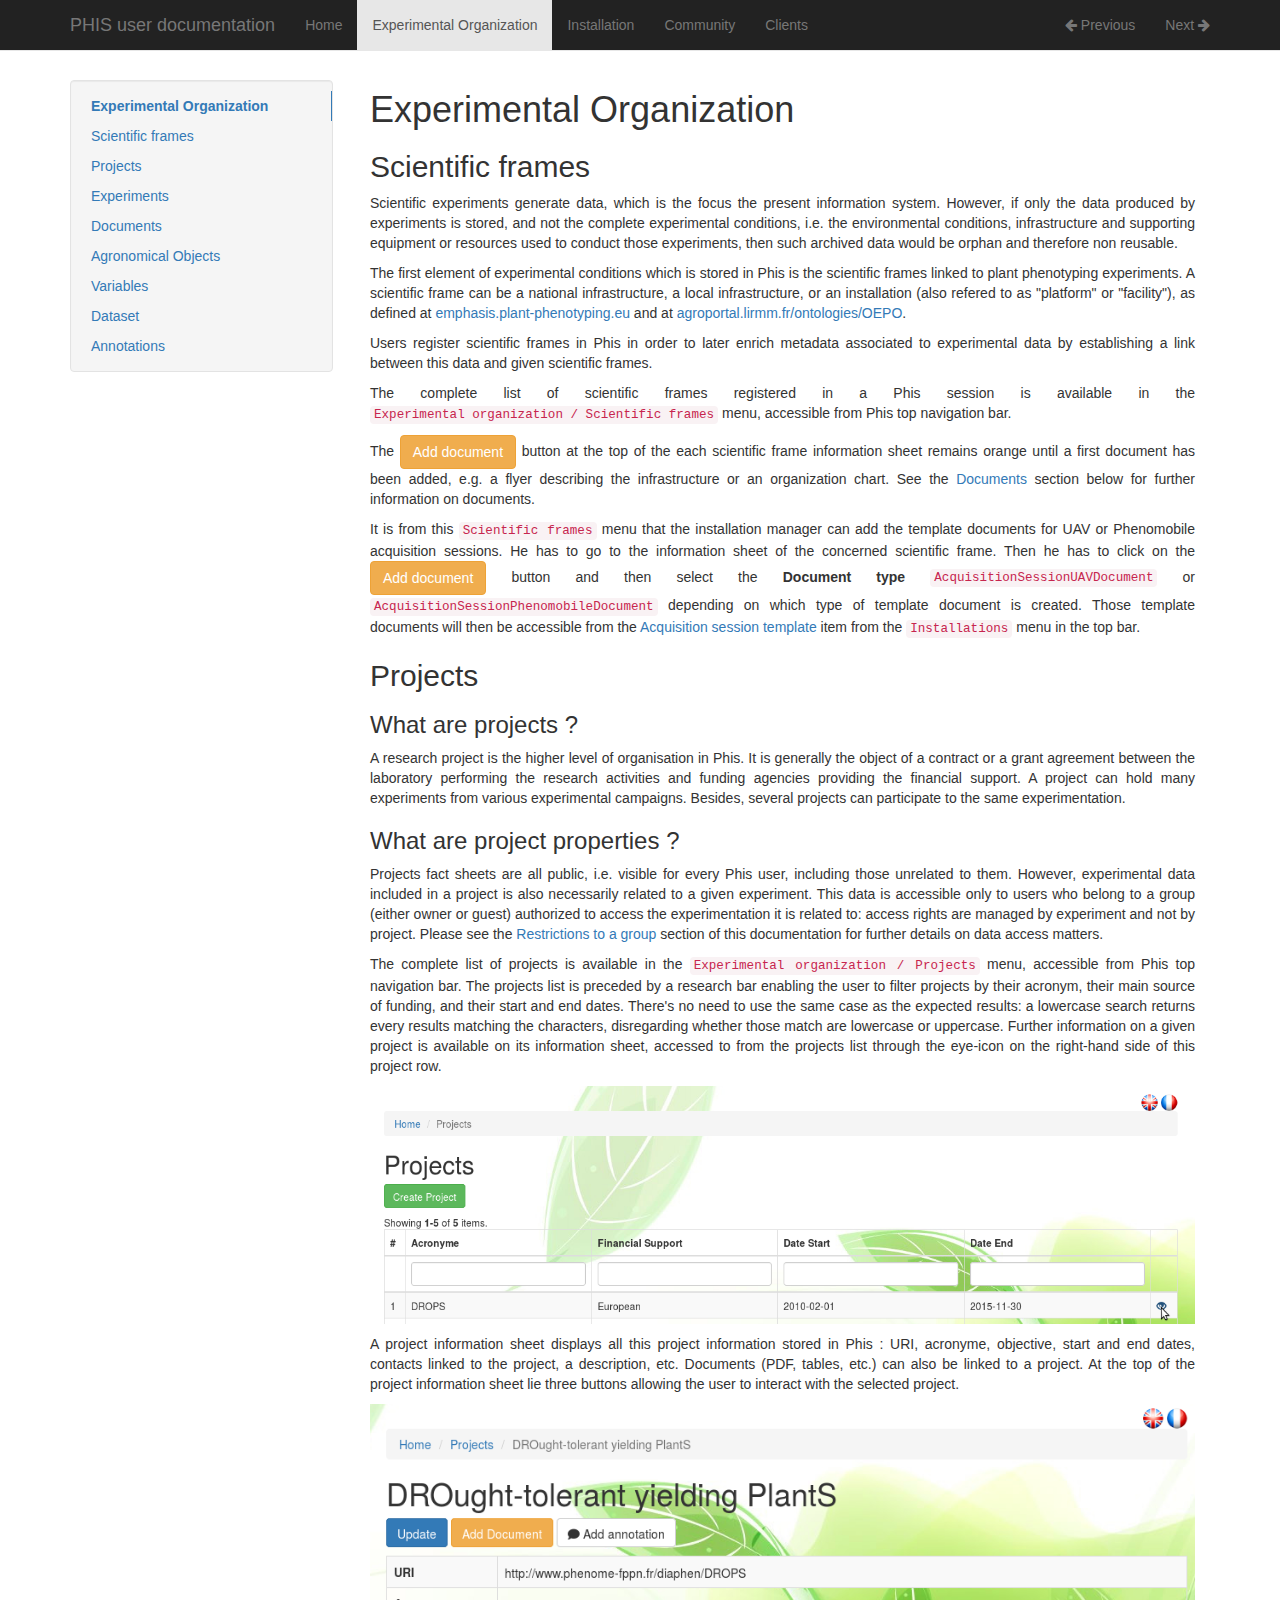
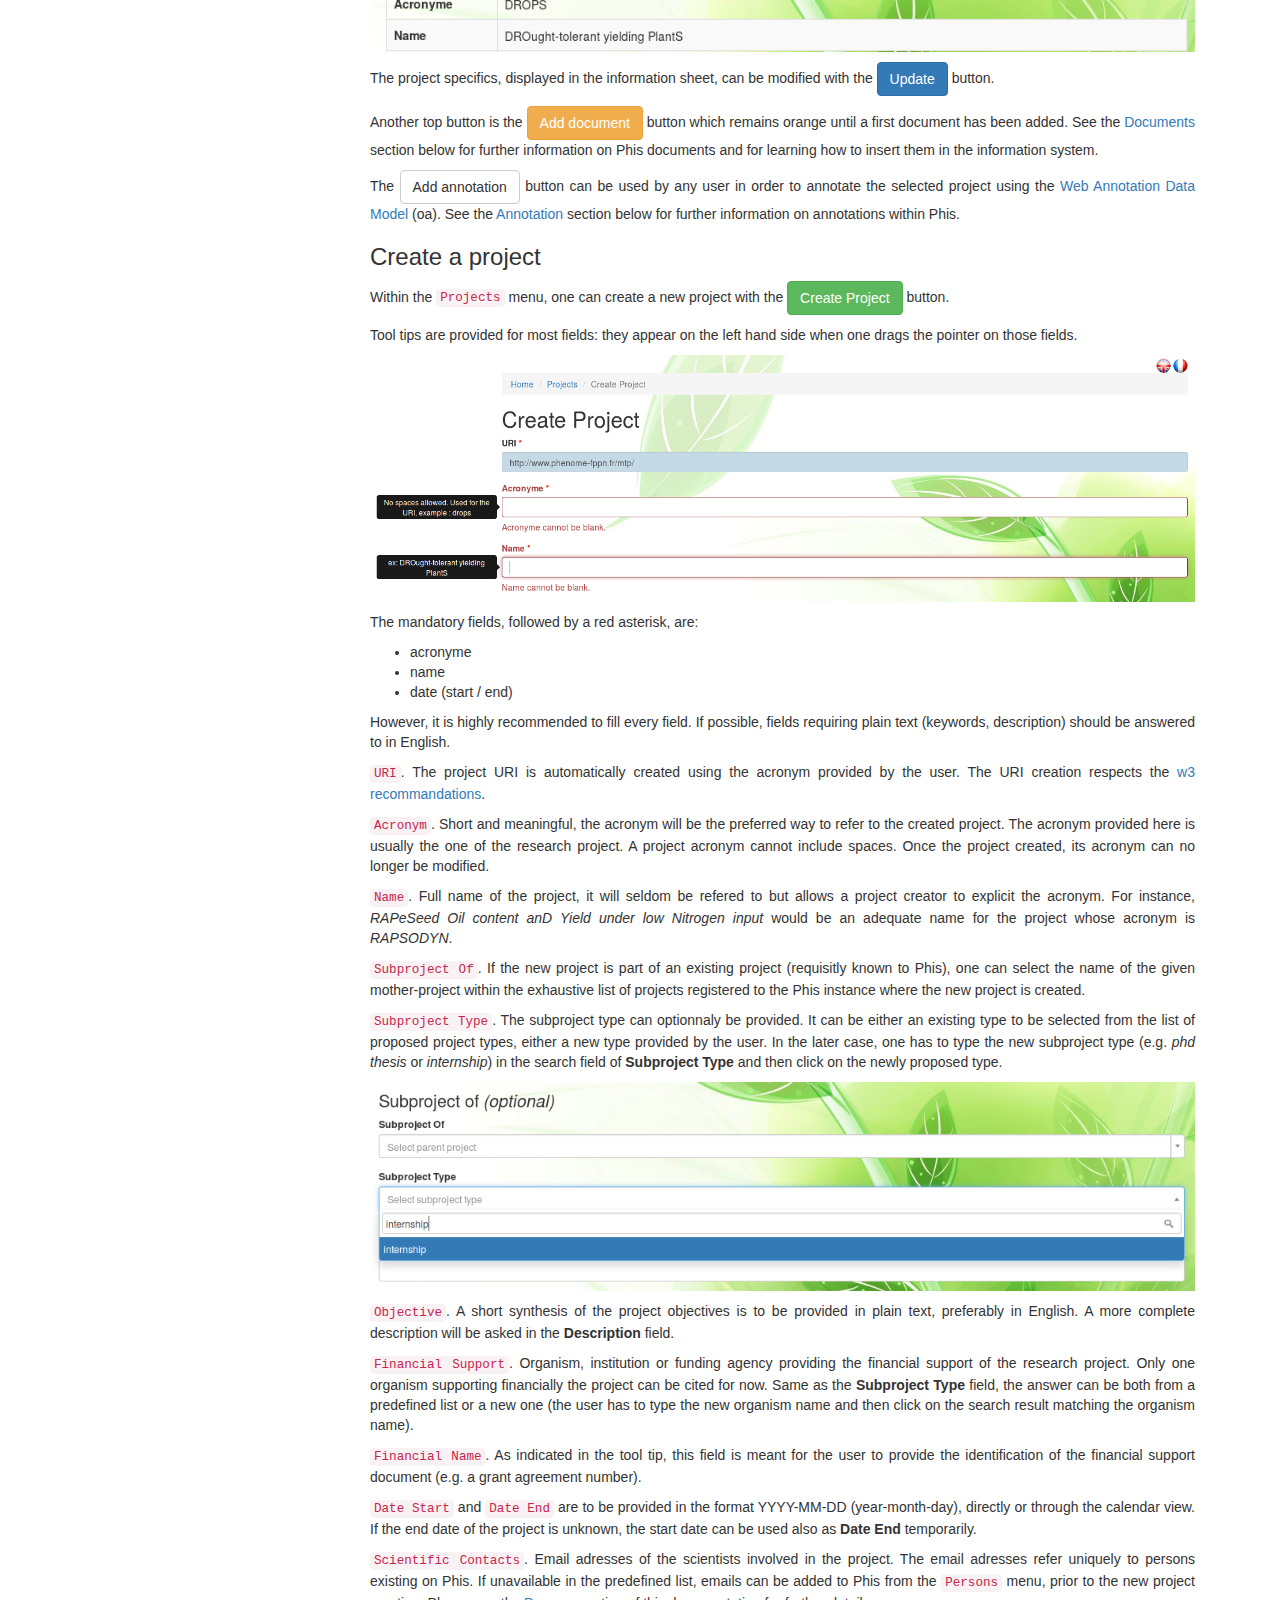
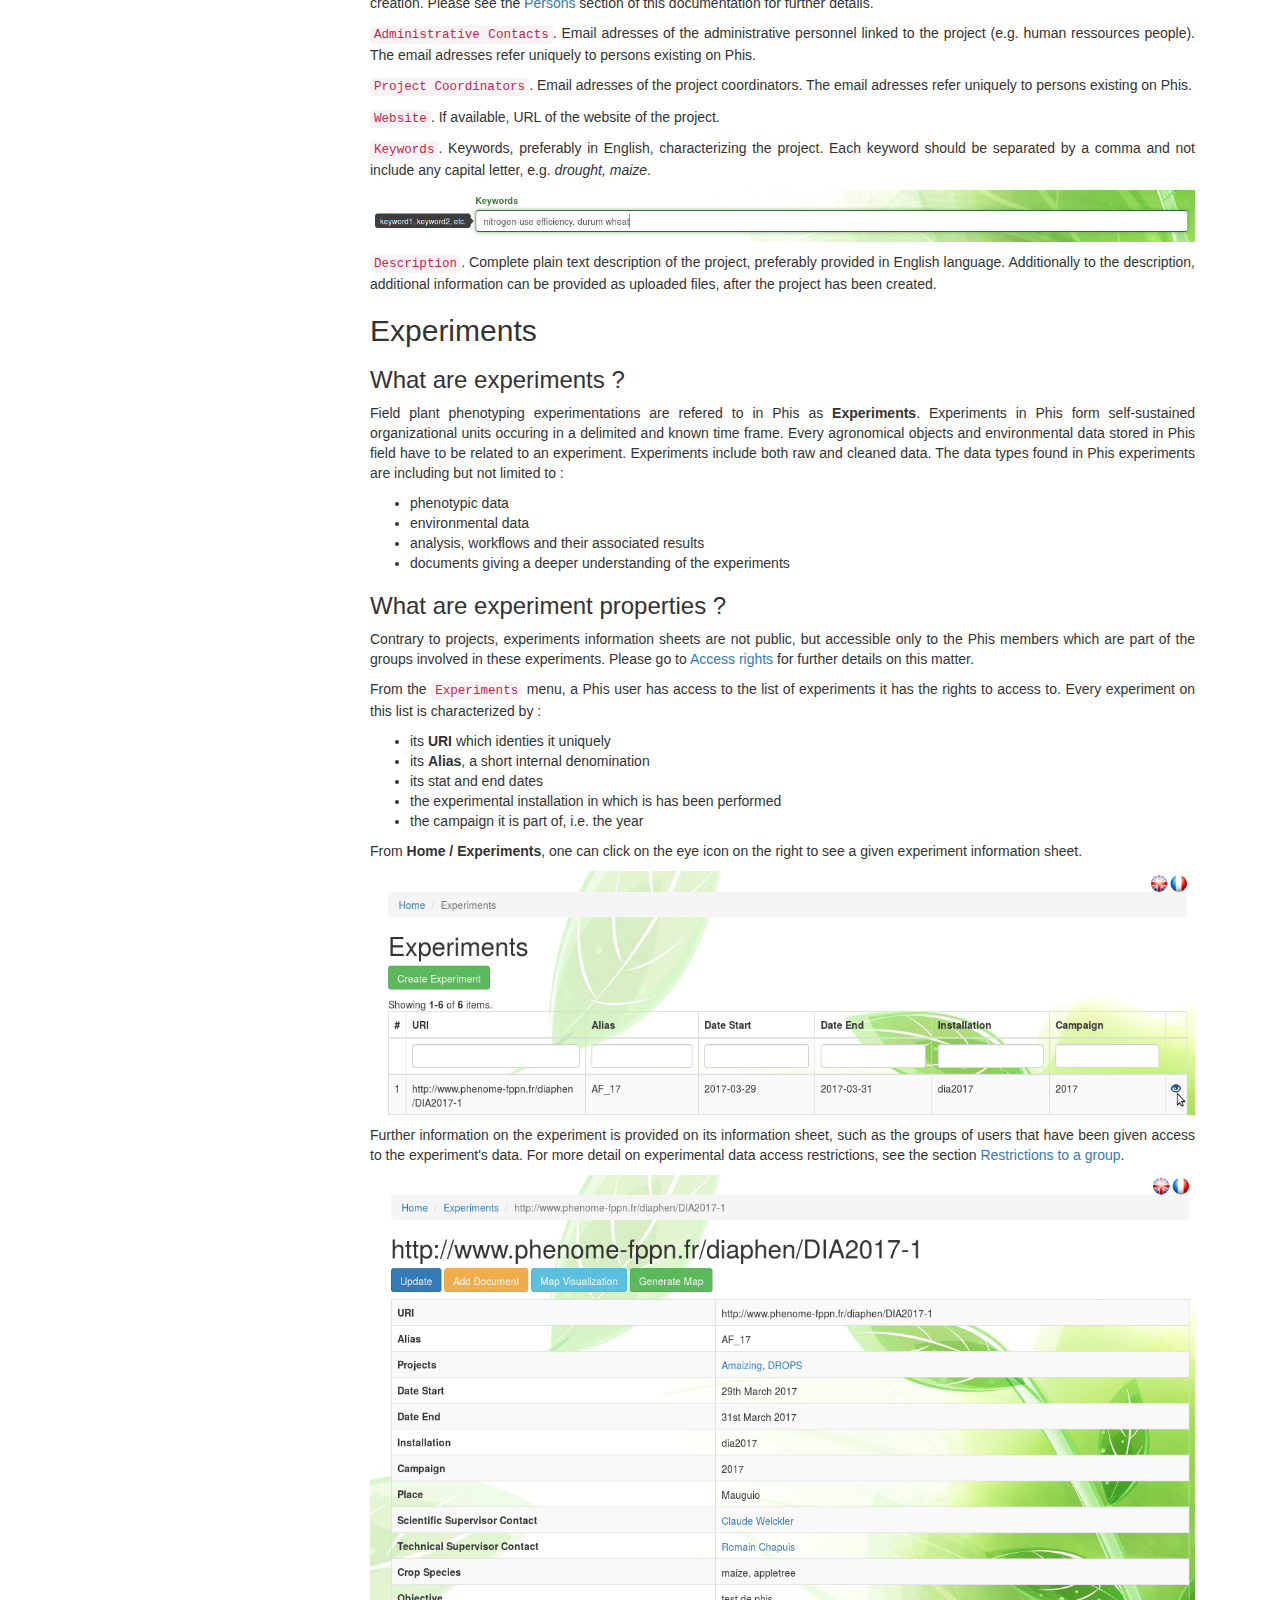
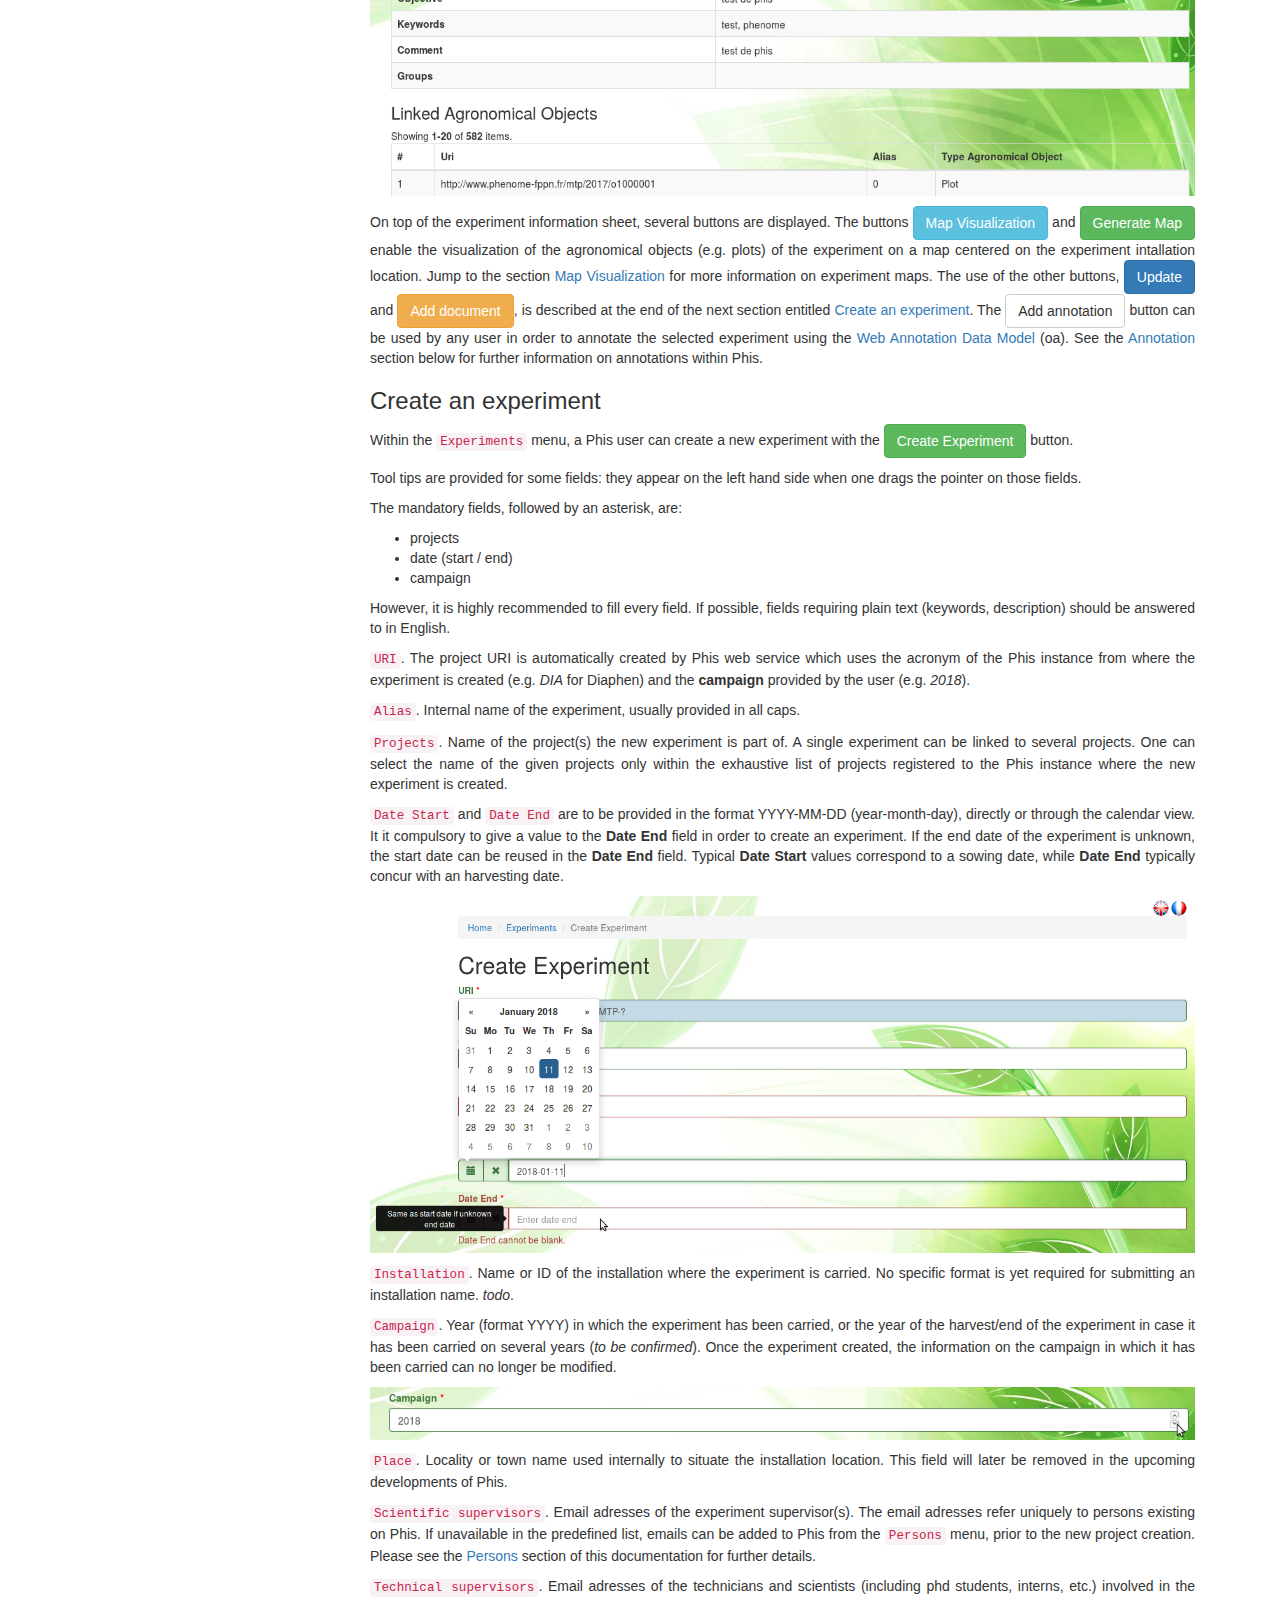
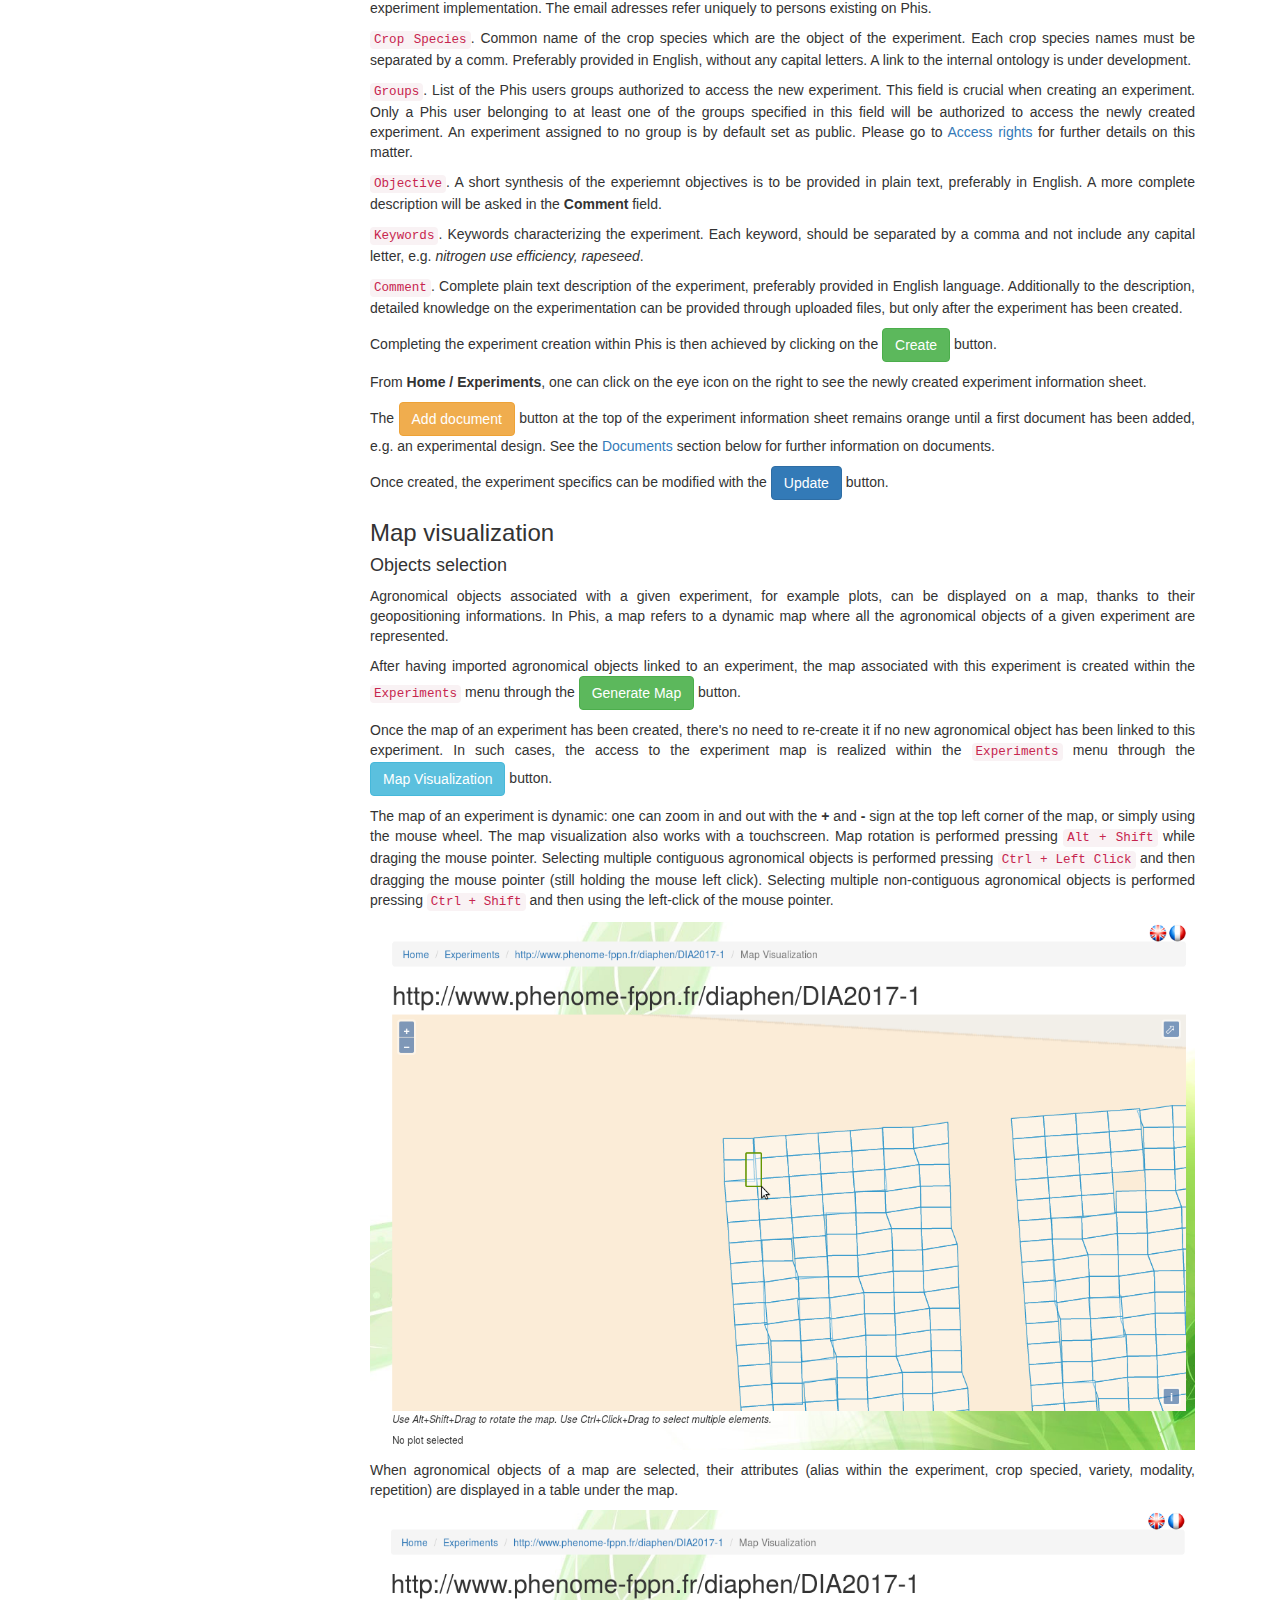
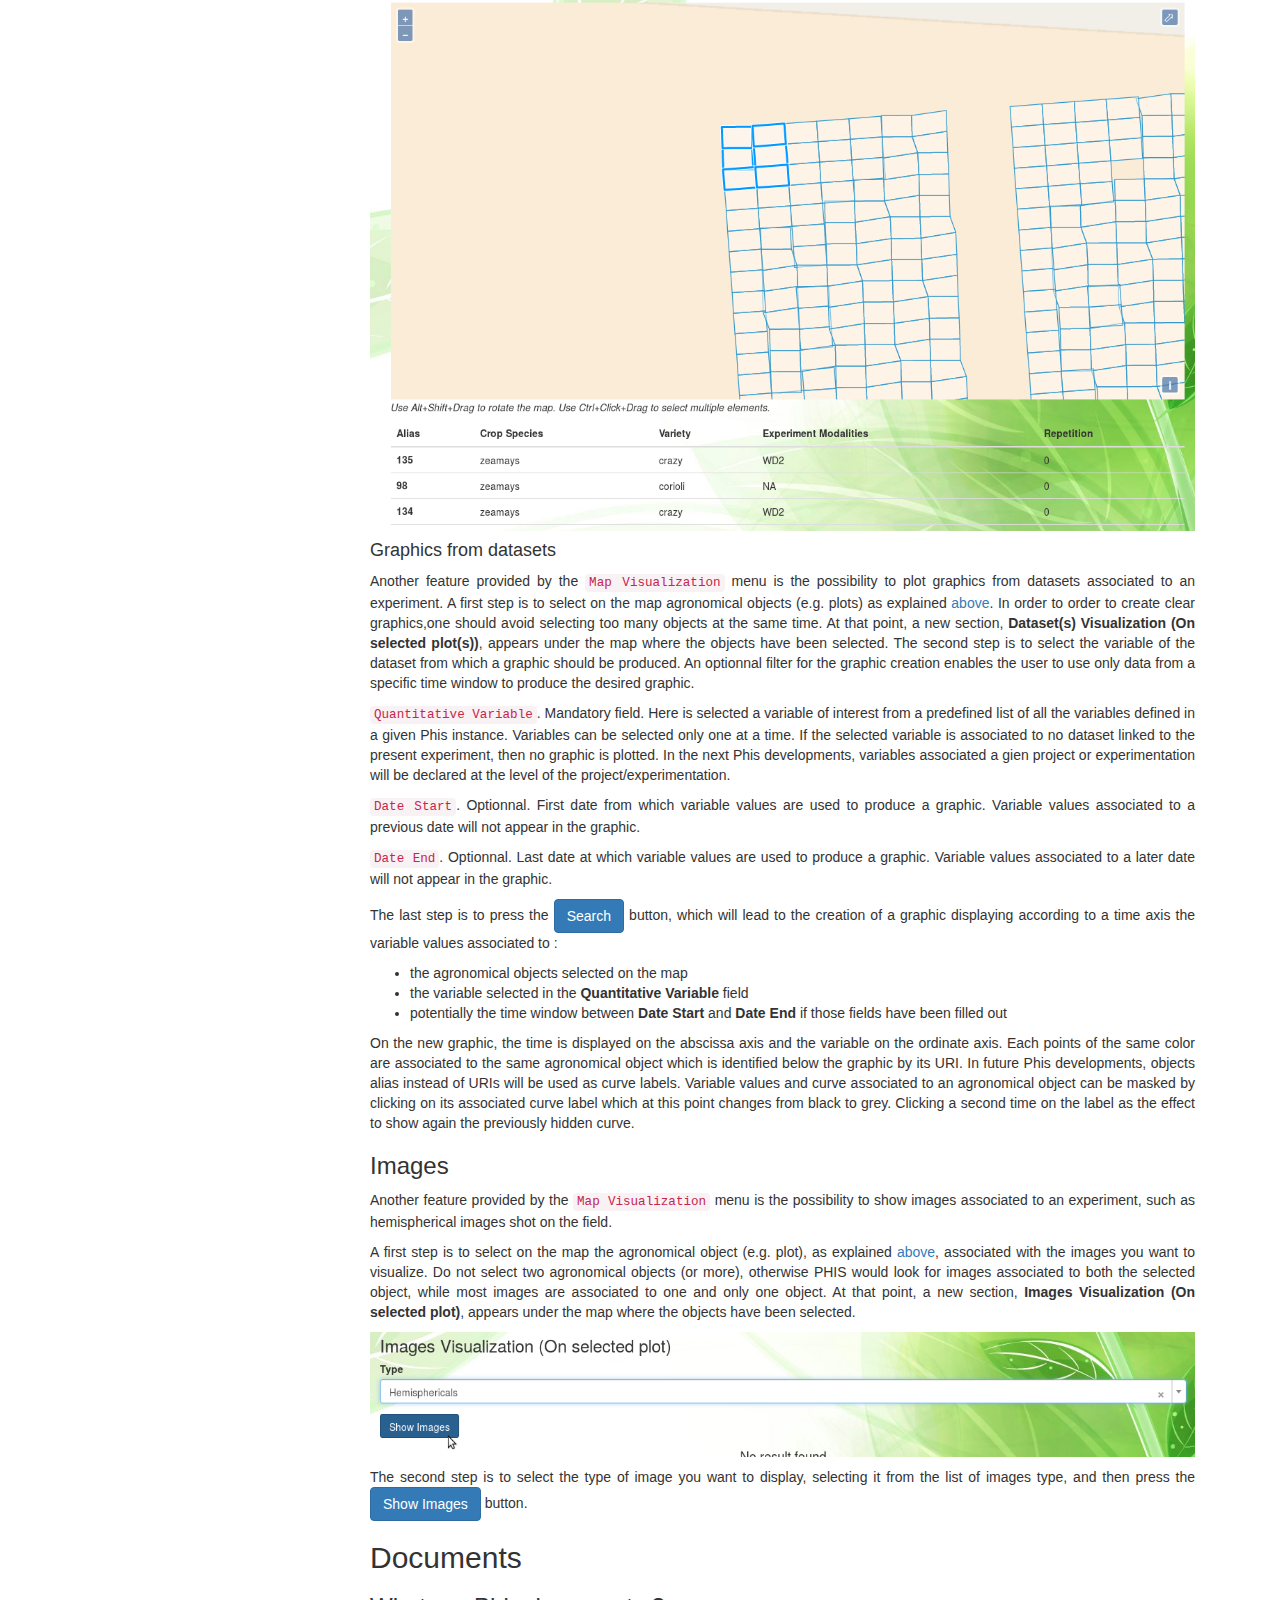
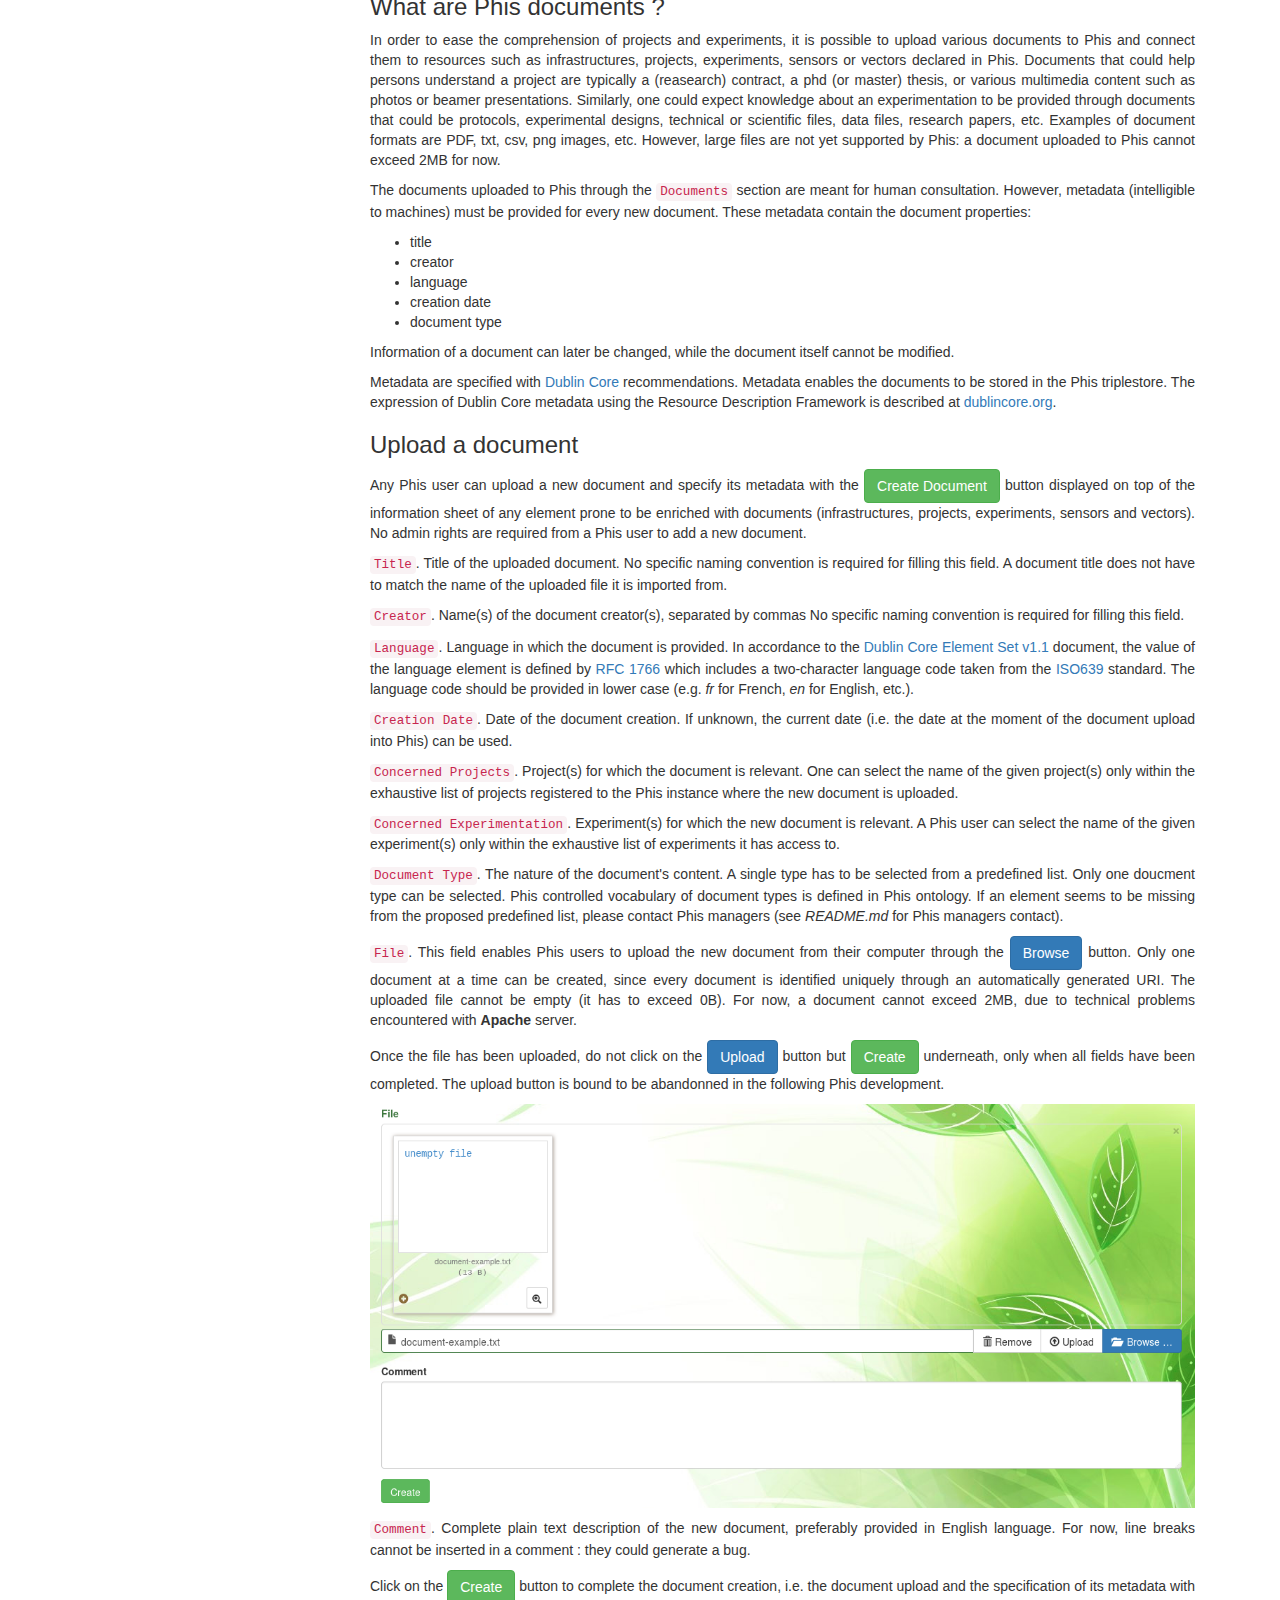
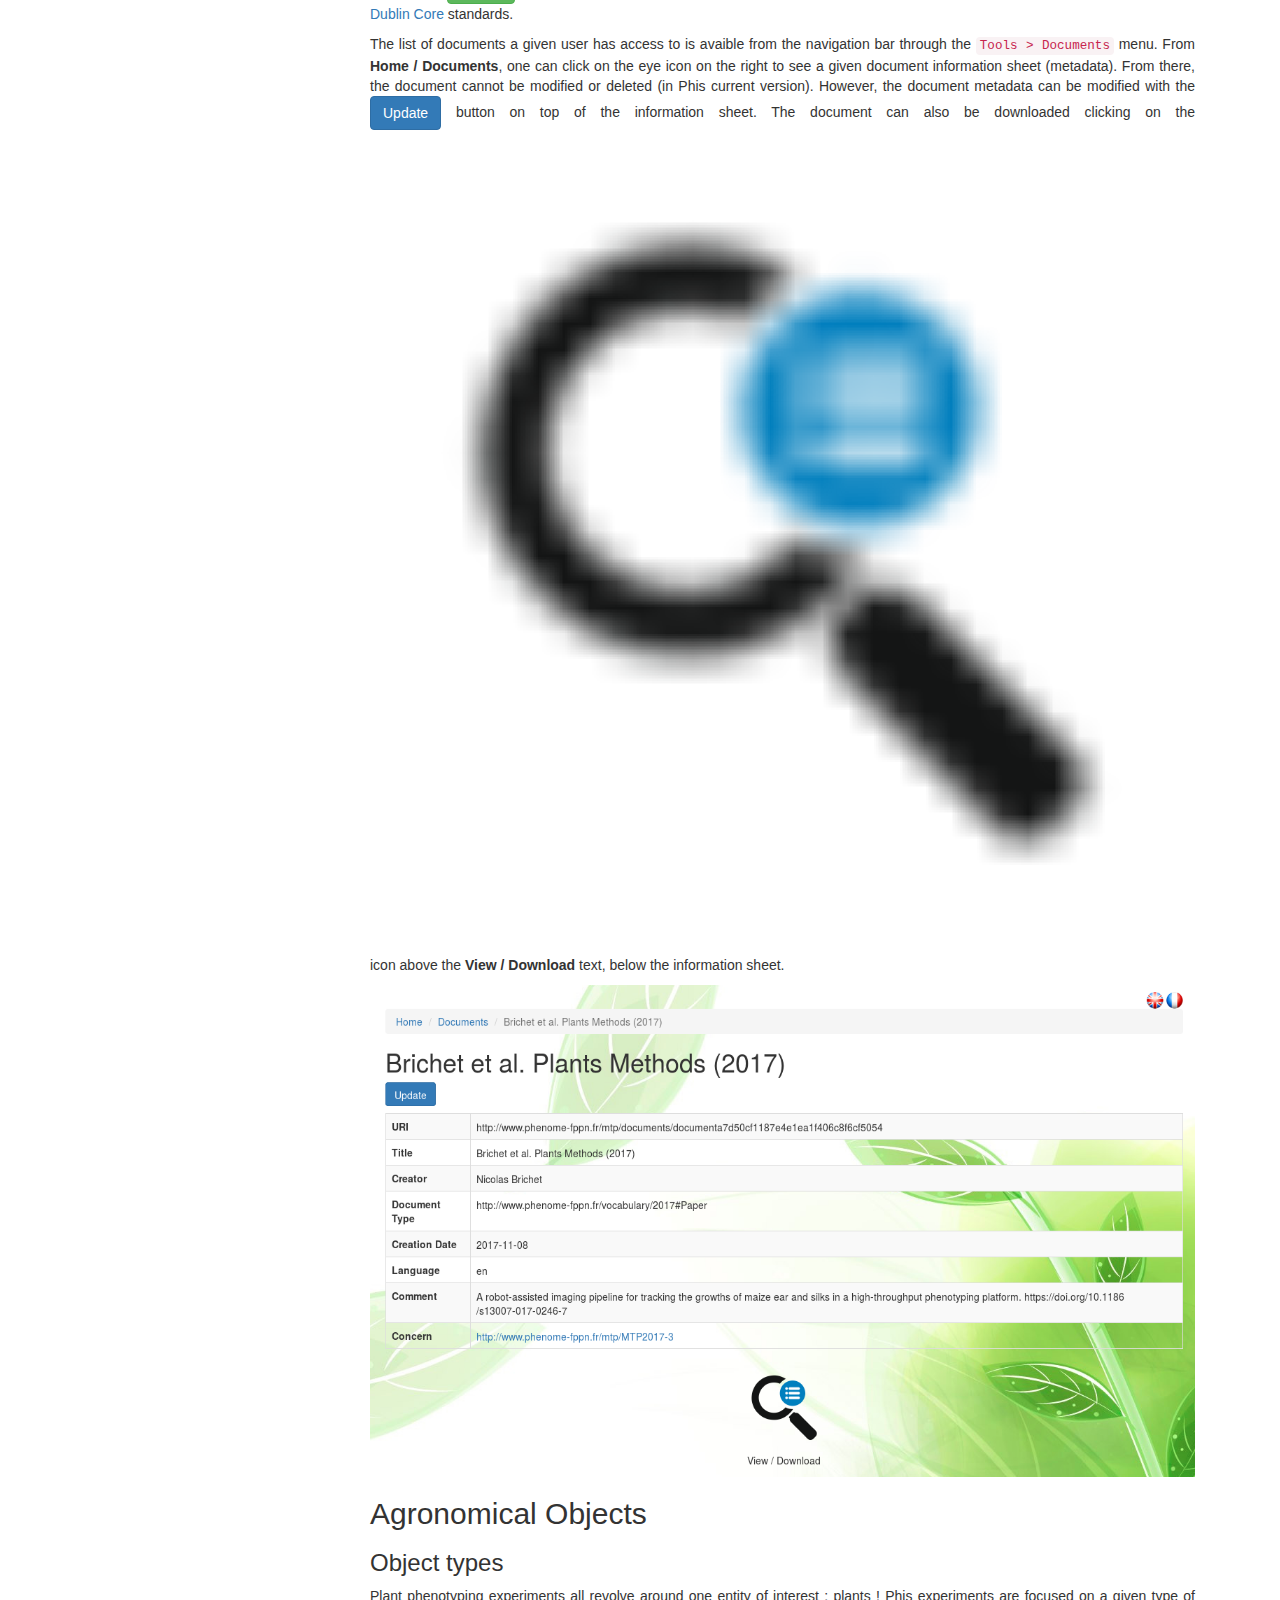
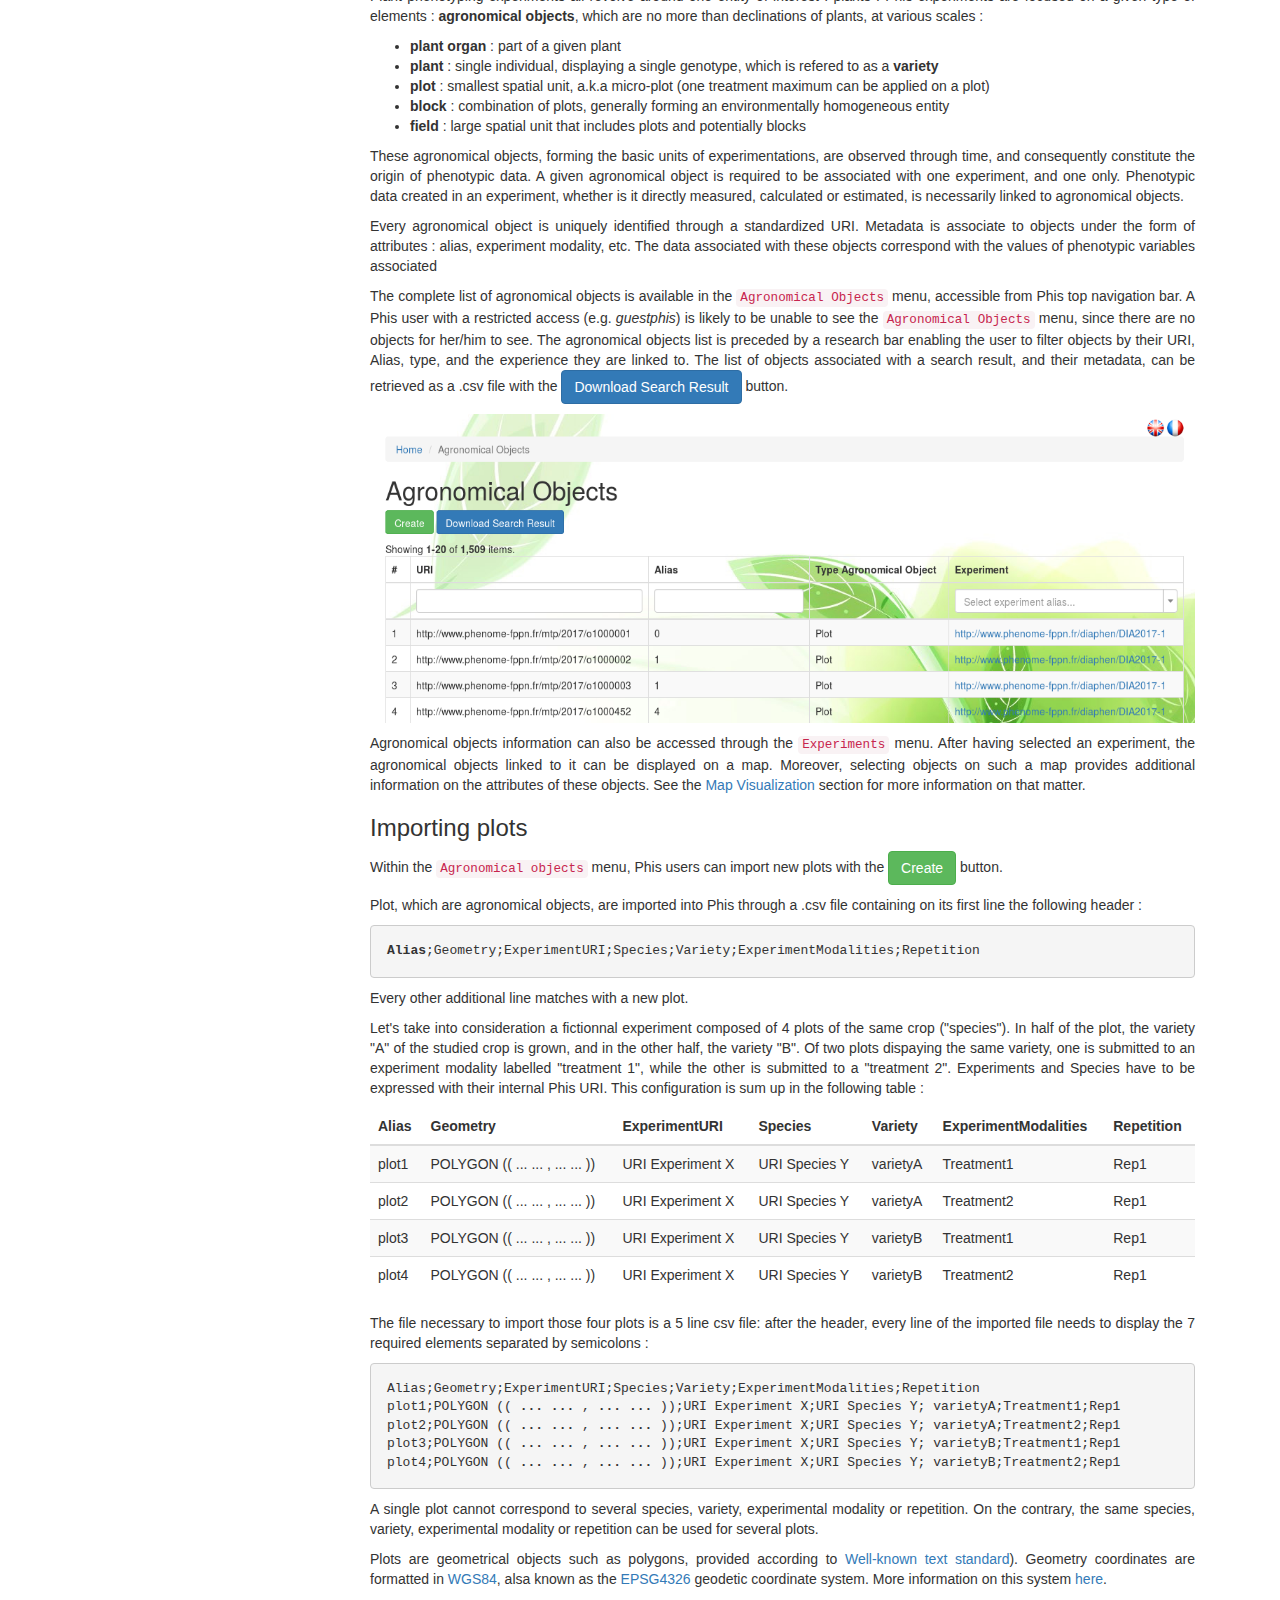
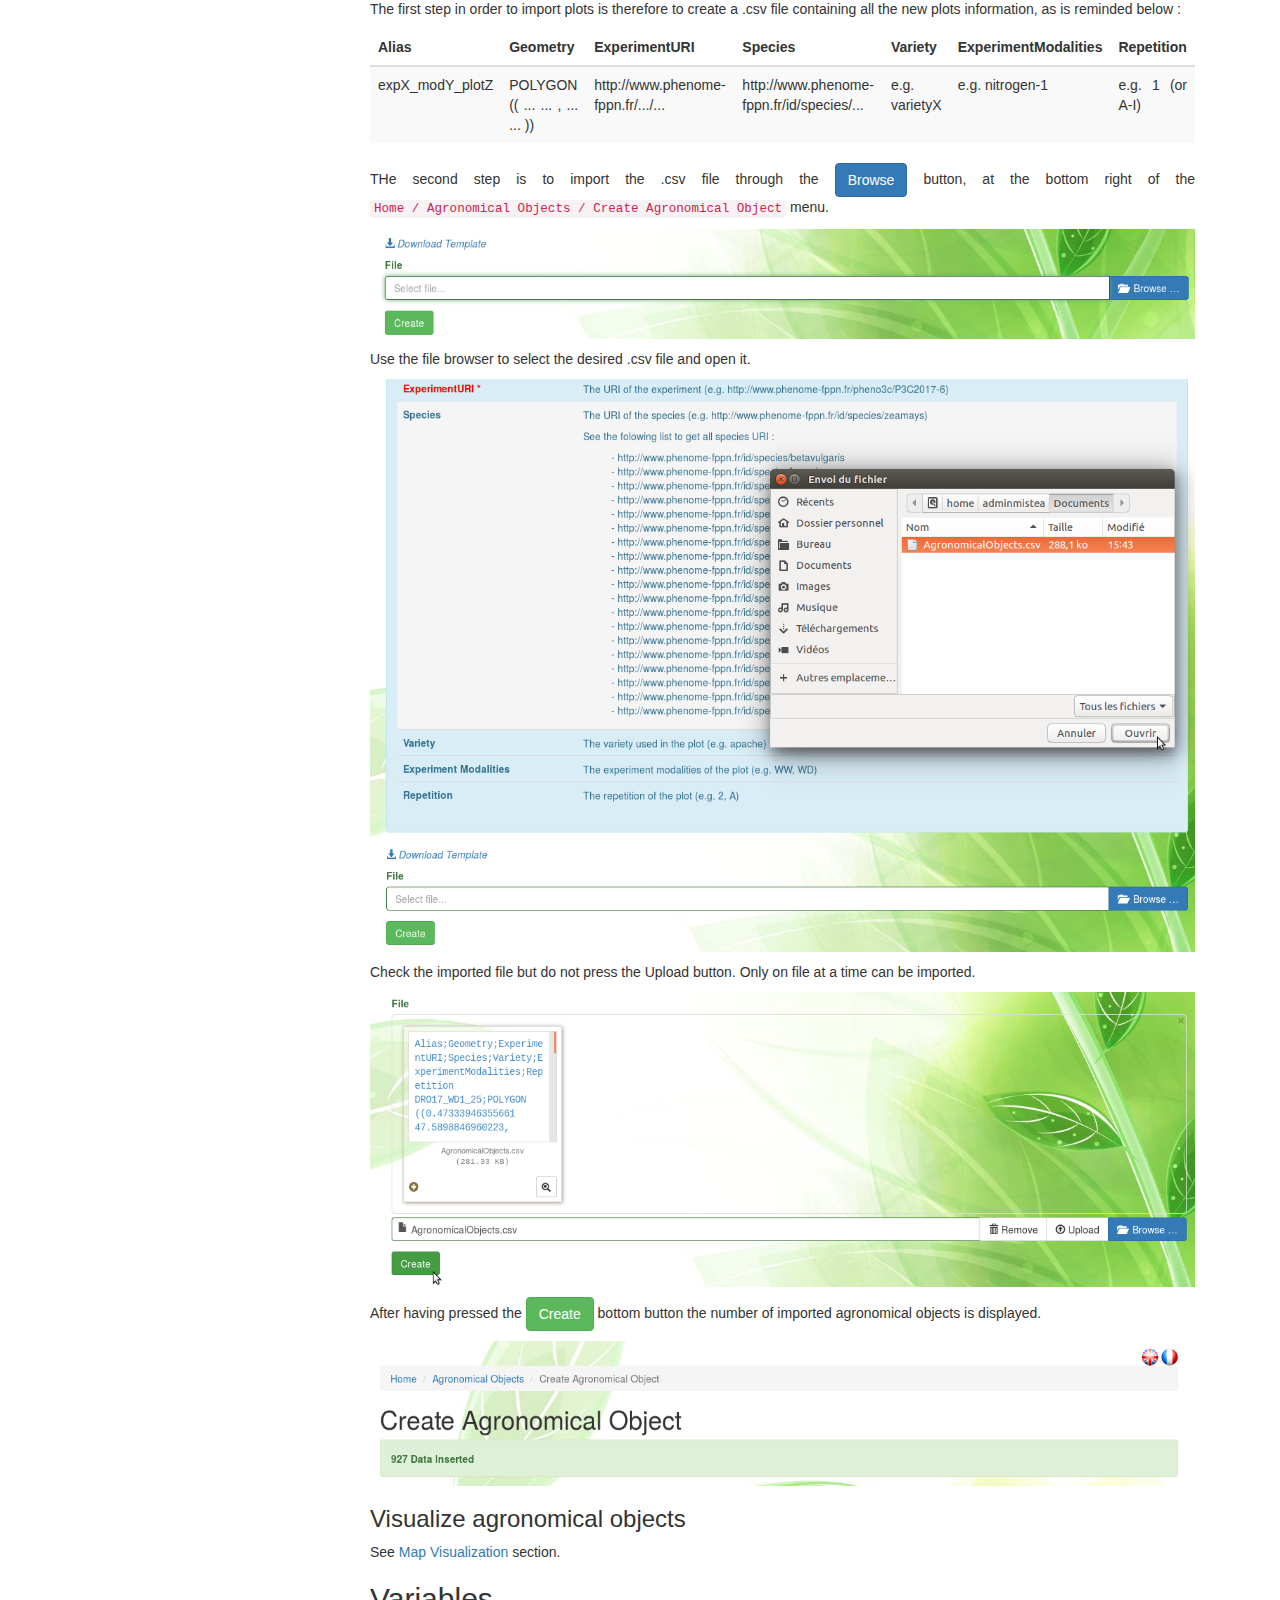
==== experimental-organization/index.html @ 8261faa3 "Deployed 9125ca8 with MkDocs version: 0.14.0" ====
<!DOCTYPE html>
<html lang="en">
    <head>
        <meta charset="utf-8">
        <meta http-equiv="X-UA-Compatible" content="IE=edge">
        <meta name="viewport" content="width=device-width, initial-scale=1.0">
        
        
        
        <link rel="shortcut icon" href="../img/favicon.ico">

	<title>Experimental Organization - PHIS user documentation</title>

        <link href="../css/bootstrap-3.0.3.min.css" rel="stylesheet">
        <link href="../css/font-awesome-4.0.3.css" rel="stylesheet">
        <link rel="stylesheet" href="../css/highlight.css">
        <link href="../css/base.css" rel="stylesheet">
        <link href="../css/bootstrap.css" rel="stylesheet">
        <link href="../css/site.css" rel="stylesheet">
        <link href="../css/navbar.less" rel="stylesheet">

        <!-- HTML5 shim and Respond.js IE8 support of HTML5 elements and media queries -->
        <!--[if lt IE 9]>
            <script src="https://oss.maxcdn.com/libs/html5shiv/3.7.0/html5shiv.js"></script>
            <script src="https://oss.maxcdn.com/libs/respond.js/1.3.0/respond.min.js"></script>
        <![endif]-->

        
    </head>

    <body>

        <div class="navbar navbar-default navbar-fixed-top" role="navigation">
    <div class="container">

        <!-- Collapsed navigation -->
        <div class="navbar-header">
            <!-- Expander button -->
            <button type="button" class="navbar-toggle" data-toggle="collapse" data-target=".navbar-collapse">
                <span class="sr-only">Toggle navigation</span>
                <span class="icon-bar"></span>
                <span class="icon-bar"></span>
                <span class="icon-bar"></span>
            </button>

            <!-- Main title -->
            <a class="navbar-brand" href="..">PHIS user documentation</a>
        </div>

        <!-- Expanded navigation -->
        <div class="navbar-collapse collapse">
            <!-- Main navigation -->
            <ul class="nav navbar-nav">
            
            
                <li >
                    <a href="..">Home</a>
                </li>
            
            
            
                <li class="active">
                    <a href="./">Experimental Organization</a>
                </li>
            
            
            
                <li >
                    <a href="../installation/">Installation</a>
                </li>
            
            
            
                <li >
                    <a href="../community/">Community</a>
                </li>
            
            
            
                <li >
                    <a href="../ws-clients/">Clients</a>
                </li>
            
            
            </ul>

            <!-- Search, Navigation and Repo links -->
            <ul class="nav navbar-nav navbar-right">
                <li >
                    <a rel="next" href="..">
                        <i class="fa fa-arrow-left"></i> Previous
                    </a>
                </li>
                <li >
                    <a rel="prev" href="../installation/">
                        Next <i class="fa fa-arrow-right"></i>
                    </a>
                </li>
                
            </ul>
        </div>
    </div>
</div>

        <div class="container">
            <div class="col-md-3"><div class="bs-sidebar hidden-print affix well" role="complementary">
    <ul class="nav bs-sidenav">
    
        <li class="main active"><a href="#experimental-organization">Experimental Organization</a></li>
        
            <li><a href="#scientific-frames">Scientific frames</a></li>
        
            <li><a href="#projects">Projects</a></li>
        
            <li><a href="#experiments">Experiments</a></li>
        
            <li><a href="#documents">Documents</a></li>
        
            <li><a href="#agronomical-objects">Agronomical Objects</a></li>
        
            <li><a href="#variables">Variables</a></li>
        
            <li><a href="#dataset">Dataset</a></li>
        
            <li><a href="#annotations">Annotations</a></li>
        
    
    </ul>
</div></div>
            <div class="col-md-9" role="main">

<h1 id="experimental-organization">Experimental Organization</h1>
<h2 id="scientific-frames">Scientific frames</h2>
<p>Scientific experiments generate data, which is the focus the present information system.
However, if only the data produced by experiments is stored, and not the complete experimental conditions, i.e. the environmental conditions, infrastructure and supporting equipment or resources used to conduct those experiments, then such archived data would be orphan and therefore non reusable.</p>
<p>The first element of experimental conditions which is stored in Phis is the scientific frames linked to plant phenotyping experiments.
A scientific frame can be a national infrastructure, a local infrastructure, or an installation (also refered to as "platform" or "facility"), as defined at <a href="https://emphasis.plant-phenotyping.eu/Infrastructure_ontology">emphasis.plant-phenotyping.eu</a> and at <a href="http://agroportal.lirmm.fr/ontologies/OEPO/?p=classes&amp;conceptid=http%3A%2F%2Fwww.phenome-fppn.fr%2Fvocabulary%2F2018%2Foepo%23Infrastructure">agroportal.lirmm.fr/ontologies/OEPO</a>.</p>
<p>Users register scientific frames in Phis in order to later enrich metadata associated to experimental data by establishing a link between this data and given scientific frames.</p>
<p>The complete list of scientific frames registered in a Phis session is available in the <code>Experimental organization / Scientific frames</code> menu, accessible from Phis top navigation bar.</p>
<p>The <span class="btn btn-warning">Add document</span> button at the top of the each scientific frame information sheet remains orange until a first document has been added, e.g. a flyer describing the infrastructure or an organization chart.
See the <a href="../../phis-docs-community/experimental-organization/#documents">Documents</a> section below for further information on documents.</p>
<p>It is from this <code>Scientific frames</code> menu that the installation manager can add the template documents for UAV or Phenomobile acquisition sessions.
He has to go to the information sheet of the concerned scientific frame. Then he has to click on the <span class="btn btn-warning">Add document</span> button and then select the <strong>Document type</strong> <code>AcquisitionSessionUAVDocument</code> or <code>AcquisitionSessionPhenomobileDocument</code> depending on which type of template document is created.
Those template documents will then be accessible from the <a href="../../phis-docs-community/installation/#acquisition-session-template">Acquisition session template</a> item from the <code>Installations</code> menu in the top bar.</p>
<h2 id="projects">Projects</h2>
<h3 id="what-are-projects">What are projects ?</h3>
<p>A research project is the higher level of organisation in Phis.
It is generally the object of a contract or a grant agreement between the laboratory performing the research activities and funding agencies providing the financial support.
A project can hold many experiments from various experimental campaigns.
Besides, several projects can participate to the same experimentation.</p>
<h3 id="what-are-project-properties">What are project properties ?</h3>
<p>Projects fact sheets are all public, i.e. visible for every Phis user, including those unrelated to them.
However, experimental data included in a project is also necessarily related to a given experiment.
This data is accessible only to users who belong to a group (either owner or guest) authorized to access the experimentation it is related to: access rights are managed by experiment and not by project.
Please see the <a href="../../phis-docs-community/community/#restrictions-to-a-group">Restrictions to a group</a> section of this documentation for further details on data access matters.</p>
<p>The complete list of projects is available in the <code>Experimental organization / Projects</code> menu, accessible from Phis top navigation bar.
The projects list is preceded by a research bar enabling the user to filter projects by their acronym, their main source of funding, and their start and end dates.
There's no need to use the same case as the expected results: a lowercase search returns every results matching the characters, disregarding whether those match are lowercase or uppercase.
Further information on a given project is available on its information sheet, accessed to from the projects list through the eye-icon on the right-hand side of this project row.</p>
<p><img alt="project-menu" src="../img/projects-list_eye-icon.png" /></p>
<p>A project information sheet displays all this project information stored in Phis : URI, acronyme, objective, start and end dates, contacts linked to the project, a description, etc.
Documents (PDF, tables, etc.) can also be linked to a project.
At the top of the project information sheet lie three buttons allowing the user to interact with the selected project.</p>
<p><img alt="project-information-sheet" src="../img/project-information.png" /></p>
<p>The project specifics, displayed in the information sheet, can be modified with the <span class="btn btn-primary">Update</span> button.</p>
<p>Another top button is the <span class="btn btn-warning">Add document</span> button which remains orange until a first document has been added.
See the <a href="../../phis-docs-community/experimental-organization/#documents">Documents</a> section below for further information on Phis documents and for learning how to insert them in the information system.</p>
<p>The <span class="btn btn-default">Add annotation</span> button can be used by any user in order to annotate the selected project using the <a href="https://www.w3.org/TR/annotation-model/">Web Annotation Data Model</a> (oa).
See the <a href="../../phis-docs-community/experimental-organization/#annotation">Annotation</a> section below for further information on annotations within Phis.</p>
<h3 id="create-a-project">Create a project</h3>
<p>Within the <code>Projects</code> menu, one can create a new project with the
<span class="btn btn-success">Create Project</span> button.</p>
<p>Tool tips are provided for most fields: they appear on the left hand side when one drags the pointer on those fields.</p>
<p><img alt="tooltips" src="../img/create-project_tooltips.png" /></p>
<p>The mandatory fields, followed by a red asterisk, are:</p>
<ul>
<li>acronyme</li>
<li>name</li>
<li>date (start / end)</li>
</ul>
<p>However, it is highly recommended to fill every field. If possible, fields requiring plain text (keywords, description) should be answered to in English.</p>
<p><code>URI</code>. The project URI is automatically created using the acronym provided by the user.
The URI creation respects the <a href="https://www.w3.org/TR/cooluris/">w3 recommandations</a>.</p>
<p><code>Acronym</code>. Short and meaningful, the acronym will be the preferred way to refer to the created project.
The acronym provided here is usually the one of the research project.
A project acronym cannot include spaces.
Once the project created, its acronym can no longer be modified.</p>
<p><code>Name</code>. Full name of the project, it will seldom be refered to but allows a project creator to explicit the acronym. For instance, <em>RAPeSeed Oil content anD Yield under low Nitrogen input</em> would be an adequate name for the project whose acronym is <em>RAPSODYN</em>.</p>
<p><code>Subproject Of</code>. If the new project is part of an existing project (requisitly known to Phis), one can select the name of the given mother-project within the exhaustive list of projects registered to the Phis instance where the new project is created.</p>
<p><code>Subproject Type</code>. The subproject type can optionnaly be provided. It can be either an existing type to be selected from the list of proposed project types, either a new type provided by the user. In the later case, one has to type the new subproject type (e.g. <em>phd thesis</em> or <em>internship</em>) in the search field of <strong>Subproject Type</strong> and then click on the newly proposed type.</p>
<p><img alt="subproject-type" src="../img/create-project_subproject-type.png" /></p>
<p><code>Objective</code>. A short synthesis of the project objectives is to be provided in plain text, preferably in English. A more complete description will be asked in the <strong>Description</strong> field.</p>
<p><code>Financial Support</code>. Organism, institution or funding agency providing the financial support of the research project. Only one organism supporting financially the project can be cited for now. Same as the <strong>Subproject Type</strong> field, the answer can be both from a predefined list or a new one (the user has to type the new organism name and then click on the search result matching the organism name).</p>
<p><code>Financial Name</code>. As indicated in the tool tip, this field is meant for the user to provide the identification of the financial support document (e.g. a grant agreement number).</p>
<p><code>Date Start</code> and <code>Date End</code> are to be provided in the format YYYY-MM-DD (year-month-day), directly or through the calendar view.
If the end date of the project is unknown, the start date can be used also as <strong>Date End</strong> temporarily.</p>
<p><code>Scientific Contacts</code>. Email adresses of the scientists involved in the project.
The email adresses refer uniquely to persons existing on Phis.
If unavailable in the predefined list, emails can be added to Phis from the <code>Persons</code> menu, prior to the new project creation. Please see the <a href="../../community/#persons">Persons</a> section of this documentation for further details.</p>
<p><code>Administrative Contacts</code>. Email adresses of the administrative personnel linked to the project (e.g. human ressources people).
The email adresses refer uniquely to persons existing on Phis.</p>
<p><code>Project Coordinators</code>. Email adresses of the project coordinators.
The email adresses refer uniquely to persons existing on Phis.</p>
<p><code>Website</code>. If available, URL of the website of the project.</p>
<p><code>Keywords</code>. Keywords, preferably in English, characterizing the project. Each keyword should be separated by a comma and not include any capital letter, e.g. <em>drought, maize</em>.</p>
<p><img alt="keywords" src="../img/create-project_keywords.png" /></p>
<p><code>Description</code>. Complete plain text description of the project, preferably provided in English language. Additionally to the description, additional information can be provided as uploaded files, after the project has been created.</p>
<h2 id="experiments">Experiments</h2>
<h3 id="what-are-experiments">What are experiments ?</h3>
<p>Field plant phenotyping experimentations are refered to in Phis as <strong>Experiments</strong>.
Experiments in Phis form self-sustained organizational units occuring in a delimited and known time frame.
Every agronomical objects and environmental data stored in Phis field have to be related to an experiment.
Experiments include both raw and cleaned data.
The data types found in Phis experiments are including but not limited to :</p>
<ul>
<li>phenotypic data</li>
<li>environmental data</li>
<li>analysis, workflows and their associated results</li>
<li>documents giving a deeper understanding of the experiments</li>
</ul>
<h3 id="what-are-experiment-properties">What are experiment properties ?</h3>
<p>Contrary to projects, experiments information sheets are not public, but accessible only to the Phis members which are part of the groups involved in these experiments.
Please go to <a href="../../community/#access-rights">Access rights</a> for further details on this matter.</p>
<p>From the <code>Experiments</code> menu, a Phis user has access to the list of experiments it has the rights to access to.
Every experiment on this list is characterized by :</p>
<ul>
<li>its <strong>URI</strong> which identies it uniquely</li>
<li>its <strong>Alias</strong>, a short internal denomination</li>
<li>its stat and end dates</li>
<li>the experimental installation in which is has been performed</li>
<li>the campaign it is part of, i.e. the year</li>
</ul>
<p>From <strong>Home / Experiments</strong>, one can click on the eye icon on the right to see a given experiment information sheet.</p>
<p><img alt="experiment-list" src="../img/experiments_list.png" /></p>
<p>Further information on the experiment is provided on its information sheet, such as the groups of users that have been given access to the experiment's data.
For more detail on experimental data access restrictions, see the section <a href="../../community/#restrictions-to-a-group">Restrictions to a group</a>.</p>
<p><img alt="experiment-view" src="../img/experiments_view.png" /></p>
<p>On top of the experiment information sheet, several buttons are displayed.
The buttons <span class="btn btn-info">Map Visualization</span> and <span class="btn btn-success">Generate Map</span> enable the visualization of the agronomical objects (e.g. plots) of the experiment on a map centered on the experiment intallation location.
Jump to the section <a href="../../phis-docs-community/experimental-organization/#map-visualization">Map Visualization</a> for more information on experiment maps.
The use of the other buttons, <span class="btn btn-primary">Update</span> and <span class="btn btn-warning">Add document</span>, is described at the end of the next section entitled <a href="../../phis-docs-community/experimental-organization/#create-an-experiment">Create an experiment</a>.
The <span class="btn btn-default">Add annotation</span> button can be used by any user in order to annotate the selected experiment using the <a href="https://www.w3.org/TR/annotation-model/">Web Annotation Data Model</a> (oa).
See the <a href="../../phis-docs-community/experimental-organization/#annotation">Annotation</a> section below for further information on annotations within Phis.</p>
<h3 id="create-an-experiment">Create an experiment</h3>
<p>Within the <code>Experiments</code> menu, a Phis user can create a new experiment with the
<span class="btn btn-success">Create Experiment</span> button.</p>
<p>Tool tips are provided for some fields: they appear on the left hand side when one drags the pointer on those fields.</p>
<p>The mandatory fields, followed by an asterisk, are:</p>
<ul>
<li>projects</li>
<li>date (start / end)</li>
<li>campaign</li>
</ul>
<p>However, it is highly recommended to fill every field. If possible, fields requiring plain text (keywords, description) should be answered to in English.</p>
<p><code>URI</code>. The project URI is automatically created by Phis web service which uses the acronym of the Phis instance from where the experiment is created (e.g. <em>DIA</em> for Diaphen) and the <strong>campaign</strong> provided by the user (e.g. <em>2018</em>).</p>
<p><code>Alias</code>. Internal name of the experiment, usually provided in all caps.</p>
<p><code>Projects</code>. Name of the project(s) the new experiment is part of.
A single experiment can be linked to several projects.
One can select the name of the given projects only within the exhaustive list of projects registered to the Phis instance where the new experiment is created.</p>
<p><code>Date Start</code> and <code>Date End</code> are to be provided in the format YYYY-MM-DD (year-month-day), directly or through the calendar view.
It it compulsory to give a value to the <strong>Date End</strong> field in order to create an experiment.
If the end date of the experiment is unknown, the start date can be reused in the <strong>Date End</strong> field.
Typical <strong>Date Start</strong> values correspond to a sowing date, while <strong>Date End</strong> typically concur with an harvesting date.</p>
<p><img alt="create-experiment-date" src="../img/create-experiments_date.png" /></p>
<p><code>Installation</code>. Name or ID of the installation where the experiment is carried.
No specific format is yet required for submitting an installation name. <em>todo</em>.</p>
<p><code>Campaign</code>. Year (format YYYY) in which the experiment has been carried, or the year of the harvest/end of the experiment in case it has been carried on several years (<em>to be confirmed</em>).
Once the experiment created, the information on the campaign in which it has been carried can no longer be modified.</p>
<p><img alt="create-experiment-campaign" src="../img/create-experiments_campaign.png" /></p>
<p><code>Place</code>. Locality or town name used internally to situate the installation location.
This field will later be removed in the upcoming developments of Phis.</p>
<p><code>Scientific supervisors</code>. Email adresses of the experiment supervisor(s).
The email adresses refer uniquely to persons existing on Phis.
If unavailable in the predefined list, emails can be added to Phis from the <code>Persons</code> menu, prior to the new project creation. Please see the <a href="../../phis-docs-community/community/#persons">Persons</a> section of this documentation for further details.</p>
<p><code>Technical supervisors</code>. Email adresses of the technicians and scientists (including phd students, interns, etc.) involved in the experiment implementation.
The email adresses refer uniquely to persons existing on Phis.</p>
<p><code>Crop Species</code>. Common name of the crop species which are the object of the experiment.
Each crop species names must be separated by a comm.
Preferably provided in English, without any capital letters.
A link to the internal ontology is under development.</p>
<p><code>Groups</code>. List of the Phis users groups authorized to access the new experiment.
This field is crucial when creating an experiment.
Only a Phis user belonging to at least one of the groups specified in this field will be authorized to access the newly created experiment.
An experiment assigned to no group is by default set as public.
Please go to <a href="../../phis-docs-community/community/#access-rights">Access rights</a> for further details on this matter.</p>
<p><code>Objective</code>. A short synthesis of the experiemnt objectives is to be provided in plain text, preferably in English. A more complete description will be asked in the <strong>Comment</strong> field.</p>
<p><code>Keywords</code>. Keywords characterizing the experiment. Each keyword, should be separated by a comma and not include any capital letter, e.g. <em>nitrogen use efficiency, rapeseed</em>.</p>
<p><code>Comment</code>. Complete plain text description of the experiment, preferably provided in English language. Additionally to the description, detailed knowledge on the experimentation can be provided through uploaded files, but only after the experiment has been created.</p>
<p>Completing the experiment creation within Phis is then achieved by clicking on the <span class="btn btn-success">Create</span> button.</p>
<p>From <strong>Home / Experiments</strong>, one can click on the eye icon on the right to see the newly created experiment information sheet.</p>
<p>The <span class="btn btn-warning">Add document</span> button at the top of the experiment information sheet remains orange until a first document has been added, e.g. an experimental design.
See the <a href="../../phis-docs-community/experimental-organization/#documents">Documents</a> section below for further information on documents.</p>
<p>Once created, the experiment specifics can be modified with the <span class="btn btn-primary">Update</span> button.</p>
<h3 id="map-visualization">Map visualization</h3>
<h4 id="objects-selection">Objects selection</h4>
<p>Agronomical objects associated with a given experiment, for example plots, can be displayed on a map, thanks to their geopositioning informations.
In Phis, a map refers to a dynamic map where all the agronomical objects of a given experiment are represented.</p>
<p>After having imported agronomical objects linked to an experiment, the map associated with this experiment is created within the <code>Experiments</code> menu through the <span class="btn btn-success">Generate Map</span> button.</p>
<p>Once the map of an experiment has been created, there's no need to re-create it if no new agronomical object has been linked to this experiment.
In such cases, the access to the experiment map is realized within the <code>Experiments</code> menu through the <span class="btn btn-info">Map Visualization</span> button.</p>
<p>The map of an experiment is dynamic: one can zoom in and out with the <strong>+</strong> and <strong>-</strong> sign at the top left corner of the map, or simply using the mouse wheel.
The map visualization also works with a touchscreen.
Map rotation is performed pressing <code>Alt + Shift</code> while draging the mouse pointer.
Selecting multiple contiguous agronomical objects is performed pressing <code>Ctrl + Left Click</code> and then dragging the mouse pointer (still holding the mouse left click).
Selecting multiple non-contiguous agronomical objects is performed pressing <code>Ctrl + Shift</code> and then using the left-click of the mouse pointer.</p>
<p><img alt="map-visualization-ctrl" src="../img/map-visualization_ctrl.png" /></p>
<p>When agronomical objects of a map are selected, their attributes (alias within the experiment, crop specied, variety, modality, repetition) are displayed in a table under the map.</p>
<p><img alt="map-visualization-selected" src="../img/map-visualization_selected.png" /></p>
<h4 id="graphics-from-datasets">Graphics from datasets</h4>
<p>Another feature provided by the <code>Map Visualization</code> menu is the possibility to plot graphics from datasets associated to an experiment.
A first step is to select on the map agronomical objects (e.g. plots) as explained <a href="../../phis-docs-community/experimental-organization/#objects-selection">above</a>.
In order to order to create clear graphics,one should avoid selecting too many objects at the same time.
At that point, a new section, <strong>Dataset(s) Visualization (On selected plot(s))</strong>, appears under the map where the objects have been selected.
The second step is to select the variable of the dataset from which a graphic should be produced.
An optionnal filter for the graphic creation enables the user to use only data from a specific time window to produce the desired graphic.</p>
<p><code>Quantitative Variable</code>. Mandatory field. Here is selected a variable of interest from a predefined list of all the variables defined in a given Phis instance.
Variables can be selected only one at a time.
If the selected variable is associated to no dataset linked to the present experiment, then no graphic is plotted.
In the next Phis developments, variables associated a gien project or experimentation will be declared at the level of the project/experimentation.</p>
<p><code>Date Start</code>. Optionnal. First date from which variable values are used to produce a graphic.
Variable values associated to a previous date will not appear in the graphic.</p>
<p><code>Date End</code>. Optionnal. Last date at which variable values are used to produce a graphic.
Variable values associated to a later date will not appear in the graphic.</p>
<p>The last step is to press the <span class="btn btn-primary">Search</span> button, which will lead to the creation of a graphic displaying according to a time axis the variable values associated to :</p>
<ul>
<li>the agronomical objects selected on the map</li>
<li>the variable selected in the <strong>Quantitative Variable</strong> field</li>
<li>potentially the time window between <strong>Date Start</strong> and <strong>Date End</strong> if those fields have been filled out</li>
</ul>
<p>On the new graphic, the time is displayed on the abscissa axis and the variable on the ordinate axis.
Each points of the same color are associated to the same agronomical object which is identified below the graphic by its URI.
In future Phis developments, objects alias instead of URIs will be used as curve labels.
Variable values and curve associated to an agronomical object can be masked by clicking on its associated curve label which at this point changes from black to grey.
Clicking a second time on the label as the effect to show again the previously hidden curve.</p>
<h3 id="images">Images</h3>
<p>Another feature provided by the <code>Map Visualization</code> menu is the possibility to show images associated to an experiment, such as hemispherical images shot on the field.</p>
<p>A first step is to select on the map the agronomical object (e.g. plot), as explained <a href="../../phis-docs-community/experimental-organization/#objects-selection">above</a>, associated with the images you want to visualize.
Do not select two agronomical objects (or more), otherwise PHIS would look for images associated to both the selected object, while most images are associated to one and only one object.
At that point, a new section, <strong>Images Visualization (On selected plot)</strong>, appears under the map where the objects have been selected.</p>
<p><img alt="images-visualization" src="../img/images-visualization.png" /></p>
<p>The second step is to select the type of image you want to display, selecting it from the list of images type, and then press the <span class="btn btn-primary btn-file">Show Images</span> button.</p>
<h2 id="documents">Documents</h2>
<h3 id="what-are-phis-documents">What are Phis documents ?</h3>
<p>In order to ease the comprehension of projects and experiments, it is possible to upload various documents to Phis and connect them to resources such as infrastructures, projects, experiments, sensors or vectors declared in Phis.
<!---
The same document can be linked to several projects and experiments.
A document can be related to no project nor experiment, but this is not recommanded.
--->
Documents that could help persons understand a project are typically a (reasearch) contract, a phd (or master) thesis, or various multimedia content such as photos or beamer presentations.
Similarly, one could expect knowledge about an experimentation to be provided through documents that could be protocols, experimental designs, technical or scientific files, data files, research papers, etc.
Examples of document formats are PDF, txt, csv, png images, etc.
However, large files are not yet supported by Phis: a document uploaded to Phis cannot exceed 2MB for now.</p>
<p>The documents uploaded to Phis through the <code>Documents</code> section are meant for human consultation.
However, metadata (intelligible to machines) must be provided for every new document.
These metadata contain the document properties:</p>
<ul>
<li>title</li>
<li>creator</li>
<li>language</li>
<li>creation date</li>
<li>document type</li>
</ul>
<p>Information of a document can later be changed, while the document itself cannot be modified.</p>
<p>Metadata are specified with <a href="http://dublincore.org/documents/dces/">Dublin Core</a> recommendations.
Metadata enables the documents to be stored in the Phis triplestore.
The expression of Dublin Core metadata using the Resource Description Framework is described at <a href="http://dublincore.org/documents/dc-rdf/">dublincore.org</a>.</p>
<h3 id="upload-a-document">Upload a document</h3>
<p>Any Phis user can upload a new document and specify its metadata with the <span class="btn btn-success">Create Document</span> button displayed on top of the information sheet of any element prone to be enriched with documents (infrastructures, projects, experiments, sensors and vectors).
<!---
Within the <code>Documents</code> menu, as well as from a project or experimentation information sheet, any Phis user can upload a new document and specify its metadata with the <span class="btn btn-success">Create Document</span> button.
--->
No admin rights are required from a Phis user to add a new document.</p>
<p><code>Title</code>. Title of the uploaded document.
No specific naming convention is required for filling this field.
A document title does not have to match the name of the uploaded file it is imported from.</p>
<p><code>Creator</code>. Name(s) of the document creator(s), separated by commas
No specific naming convention is required for filling this field.</p>
<p><code>Language</code>. Language in which the document is provided.
In accordance to the <a href="http://dublincore.org/documents/1999/07/02/dces">Dublin Core Element Set v1.1</a> document, the value of the language element is defined by <a href="http://www.ietf.org/rfc/rfc1766.txt">RFC 1766</a> which includes a two-character language code taken from the <a href="http://xml.coverpages.org/iso639a.html">ISO639</a> standard.
The language code should be provided in lower case (e.g. <em>fr</em> for French, <em>en</em> for English, etc.).</p>
<p><code>Creation Date</code>. Date of the document creation.
If unknown, the current date (i.e. the date at the moment of the document upload into Phis) can be used.</p>
<p><code>Concerned Projects</code>. Project(s) for which the document is relevant.
One can select the name of the given project(s) only within the exhaustive list of projects registered to the Phis instance where the new document is uploaded.</p>
<p><code>Concerned Experimentation</code>. Experiment(s) for which the new document is relevant.
A Phis user can select the name of the given experiment(s) only within the exhaustive list of experiments it has access to.</p>
<p><code>Document Type</code>. The nature of the document's content.
A single type has to be selected from a predefined list.
Only one doucment type can be selected.
Phis controlled vocabulary of document types is defined in Phis ontology.
If an element seems to be missing from the proposed predefined list, please contact Phis managers (see <em>README.md</em> for Phis managers contact).</p>
<p><code>File</code>.
This field enables Phis users to upload the new document from their computer through the <span class="btn btn-primary">Browse</span> button.
Only one document at a time can be created, since every document is identified uniquely through an automatically generated URI.
The uploaded file cannot be empty (it has to exceed 0B).
For now, a document cannot exceed 2MB, due to technical problems encountered with <strong>Apache</strong> server.</p>
<p>Once the file has been uploaded, do not click on the <span class="btn btn-primary btn-file">Upload</span> button but <span class="btn btn-success">Create</span> underneath, only when all fields have been completed.
The upload button is bound to be abandonned in the following Phis development.</p>
<p><img alt="upload-file" src="../img/create-document_file.png" /></p>
<p><code>Comment</code>. Complete plain text description of the new document, preferably provided in English language.
For now, line breaks cannot be inserted in a comment : they could generate a bug.</p>
<p>Click on the <span class="btn btn-success">Create</span> button to complete the document creation, i.e. the document upload and the specification of its metadata with <a href="http://dublincore.org/documents/dces/">Dublin Core</a> standards.</p>
<p>The list of documents a given user has access to is avaible from the navigation bar through the <code>Tools &gt; Documents</code> menu.
From <strong>Home / Documents</strong>, one can click on the eye icon on the right to see a given document information sheet (metadata).
From there, the document cannot be modified or deleted (in Phis current version).
However, the document metadata can be modified with the <span class="btn btn-primary">Update</span> button on top of the information sheet.
The document can also be downloaded clicking on the <img alt="view" src="../img/view_64_32.png" /> icon above the <strong>View / Download</strong> text, below the information sheet.</p>
<p><img alt="update-document" src="../img/document-update.png" /></p>
<h2 id="agronomical-objects">Agronomical Objects</h2>
<h3 id="object-types">Object types</h3>
<p>Plant phenotyping experiments all revolve around one entity of interest : plants !
Phis experiments are focused on a given type of elements : <strong>agronomical objects</strong>, which are no more than declinations of plants, at various scales :</p>
<ul>
<li><strong>plant organ</strong> : part of a given plant</li>
<li><strong>plant</strong> : single individual, displaying a single genotype, which is refered to as a <strong>variety</strong></li>
<li><strong>plot</strong> : smallest spatial unit, a.k.a micro-plot (one treatment maximum can be applied on a plot)</li>
<li><strong>block</strong> : combination of plots, generally forming an environmentally homogeneous entity</li>
<li><strong>field</strong> : large spatial unit that includes plots and potentially blocks</li>
</ul>
<p>These agronomical objects, forming the basic units of experimentations, are observed through time, and consequently constitute the origin of phenotypic data.
A given agronomical object is required to be associated with one experiment, and one only.
Phenotypic data created in an experiment, whether is it directly measured, calculated or estimated, is necessarily linked to agronomical objects.</p>
<p>Every agronomical object is uniquely identified through a standardized URI.
Metadata is associate to objects under the form of attributes : alias, experiment modality, etc.
The data associated with these objects correspond with the values of phenotypic variables associated</p>
<p>The complete list of agronomical objects is available in the <code>Agronomical Objects</code> menu, accessible from Phis top navigation bar.
A Phis user with a restricted access (e.g. <em>guestphis</em>) is likely to be unable to see the <code>Agronomical Objects</code> menu, since there are no objects for her/him to see.
The agronomical objects list is preceded by a research bar enabling the user to filter objects by their URI, Alias, type, and the experience they are linked to.
The list of objects associated with a search result, and their metadata, can be retrieved as a .csv file with the <span class="btn btn-primary">Download Search Result</span> button.</p>
<p><img alt="objects-list" src="../img/agronomical-objects_list.png" /></p>
<p>Agronomical objects information can also be accessed through the <code>Experiments</code> menu.
After having selected an experiment, the agronomical objects linked to it can be displayed on a map.
Moreover, selecting objects on such a map provides additional information on the attributes of these objects.
See the <a href="../../phis-docs-community/experimental-organization/#map-visualization">Map Visualization</a> section for more information on that matter.</p>
<h3 id="importing-plots">Importing plots</h3>
<p>Within the <code>Agronomical objects</code> menu, Phis users can import new plots with the
<span class="btn btn-success">Create</span> button.</p>
<p>Plot, which are agronomical objects, are imported into Phis through a .csv file containing on its first line the following header :</p>
<pre><code>Alias;Geometry;ExperimentURI;Species;Variety;ExperimentModalities;Repetition
</code></pre>

<p>Every other additional line matches with a new plot.</p>
<p>Let's take into consideration a fictionnal experiment composed of 4 plots of the same crop ("species").
In half of the plot, the variety "A" of the studied crop is grown, and in the other half, the variety "B".
Of two plots dispaying the same variety, one is submitted to an experiment modality labelled "treatment 1", while the other is submitted to a "treatment 2".
Experiments and Species have to be expressed with their internal Phis URI.
This configuration is sum up in the following table :</p>
<table>
<thead>
<tr>
<th>Alias</th>
<th>Geometry</th>
<th>ExperimentURI</th>
<th>Species</th>
<th align="left">Variety</th>
<th>ExperimentModalities</th>
<th>Repetition</th>
</tr>
</thead>
<tbody>
<tr>
<td>plot1</td>
<td>POLYGON (( ... ... , ... ... ))</td>
<td>URI Experiment X</td>
<td>URI Species Y</td>
<td align="left">varietyA</td>
<td>Treatment1</td>
<td>Rep1</td>
</tr>
<tr>
<td>plot2</td>
<td>POLYGON (( ... ... , ... ... ))</td>
<td>URI Experiment X</td>
<td>URI Species Y</td>
<td align="left">varietyA</td>
<td>Treatment2</td>
<td>Rep1</td>
</tr>
<tr>
<td>plot3</td>
<td>POLYGON (( ... ... , ... ... ))</td>
<td>URI Experiment X</td>
<td>URI Species Y</td>
<td align="left">varietyB</td>
<td>Treatment1</td>
<td>Rep1</td>
</tr>
<tr>
<td>plot4</td>
<td>POLYGON (( ... ... , ... ... ))</td>
<td>URI Experiment X</td>
<td>URI Species Y</td>
<td align="left">varietyB</td>
<td>Treatment2</td>
<td>Rep1</td>
</tr>
</tbody>
</table>
<p>The file necessary to import those four plots is a 5 line csv file: after the header, every line of the imported file needs to display the 7 required elements separated by semicolons :</p>
<pre><code>Alias;Geometry;ExperimentURI;Species;Variety;ExperimentModalities;Repetition
plot1;POLYGON (( ... ... , ... ... ));URI Experiment X;URI Species Y; varietyA;Treatment1;Rep1
plot2;POLYGON (( ... ... , ... ... ));URI Experiment X;URI Species Y; varietyA;Treatment2;Rep1
plot3;POLYGON (( ... ... , ... ... ));URI Experiment X;URI Species Y; varietyB;Treatment1;Rep1
plot4;POLYGON (( ... ... , ... ... ));URI Experiment X;URI Species Y; varietyB;Treatment2;Rep1
</code></pre>

<p>A single plot cannot correspond to several species, variety, experimental modality or repetition.
On the contrary, the same species, variety, experimental modality or repetition can be used for several plots.</p>
<p>Plots are geometrical objects such as polygons, provided according to <a href="https://en.wikipedia.org/wiki/Well-known_text">Well-known text standard</a>).
Geometry coordinates are formatted in <a href="http://spatialreference.org/ref/epsg/wgs-84/">WGS84</a>, alsa known as the <a href="http://epsg.io/4326">EPSG4326</a> geodetic coordinate system.
More information on this system <a href="https://confluence.qps.nl/qinsy/en/world-geodetic-system-1984-wgs84-29855173.html">here</a>.</p>
<p>The first step in order to import plots is therefore to create a .csv file containing all the new plots information, as is reminded below :</p>
<table>
<thead>
<tr>
<th>Alias</th>
<th>Geometry</th>
<th>ExperimentURI</th>
<th>Species</th>
<th align="left">Variety</th>
<th>ExperimentModalities</th>
<th>Repetition</th>
</tr>
</thead>
<tbody>
<tr>
<td>expX_modY_plotZ</td>
<td>POLYGON (( ... ... , ... ... ))</td>
<td>http&#58;//www.phenome-fppn.fr/.../...</td>
<td>http&#58;//www.phenome-fppn.fr/id/species/...</td>
<td align="left">e.g. varietyX</td>
<td>e.g. nitrogen-1</td>
<td>e.g. 1 (or A-I)</td>
</tr>
</tbody>
</table>
<p>THe second step is to import the .csv file through the <span class="btn btn-primary">Browse</span> button, at the bottom right of the <code>Home / Agronomical Objects / Create Agronomical Object</code> menu.</p>
<p><img alt="new-objects-browse" src="../img/create-object_browse.png" /></p>
<p>Use the file browser to select the desired .csv file and open it.</p>
<p><img alt="new-objects-find-file" src="../img/create-object_find-file.png" /></p>
<p>Check the imported file but do not press the Upload button.
Only on file at a time can be imported.</p>
<p><img alt="new-objects-create" src="../img/create-object_click-create.png" /></p>
<p>After having pressed the <span class="btn btn-success">Create</span> bottom button the number of imported agronomical objects is displayed.</p>
<p><img alt="new-objects-success" src="../img/create-object_result.png" /></p>
<h3 id="visualize-agronomical-objects">Visualize agronomical objects</h3>
<p>See <a href="../../phis-docs-community/experimental-organization/#map-visualization">Map Visualization</a> section.</p>
<h2 id="variables">Variables</h2>
<h3 id="variables-properties">Variables properties</h3>
<p>Phis variables characterize Phis <strong>agronomical objects</strong> or their <strong>environment</strong>.
Variables characterizing agronomical objects are <strong>phenotypic variables</strong>, while variables characterizing the environment in which those agronomical objects are studied are refered to as <strong>environmental variables</strong>.
Phis variables can be either directly mesured by a sensor, either computed from one or several variables.</p>
<p>Every variable produced by an experiment must have been previously created in Phis, and every variable created in Phis has to be defined unambuigusously.
Consequently, when a user refers to a variable in an experiment, there is no ambiguity about the concept he is refering to.
Moreover, the usage of unequivocal variables in experiments is a necessary step towards a more intelligible, reliable and reproducible Science.</p>
<p>Phis variables are listed in the <code>Variables</code> menu.
A Phis user with a restricted access (e.g. <em>guestphis</em>) is likely to be unable to see the <code>Variables</code> menu, since there is no variable for her/him to see.</p>
<p>Variable definition is based on the <a href="http://www.cropontology.org/CropOntology_Curation_Guidelines_20160510.pdf">Crop Ontology guidelines</a>.
Therefore, Phis variables are all unequivocally characterized by the following triplet:</p>
<ul>
<li>a single <strong>trait</strong>, either a phenotypic trait or an environmental feature, which is the subject of the new variable</li>
<li>a single <strong>method</strong> of measurement or computation of the trait</li>
<li>a single <strong>unit</strong> in which is expressed the value of the trait</li>
</ul>
<p>Further information on a given variable is available on its information sheet, accessed to from the variables list through the eye-icon on the right-hand side of this project row.</p>
<p><img alt="variables-list" src="../img/variables_list.png" /></p>
<p>A variable information sheet provides knowledge on this variable, but also on the three elements that define it, namely the <strong>trait</strong>, <strong>method</strong> and <strong>unit</strong> related to this variable.
The variable and those three defining features all display a <strong>label</strong>, that should be meaningful and unique, but does not have to be so, an <strong>URI</strong> which is however unique, a <strong>Definition</strong> (or <strong>Comment</strong>) meant for human comprehension, and <strong>related references</strong> meant for Semantic Web applications.
Reference to external ontologies is achieved through <a href="https://www.w3.org/2004/02/skos/intro">SKOS</a> standards</p>
<p><em>NB: for now, only phenotypic variables are present</em></p>
<h3 id="create-variables-traits-methods-and-units">Create variables, traits, methods and units</h3>
<p>Every variable found on Phis has been previously created by a Phis user.
Within the <code>Variables</code> menu, one can create a new project with the
<span class="btn btn-success">Create Variable</span> button.</p>
<p><code>Variable label</code>. This field is automatically produced with the concatenation of the trait, method and unit labels, separated by underscores.
The resulting variable label is not necessarily unique, but it would be better if it was.
On the contrary, the automatically generated URI (not shown in the <code>Create Variable</code> menu) is unique.</p>
<p><code>Trait</code>. If the trait associated to the new variable has already been created in Phis, one can select it through the predefined list of the <strong>Trait label</strong> field.
Otherwise, it has to be created, which can be achieved by clicking on the <span class="btn btn-success"><strong>+</strong></span> green icon on the right-hand side of the <strong>Trait label</strong> field.</p>
<p><img alt="new-trait" src="../img/create-variable_new-trait.png" /></p>
<p>In the case of a new trait, do not fill the <code>Trait label</code> field but the <code>Internal label</code> one, below the <span class="btn btn-danger"><strong>-</strong></span> red icon that replaced the <span class="btn btn-success"><strong>+</strong></span> green icon.
This new trait label should be if possible meaningful, distinct from other trait labels, and underscores "_" should be avoided since trait, method and unit labels are concatenated to generate the new variable name with the format <em>Trait_Method_Unit</em>.</p>
<p>A <code>Comment</code> should be added, preferably in English, in order to explicit the trait specifics as clearly as possible.</p>
<p><img alt="new-trait-label" src="../img/create-variable_new-trait-label.png" /></p>
<p><code>Method</code>. If the method associated to the new variable has already been created in Phis, one can select it through the predefined list of the <strong>Method label</strong> field.
Otherwise, it has to be created, which can be achieved by clicking on the <span class="btn btn-success"><strong>+</strong></span> green icon on the right-hand side of the <strong>Method label</strong> field.</p>
<p><img alt="new-method" src="../img/create-variable_new-method.png" /></p>
<p>In the case of a new method, do not fill the <code>Method label</code> field but the <code>Internal label</code> one, below the <span class="btn btn-danger"><strong>-</strong></span> red icon that replaced the <span class="btn btn-success"><strong>+</strong></span> green icon.
This new method label should be if possible meaningful, distinct from other method labels, and underscores "_" should be avoided.</p>
<p>A <code>Comment</code> should be added, preferably in English, in order to explicit the method specifics as clearly as possible.</p>
<p><code>Unit</code>. If the unit associated to the new variable cannot be found on the <code>Unit label</code> predefined list, a new unit has to be created.
This can be achieved by clicking on the <span class="btn btn-success"><strong>+</strong></span> green icon on the right-hand side of the <strong>Unit label</strong> field.
In the case of a new unit, do not fill the <code>Unit label</code> field but the <code>Internal label</code> one, below the <span class="btn btn-danger"><strong>-</strong></span> red icon that replaced the <span class="btn btn-success"><strong>+</strong></span> green icon.
This new unit label should be if possible meaningful, distinct from other unit labels, and underscores "_" should be avoided.</p>
<p>Otherwise, if the appropriate unit is already register in Phis, then one only has to select it from the <code>Unit label</code> field, without clicking on the <span class="btn btn-success"><strong>+</strong></span> green icon (or clicking on the <span class="btn btn-danger"><strong>-</strong></span> red icon if the <span class="btn btn-success"><strong>+</strong></span> green icon had previously been clicked on).</p>
<p>In the tricky case of a variable presenting no unit (e.g. pH), it is advised to crete a new unit whose label would be : dimensionless_unit_<em>variable-name</em> (e.g. dimensionless_unit_pH).
It matters in order not to use the same "unit" for every variable displaying a dimensionless unit.
More on this topic on the <a href="http://www.ontobee.org/ontology/UO?iri=http://purl.obolibrary.org/obo/UO_0000196">ontobee.org</a> website.</p>
<p><img alt="existing-trait" src="../img/create-variable_existing-unit.png" /></p>
<p><code>Related References</code>.
In order to unambiguously define the new variable, semantic relations are established by the user between the new variable and concepts already defined in reliable ontologies existing on the world wide web.
These relations to external ontologies are established using <strong>SKOS</strong> (Simple Knowledge Organization System).</p>
<p><code>Entity</code> refers to the Phis entity that will be associated to a concept found in an ontology.
This <strong>Entity</strong> be either the new variable, trait, method or unit.
It is not required to specify related concepts for traits, methods and units, however it is recommanded.</p>
<p><code>Relation</code> refers to the nature of the relation between the entity and the concept defined in an ontology.
This semantic relation is provided using SKOS.
The entity can either be, compared to an ontology concept, an <strong>exact match</strong>, a <strong>close match</strong>, <strong>narrower</strong> or <strong>broader</strong>.</p>
<p>SKOS mapping properties, <code>skos:closeMatch</code> and <code>skos:exactMatch</code>, are used to state alignement links between SKOS concepts, as indicated in the <a href="https://www.w3.org/TR/skos-reference/#mapping">w3 SKOS Mapping properties web page</a> :</p>
<ul>
<li><strong><a href="https://www.w3.org/TR/skos-reference/#exactMatch">exactMatch</a></strong> : used to link two concepts, indicating a high degree of confidence that the concepts can be used interchangeably across a wide range of information retrieval applications. <code>skos:exactMatch</code> is a transitive property, and is a sub-property of <code>skos:closeMatch</code>. <em>Example: <code>&lt;MyNewNDVIVariable&gt; skos:exactMatch &lt;CO_322:0000880&gt;</code> asserts that the variable 'MyNewNDVIVariable' created in Phis refers to the exact same concept as does the variable 'NDVI_M_idx' already defined in the Crop Ontology and uniquely identified as 'CO_322:0000880'</em></li>
<li><strong><a href="https://www.w3.org/TR/skos-reference/#closeMatch">closeMatch</a></strong> : used to link two concepts that are sufficiently similar that they can be used interchangeably in some information retrieval applications. In order to avoid the possibility of "compound errors" when combining mappings across more than two concept schemes, <code>skos:closeMatch</code> is not declared to be a transitive property. <em>Example: <code>&lt;MyNewLAIVariable&gt; skos:closeMatch &lt;http://www.cropontology.org/rdf/CO_321:0001254&gt;</code> asserts that the variable 'MyNewLAIVariable' created in Phis is very similar to the variable 'LAI_Calc_Idx' already defined in the Crop Ontology and uniquely identified as 'CO_321:0001254'</em></li>
</ul>
<p>SKOS hierarchical properties <code>skos:broader</code> and <code>skos:narrower</code> are used to assert a direct hierarchical link between two SKOS concepts, as indicated in the <a href="https://www.w3.org/TR/skos-reference/#semantic-relations">w3 Semantic Relations web page</a> :</p>
<ul>
<li><strong><a href="https://www.w3.org/TR/skos-reference/#broader">broader</a></strong> (label=<em>has broader</em>) : a triple <code>&lt;A&gt; skos:broader &lt;B&gt;</code> asserts that <code>&lt;B&gt;</code>, the object of the triple, is a broader concept than <code>&lt;A&gt;</code>, the subject of the triple. <em>Example: <code>&lt;MyNewPlantHeightTrait&gt; skos:broader &lt;CO_322:0000994&gt;</code> asserts that the trait 'MyNewPlantHeightTrait' created in Phis refers to a concept that has a broader one: which is the concept refered to by the trait 'Plant height' already defined in the Crop Ontology and uniquely identified as 'CO_322:0000994'</em></li>
<li><strong><a href="https://www.w3.org/TR/skos-reference/#narrower">narrower</a></strong> (label=<em>has narrower</em>)  :  a triple <code>&lt;C&gt; skos:narrower &lt;D&gt;</code> asserts that <code>&lt;D&gt;</code>, the object of the triple, is a narrower concept than <code>&lt;C&gt;</code>, the subject of the triple. <code>skos:broader</code> is <code>owl:inverseOf</code> the property <code>skos:narrower</code>.  <em>Example: <code>&lt;MyNewStageEstimationMethod&gt; skos:narrower &lt;http://www.cropontology.org/terms/CO_322:0000905/&gt;</code> asserts that the method 'MyNewStageEstimationMethod' created in Phis refers to a concept that has a narrower one, which is the concept refered to by the method 'Silking date - Estimation' already defined in the Crop Ontology and uniquely identified as 'http://www.cropontology.org/terms/CO_322:0000905/'</em></li>
</ul>
<p>By convention, <code>skos:broader</code> and <code>skos:narrower</code> are only used to assert a direct (i.e., immediate) hierarchical link between two SKOS concepts. This provides applications with a convenient and reliable way to access the direct broader and narrower links for any given concept. Note that, to support this usage convention, the properties <code>skos:broader</code> and <code>skos:narrower</code> are not declared as transitive properties.</p>
<p><code>Reference URI</code> refers to the URI of the concept found on ontologies such as the ones suggested in the short list above the <strong>Related References</strong> field.
The URI provided here is not necessarily the URL of the web page of the ontology on which the targeted concept is defined.
Indeed, the URI of a given concept does not necessarily match with the URL of the web page where this concept has been found.
<em>Example : http://www.cropontology.org/rdf/CO_322:0000907 is the URI of the concept "Silk_Date_ymd" of the Crop Ontology.
WARNING : using the identifier (e.g. CO_322:0000907) is not sufficient.</em></p>
<p><code>Hyperlink</code> (optionnal) refers to the URL where are located the related concept whose URI has been provided in the previous field.
<em>Example : http://www.cropontology.org/rdf/CO_322:0000907 is the hyperlink (URL) associated to the URI of the concept "Silk_Date_ymd" of the Crop Ontology.
In this example, the URI of the concept is also an URL (a hyperlink), but it is not the case for every ontology.</em></p>
<p>When a variable is created, multiple references using SKOS can be stated, using the <span class="btn btn-default"><strong>+</strong></span> white icon.</p>
<p><img alt="add-relation-to-a-reference" src="../img/create-variable_add-relation.png" /></p>
<p>Which portals provide a link towards various ontologies ?</p>
<p>The <strong><a href="http://agroportal.lirmm.fr/">AgroPortal</a></strong> project aims to offer a reference ontology repository for agronomy, reusing the NCBO BioPortal technology, as stated on the <a href="http://aims.fao.org/agroportal">FAO website</a>.
The scientific outcomes and the experience of the biomdical domain are thus exploited and transposed into the agronomy domain, including plants, food, environment and possibly animal sciences.</p>
<p>The <strong><a href="https://urgi.versailles.inra.fr/ephesis/ephesis/ontologyportal.do">Ephesis Ontotology Portal</a></strong>  is a JavaScript widget displaying all the observation variables of a Breeding API endpoint.
It lists ontologies available with the BreedingAPI/CropOntology JSON format.</p>
<p>Here are some examples of ontologies :</p>
<p>The <strong><a href="http://www.cropontology.org/">Crop Ontology (CO)</a></strong> current objective is to compile validated concepts along with their inter-relationships on anatomy, structure and phenotype of crops, on trait mesurement and methods, as well as on germplasm with the multi-crop passport terms.</p>
<p>The <strong><a href="http://www.ontobee.org/ontology/po">Plant Ontology (PO)</a></strong> is a structured vocabulary and database resource that links plant anatomy, morphology, growth and development to plant genomics data.
The URL provided <a href="http://browser.planteome.org/amigo">here</a> redirects visitors to the Planteome website since PO is developed by the Planteome Project, alongside with other reference ontologies listed in the <a href="http://planteome.org/node/1">Planteome Ontologies webpage</a>.
The <strong><a href="http://planteome.org/">Planteome</a></strong> project is a centralized platform where reference ontologies for plants will be used to access plant genomics data.</p>
<p>The <strong><a href="http://www.ontobee.org/ontology/UO">Unit Ontology</a></strong> gathers metrical units for use in conjunction with <strong><a href="http://obofoundry.org/ontology/pato.html">PATO</a></strong> (Phenotype And Trait Ontology), which is a phenotypic quality ontology.</p>
<p>Which other ressources, besides ontologies, can I link my variables to ?</p>
<p><strong><a href="http://artemide.art.uniroma2.it:8081/agrovoc/agrovoc/en/">AGROVOC</a></strong> is a controlled vocabulary covering all areas of interest of the United Nations Food and Agriculture Organization (FAO), including food, nutrition, agriculture, fisheries, forestry, environment, etc.
It is published by the FAO and edited by a community of experts.
More information is provided on the <a href="http://aims.fao.org/standards/agrovoc/concept-scheme">FAO website</a>.</p>
<p><code>Variable Definition</code>. Text defining clearly the concept underlying the new variable.
This definition should ideally be provided in English.</p>
<h3 id="modifiy-existing-variables">Modifiy existing variables</h3>
<p>So far, it is not possible to modify or delete an existing variable, other than by asking a Phis developper.</p>
<h2 id="dataset">Dataset</h2>
<h3 id="dataset-properties">Dataset properties</h3>
<p>The heart of experiments is to produce datasets associated with the agronomical variables it studies.
In Phis, each dataset is associated to an experiment.
High-throughput plant phenotyping platforms commonly set up experiments in which plant growth is monitored.
Plant growth dynamcis are analyzed through the evolution of various variable (e.g. LAI, NDVI, etc.) through time.</p>
<p>At this stage of development, all dataset variables are quantitative.
No qualitative variables are saved in the datasets : a variable from a dataset can only assume numerical values and no character string is allowed.</p>
<p>A dataset typically displays information on many agronomical objects.
These objects can be described by several variables.
Each one of these variables can assume diverse values at different dates.
In order to avoid confusion, each element of a dataset should then be understood as a triplet object-time-variable.
Thus, each element of a dataset is associated uniquely with :</p>
<ul>
<li>a single agronomical object (e.g. a plot)</li>
<li>a single date (the day of the data acquisition)</li>
<li>a single variable (a quantitative variable used to monitor the measured or calculated trait)</li>
<li>a single variable numerical value (the value of the variable cited above)</li>
</ul>
<p>Datasets are available indirectly through the <code>Experiments</code> menu, selecting an experiment and then accessing to its map through the <span class="btn btn-info">Map Visualization</span> button.</p>
<p>Graphics can be extracted from the experiment datasets in the <strong>Dataset(s) Visualization (On selected plot(s))</strong> section, which appears under the map of the experiment when agronomical objects are selected.
How to create such graphics is explained in the <a href="../../phis-docs-community/experimental-organization/#map-visualization">Map Visualization</a> section of this documentation.</p>
<h3 id="import-dataset">Import Dataset</h3>
<p>Datasets can be added to Phis through the <code>Dataset</code> menu in the top navigation bar.
A Phis user with a restricted access (e.g. <em>guestphis</em>) is likely to be unable to see the <code>Dataset</code> menu.
Indeed, only users that are part of an owner group are authorized to add datasets to the experiments associated to this group.
Go to the <a href="../../phis-docs-community/community/#groups-level-of-access">Groups level of access</a> section for further information on this issue.</p>
<p>When adding a dataset to Phis, three types of elements can be created :</p>
<ul>
<li>the dataset itself, as a .csv file</li>
<li>the metadata associated to this dataset (e.g. variables in the dataset, creation date, etc.)</li>
<li>optionnal documents associated to the dataset</li>
</ul>
<p><code>Quantitative Variable</code>. Mandatory field. Variable or list of the variables found in the added dataset.
The variable(s) must have previously been defined in Phis (see <a href="../../phis-docs-community/experimental-organization/#variables">Variables</a>).</p>
<p><code>Dataset Creation Date</code>. Mandatory field. Date in the YYYY-MM-DD (year-month-day) format matching to the day in which the imported data has been generated.
Let's take the example of a drone flight performed two weeks before the data import, followed by the production of clean data from the flight images one week before the import.
The imported data is the clean data created one week before the data import.
Therefore, the date to provide in <strong>Dataset Creation Date</strong> is the one corresponding to one week before the data import.
This field is necessary for provenance purposes.</p>
<p><code>Was generated By</code>.
Optionnal document giving indications on how the data has been created.
If a single script (e.g. in R or python language) has been used to create the imported data, it should be uploaded here.
If the data creation process has been more complex, a document (e.g. PDF or text) could be provided to describe it.
The document import is performed via the <span class="btn btn-primary btn-file">Add Document Script</span> button.
The metadata to provide is the same as in any Phis document, see the <a href="../../phis-docs-community/experimental-organization/#upload-a-document">Upload a document</a> section.
Only one document can be added to this field.
More documents can be imported together with the dataset through the <strong>Linked Document(s)</strong> field.</p>
<p><img alt="add-script-generating-dataset" src="../img/add-dataset_add-script.png" /></p>
<p><code>Description</code>.  Informative plain text description of how the imported data has been generated, preferably provided in English language.
For instance, if the data has been generated with Phenoscript v1.2, one can mention it here, especially if the concerned script cannot be imported.</p>
<p><code>Linked Document(s)</code>.
Additionnal documents associated with the dataset and imported to Phis.
Click on the <span class="btn btn-primary btn-file">Add Document</span> button and then fill out the usual document creation form as described in the <a href="../../phis-docs-community/experimental-organization/#upload-a-document">Upload a document</a> section.
Multiple documents can be uploaded and associated to the imported dataset.
Click several times on <span class="btn btn-primary btn-file">Add Document</span> in order to add several documents.</p>
<p><img alt="add-document-linked-to-dataset" src="../img/add-dataset_linked-document.png" /></p>
<p><code>Data File</code>. This mandatory field is used by users to upload the dataset from their computer through the <span class="btn btn-primary">Browse</span> button.</p>
<p><img alt="add-dataset-browse-file" src="../img/add-dataset_browse-file.png" /></p>
<p>The dataset added to Phis must respect some file rules :</p>
<ul>
<li>the file must be a .csv file</li>
<li>the first line of the file is a header, every other additional row matches with a new element characterized by a single agronomical object, a single date and as many variable values as there are variables</li>
<li>in a given row, each items are separated by a single semicolon <code>;</code></li>
<li>the header contains the fields <strong>AgronomicalObjectURI</strong> and <strong>Date</strong>, and as many variable alias as there are added variables (see the .csv template that can be downloaded above the <strong>Data File</strong> field)</li>
<li>the agronomical objects are refered to by their respective URI</li>
<li>the date is refered to in the YYYY-MM-DD (year-month-date) format</li>
<li>variable values are provided as real number, since Phis then stores numbers as <a href="https://en.wikipedia.org/wiki/Double-precision_floating-point_format">double-precision floating-point value</a></li>
<li>numerical values decimal separators should be dots <code>.</code> but commas <code>,</code> are tolerated</li>
<li>no character strings, "NA" included, are tolerated as variable values : if a variable value is unknown, do not write anything (see example below)</li>
<li>no quotes for URIs, dates or variable values</li>
</ul>
<p>In the following example, the added dataset exhibits information on two objects, one of them (URI1) displaying values for one variable at three different dates, and the other one (URI2) displaying values for two variables at the same dates :</p>
<pre><code>AgronomicalObjectURI;Date;VariableAlias1;VariableAlias2
URI1;2017-04-01;;5
URI1;2017-04-15;;10.0
URI1;2017-04-31;;12.00
URI2;2017-04-01;3.22;6
URI2;2017-04-15;4.12;9
URI2;2017-04-31;5.347687869;10
</code></pre>

<p>The URI of the agronomical objects of a given experimentation can be found on the <code>Agronomical Objects</code> menu, using search filters, and then downloaded with the <span class="btn btn-primary">Download Search Result</span> button (see the <a href="../../phis-docs-community/experimental-organization/#object-types">Object types</a> of this documentation).
All variables values of the imported dataset are associated with agronomical objects that must have been previously declared in Phis (see <a href="../../phis-docs-community/experimental-organization/#importing-plots">Importing plots</a>).</p>
<p>The data file imported in Phis can displays many fields (i.e. number of items in the header), but only the column matching with the expected fields will be kept.
The expected fields and their name are provided in the .csv template provide by the <em>Download Template</em> link above the <strong>Data File</strong> field.
Hence, users can copy and paste their data in the template file (keeping the header unchanged), or import directly their datasheet as a .csv, after having renamed correctly the fields as described in the template.</p>
<p><img alt="add-dataset-open-datafile" src="../img/add-dataset_open-datafile.png" /></p>
<p>In order to finalize the addition of the dataset, click on the bottom <span class="btn btn-success">Create</span> button.</p>
<p><img alt="add-dataset-create" src="../img/add-dataset_create.png" /></p>
<p>The waiting time following the use of the <span class="btn btn-success">Create</span> button can relatively long, depending on the quantity of variable values added.
If an error occurs, the dataset is not added to Phis and an error message is displayed.</p>
<p><img alt="add-dataset-unknown-object" src="../img/add-dataset_unknown-object.png" /></p>
<p>Else, the dataset is imported in Phis and a success message is displayed.</p>
<p><img alt="add-dataset-success" src="../img/add-dataset_data-inserted.png" /></p>
<p>At the current stage of Phis development, datasets cannot be modified nor deleted once it has been added to Phis.</p>
<h3 id="visualize-dataset">Visualize Dataset</h3>
<p>Graphics extracted from Phis datasets are available through the <code>Experiments</code> menu.
See the <a href="../../phis-docs-community/experimental-organization/#graphics-from-datasets">Map Visualization</a> section of this documentation for further information.</p>
<h2 id="annotations">Annotations</h2>
<h3 id="what-are-annotations">What are annotations ?</h3>
<p>Annotations are comments made on an element of Phis and stored as metadata linked to this element.
More broadly, <a href="https://www.w3.org/TR/annotation-model/">the W3C</a> describes annotations as "typically used to convey information about a resource or associations between resources".
An annotation can be an explanation given by the creator of a resource, an expert viewpoint or the input of other persons.
Phis projects, experiments, sensors, vectors, etc. (any element displaying an URI) can be annotated using the W3C specifications of the <a href="https://www.w3.org/TR/annotation-model/">Web Annotation Data model</a>, or <code>oa</code> (prefix of the Web Annotation Data Model, whose namespace is <a href="http://www.w3.org/ns/oa#">http://www.w3.org/ns/oa#</a>).
Any user can therefore enrich Phis elements with attached information (metadata) using semantic annotations.</p>
<h3 id="add-annotation">Add annotation</h3>
<p>Annotations can be added to Phis through the <span class="btn btn-default">Add annotation</span> button of the information sheet of any project, experiment, sensor or vector.</p>
<p><code>Creator</code>. The username of the creator of the annotation (you) is automatically recorded by Phis whenever you create an annotation.</p>
<p><code>Motivated by</code>. Following W3C recommendations on <a href="https://www.w3.org/TR/annotation-model/#motivation-and-purpose">annotation motivations</a>, when creating an annotation you need to select through the controlled vocabulary of <code>oa</code> the motivation category matching the reason why you are creating this annotation :</p>
<ul>
<li><code>assessing</code> : used when the annotation is a comment or a quality assessment</li>
<li><code>classifying</code> : used when the annotation is an attempt to classify the resource annotated</li>
<li><code>editing</code> : used when the annotation is a request to edit or delete a resource</li>
<li>etc. See <a href="https://www.w3.org/TR/annotation-model/#motivation-and-purpose">https://www.w3.org/TR/annotation-model/#motivation-and-purpose</a> for the exhaustive list of annotation motivations</li>
</ul>
<p><code>Creation Date</code>. Automatically set by Phis using the local time.</p>
<p><code>Targets</code>. Automatically set by Phis, this field records the resource (e.g. experiment) from which an annotation creation has been requested by the user (i.e. from which resource he clicked on the <span class="btn btn-default">Add annotation</span> button).</p>
<p><code>Description</code>. Content of the annotation, ideally provided in English (free text).</p></div>
        </div>

	<footer class="col-md-12">
		<hr>
		
		<center>Documentation built with <a href="http://www.mkdocs.org/">MkDocs</a>.</center>
	</footer>


        <script src="../js/jquery-1.10.2.min.js"></script>
        <script src="../js/bootstrap-3.0.3.min.js"></script>
        <script src="../js/highlight.pack.js"></script>
        <script src="../js/base.js"></script>
    </body>
</html>
---- css/highlight.css ----
/*
This is the GitHub theme for highlight.js

github.com style (c) Vasily Polovnyov <vast@whiteants.net>

*/

.hljs {
  display: block;
  overflow-x: auto;
  padding: 0.5em;
  color: #333;
  -webkit-text-size-adjust: none;
}

.hljs-comment,
.diff .hljs-header,
.hljs-javadoc {
  color: #998;
  font-style: italic;
}

.hljs-keyword,
.css .rule .hljs-keyword,
.hljs-winutils,
.nginx .hljs-title,
.hljs-subst,
.hljs-request,
.hljs-status {
  color: #333;
  font-weight: bold;
}

.hljs-number,
.hljs-hexcolor,
.ruby .hljs-constant {
  color: #008080;
}

.hljs-string,
.hljs-tag .hljs-value,
.hljs-phpdoc,
.hljs-dartdoc,
.tex .hljs-formula {
  color: #d14;
}

.hljs-title,
.hljs-id,
.scss .hljs-preprocessor {
  color: #900;
  font-weight: bold;
}

.hljs-list .hljs-keyword,
.hljs-subst {
  font-weight: normal;
}

.hljs-class .hljs-title,
.hljs-type,
.vhdl .hljs-literal,
.tex .hljs-command {
  color: #458;
  font-weight: bold;
}

.hljs-tag,
.hljs-tag .hljs-title,
.hljs-rule .hljs-property,
.django .hljs-tag .hljs-keyword {
  color: #000080;
  font-weight: normal;
}

.hljs-attribute,
.hljs-variable,
.lisp .hljs-body,
.hljs-name {
  color: #008080;
}

.hljs-regexp {
  color: #009926;
}

.hljs-symbol,
.ruby .hljs-symbol .hljs-string,
.lisp .hljs-keyword,
.clojure .hljs-keyword,
.scheme .hljs-keyword,
.tex .hljs-special,
.hljs-prompt {
  color: #990073;
}

.hljs-built_in {
  color: #0086b3;
}

.hljs-preprocessor,
.hljs-pragma,
.hljs-pi,
.hljs-doctype,
.hljs-shebang,
.hljs-cdata {
  color: #999;
  font-weight: bold;
}

.hljs-deletion {
  background: #fdd;
}

.hljs-addition {
  background: #dfd;
}

.diff .hljs-change {
  background: #0086b3;
}

.hljs-chunk {
  color: #aaa;
}
---- css/base.css ----
body {
    padding-top: 70px;
}

h1[id]:before, h2[id]:before, h3[id]:before, h4[id]:before, h5[id]:before, h6[id]:before {
    content: "";
    display: block;
    margin-top: -75px;
    height: 75px;
}

ul.nav li.main {
    font-weight: bold;
}

div.col-md-3 {
    padding-left: 0;
}

div.col-md-9 {
    padding-bottom: 100px;
}

div.source-links {
    float: right;
}

/*
 * Side navigation
 *
 * Scrollspy and affixed enhanced navigation to highlight sections and secondary
 * sections of docs content.
 */

/* By default it's not affixed in mobile views, so undo that */
.bs-sidebar.affix {
    position: static;
}

.bs-sidebar.well {
    padding: 0;
}

/* First level of nav */
.bs-sidenav {
    margin-top: 30px;
    margin-bottom: 30px;
    padding-top:    10px;
    padding-bottom: 10px;
    border-radius: 5px;
}

/* All levels of nav */
.bs-sidebar .nav > li > a {
    display: block;
    padding: 5px 20px;
    z-index: 1;
}
.bs-sidebar .nav > li > a:hover,
.bs-sidebar .nav > li > a:focus {
    text-decoration: none;
    border-right: 1px solid;
}
.bs-sidebar .nav > .active > a,
.bs-sidebar .nav > .active:hover > a,
.bs-sidebar .nav > .active:focus > a {
    font-weight: bold;
    background-color: transparent;
    border-right: 1px solid;
}

/* Nav: second level (shown on .active) */
.bs-sidebar .nav .nav {
    display: none; /* Hide by default, but at >768px, show it */
    margin-bottom: 8px;
}
.bs-sidebar .nav .nav > li > a {
    padding-top:    3px;
    padding-bottom: 3px;
    padding-left: 30px;
    font-size: 90%;
}

/* Show and affix the side nav when space allows it */
@media (min-width: 992px) {
    .bs-sidebar .nav > .active > ul {
        display: block;
    }
    /* Widen the fixed sidebar */
    .bs-sidebar.affix,
    .bs-sidebar.affix-bottom {
        width: 213px;
    }
    .bs-sidebar.affix {
        position: fixed; /* Undo the static from mobile first approach */
        top: 80px;
    }
    .bs-sidebar.affix-bottom {
        position: absolute; /* Undo the static from mobile first approach */
    }
    .bs-sidebar.affix-bottom .bs-sidenav,
    .bs-sidebar.affix .bs-sidenav {
        margin-top: 0;
        margin-bottom: 0;
    }
}
@media (min-width: 1200px) {
    /* Widen the fixed sidebar again */
    .bs-sidebar.affix-bottom,
    .bs-sidebar.affix {
        width: 263px;
    }
}
---- css/site.css ----
html,
body {
    height: 100%;
    text-align: justify;
}

.navbar-default{
    background-color: #222;
    color: #333;
}

.wrap > .container {
    padding: 70px 15px 20px;
}

.footer {
    height: 60px;
    background-color: #f5f5f5;
    border-top: 1px solid #ddd;
    padding-top: 20px;
}

.jumbotron {
    text-align: center;
    background-color: transparent;
}

.jumbotron .btn {
    font-size: 21px;
    padding: 14px 24px;
}

.not-set {
    color: #c55;
    font-style: italic;
}

/* add sorting icons to gridview sort links */
a.asc:after, a.desc:after {
    position: relative;
    top: 1px;
    display: inline-block;
    font-family: 'Glyphicons Halflings';
    font-style: normal;
    font-weight: normal;
    line-height: 1;
    padding-left: 5px;
}

a.asc:after {
    content: /*"\e113"*/ "\e151";
}

a.desc:after {
    content: /*"\e114"*/ "\e152";
}

.sort-numerical a.asc:after {
    content: "\e153";
}

.sort-numerical a.desc:after {
    content: "\e154";
}

.sort-ordinal a.asc:after {
    content: "\e155";
}

.sort-ordinal a.desc:after {
    content: "\e156";
}

.grid-view th {
    white-space: nowrap;
}

.hint-block {
    display: block;
    margin-top: 5px;
    color: #999;
}

.error-summary {
    color: #a94442;
    background: #fdf7f7;
    border-left: 3px solid #eed3d7;
    padding: 10px 20px;
    margin: 0 0 15px 0;
}


/* align the logout "link" (button in form) of the navbar */
.nav li > form > button.logout {
    padding: 15px;
    border: none;
}

@media(max-width:767px) {
    .nav li > form > button.logout {
        display:block;
        text-align: left;
        width: 100%;
        padding: 10px 15px;
    }
}

.nav > li > form > button.logout:focus,
.nav > li > form > button.logout:hover {
    text-decoration: none;
}

.nav > li > form > button.logout:focus {
    outline: none;
}

/*Pour les astérisques sur les champs obligatoires dans les formulaires*/
/*SILEX:required*/
form div.required label.control-label:after {
  content:" * ";
  color:red;
}
/*\SILEX:required*/

.ul_tiret {
   list-style-type: none;
}
.li_tiret:before {
   content: '- ';
}

p > img {
	width : 100%
	}
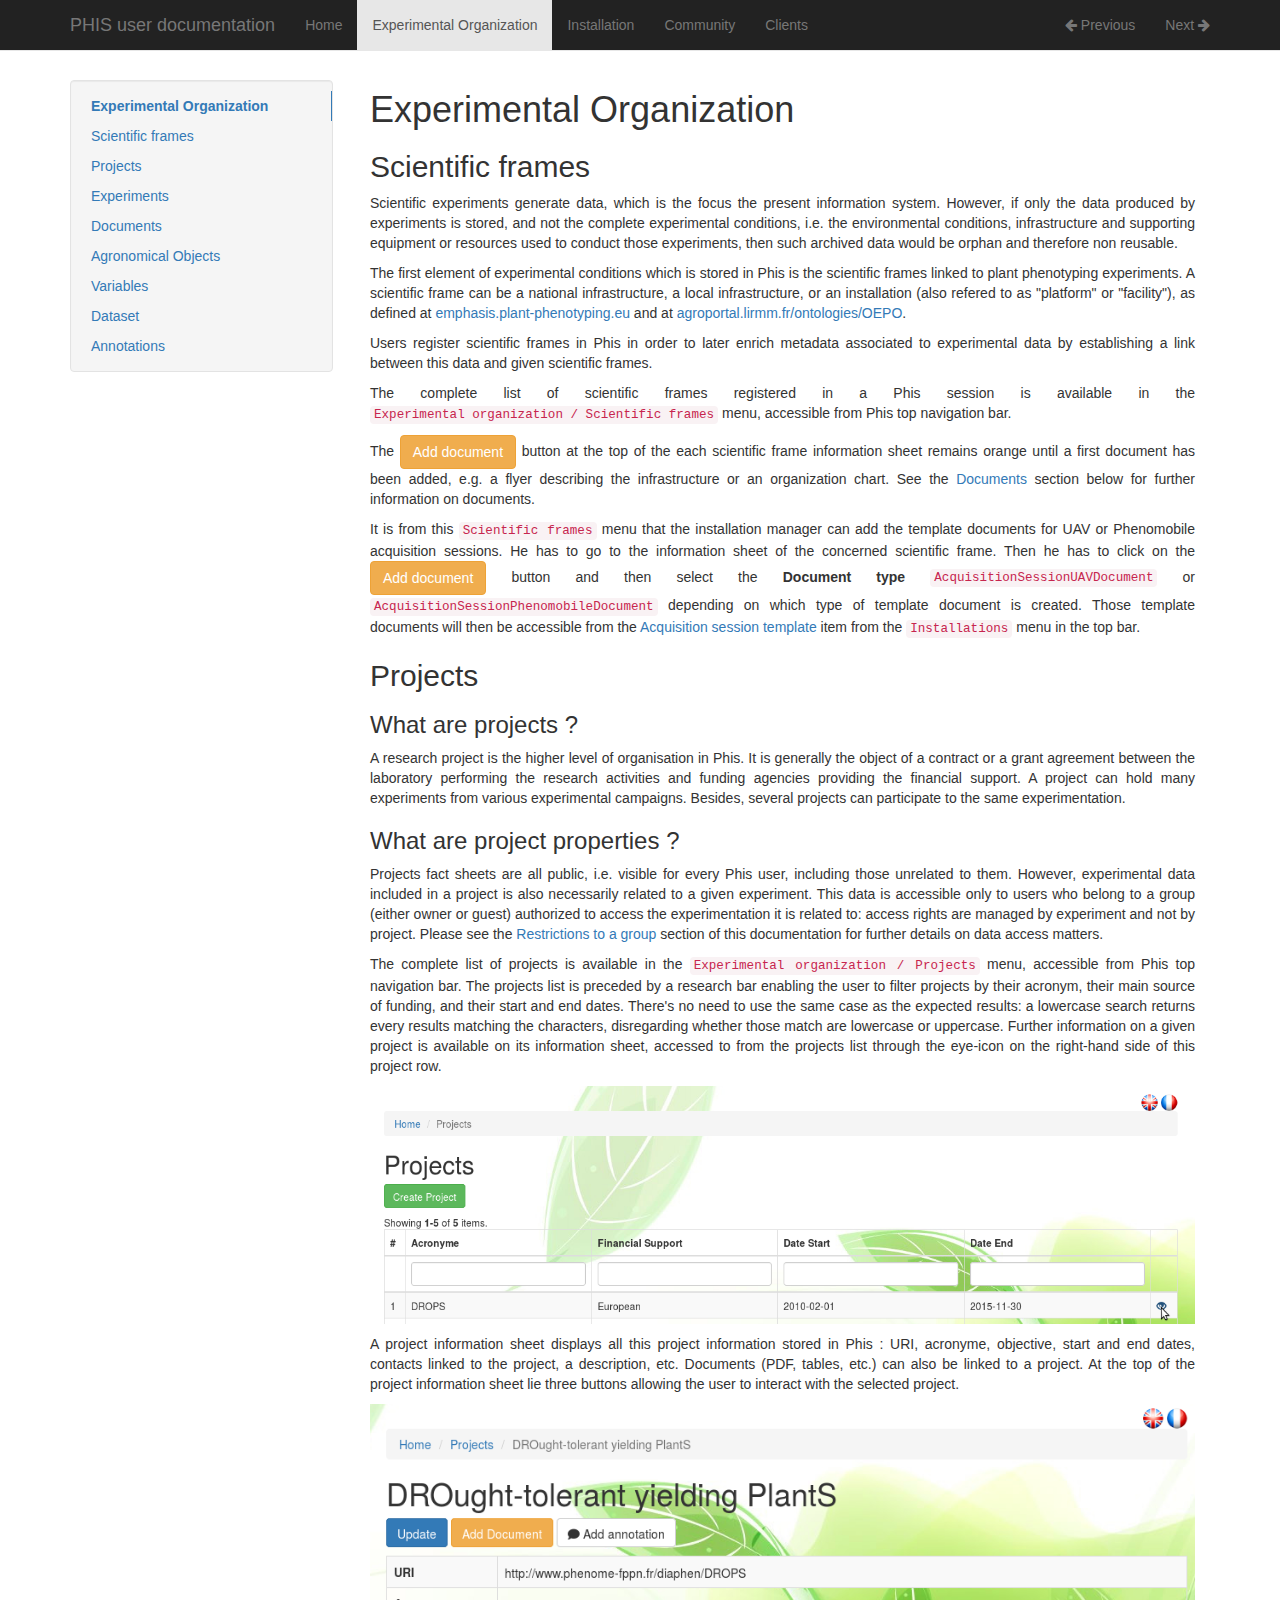
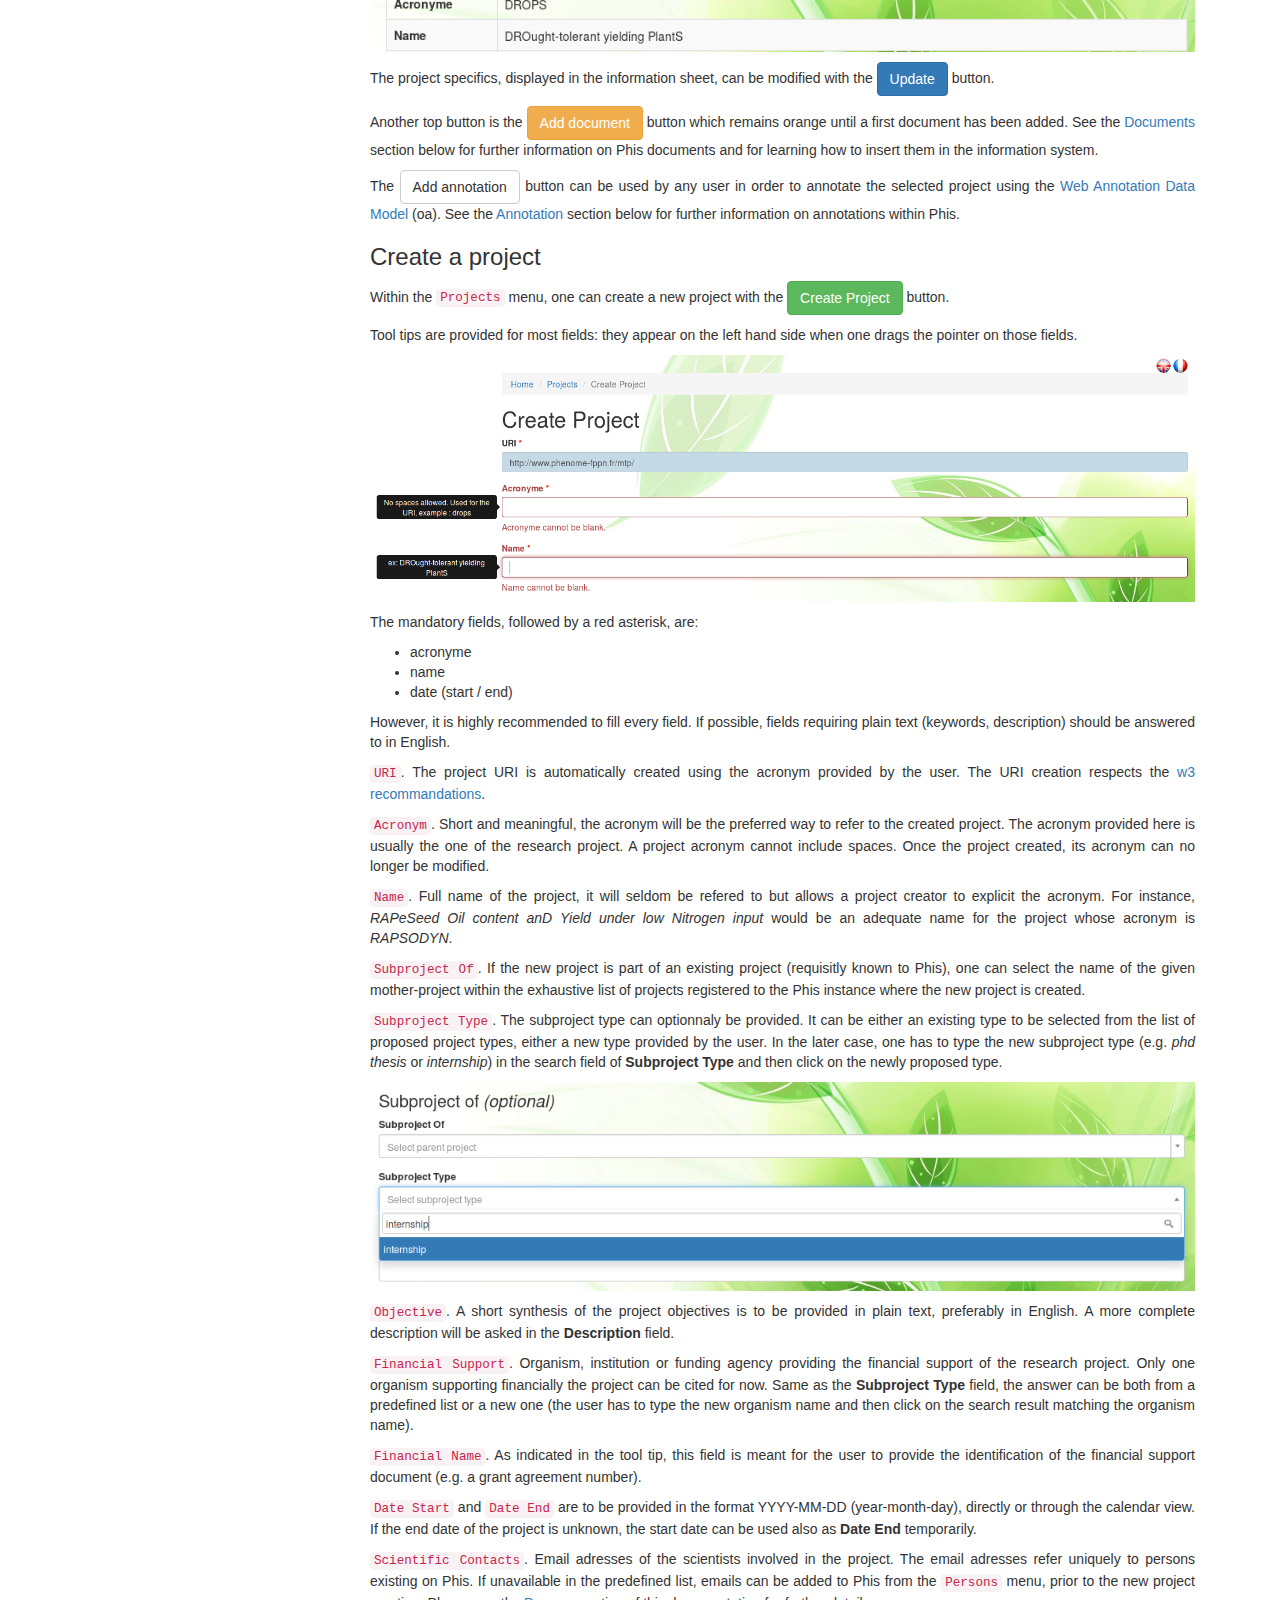
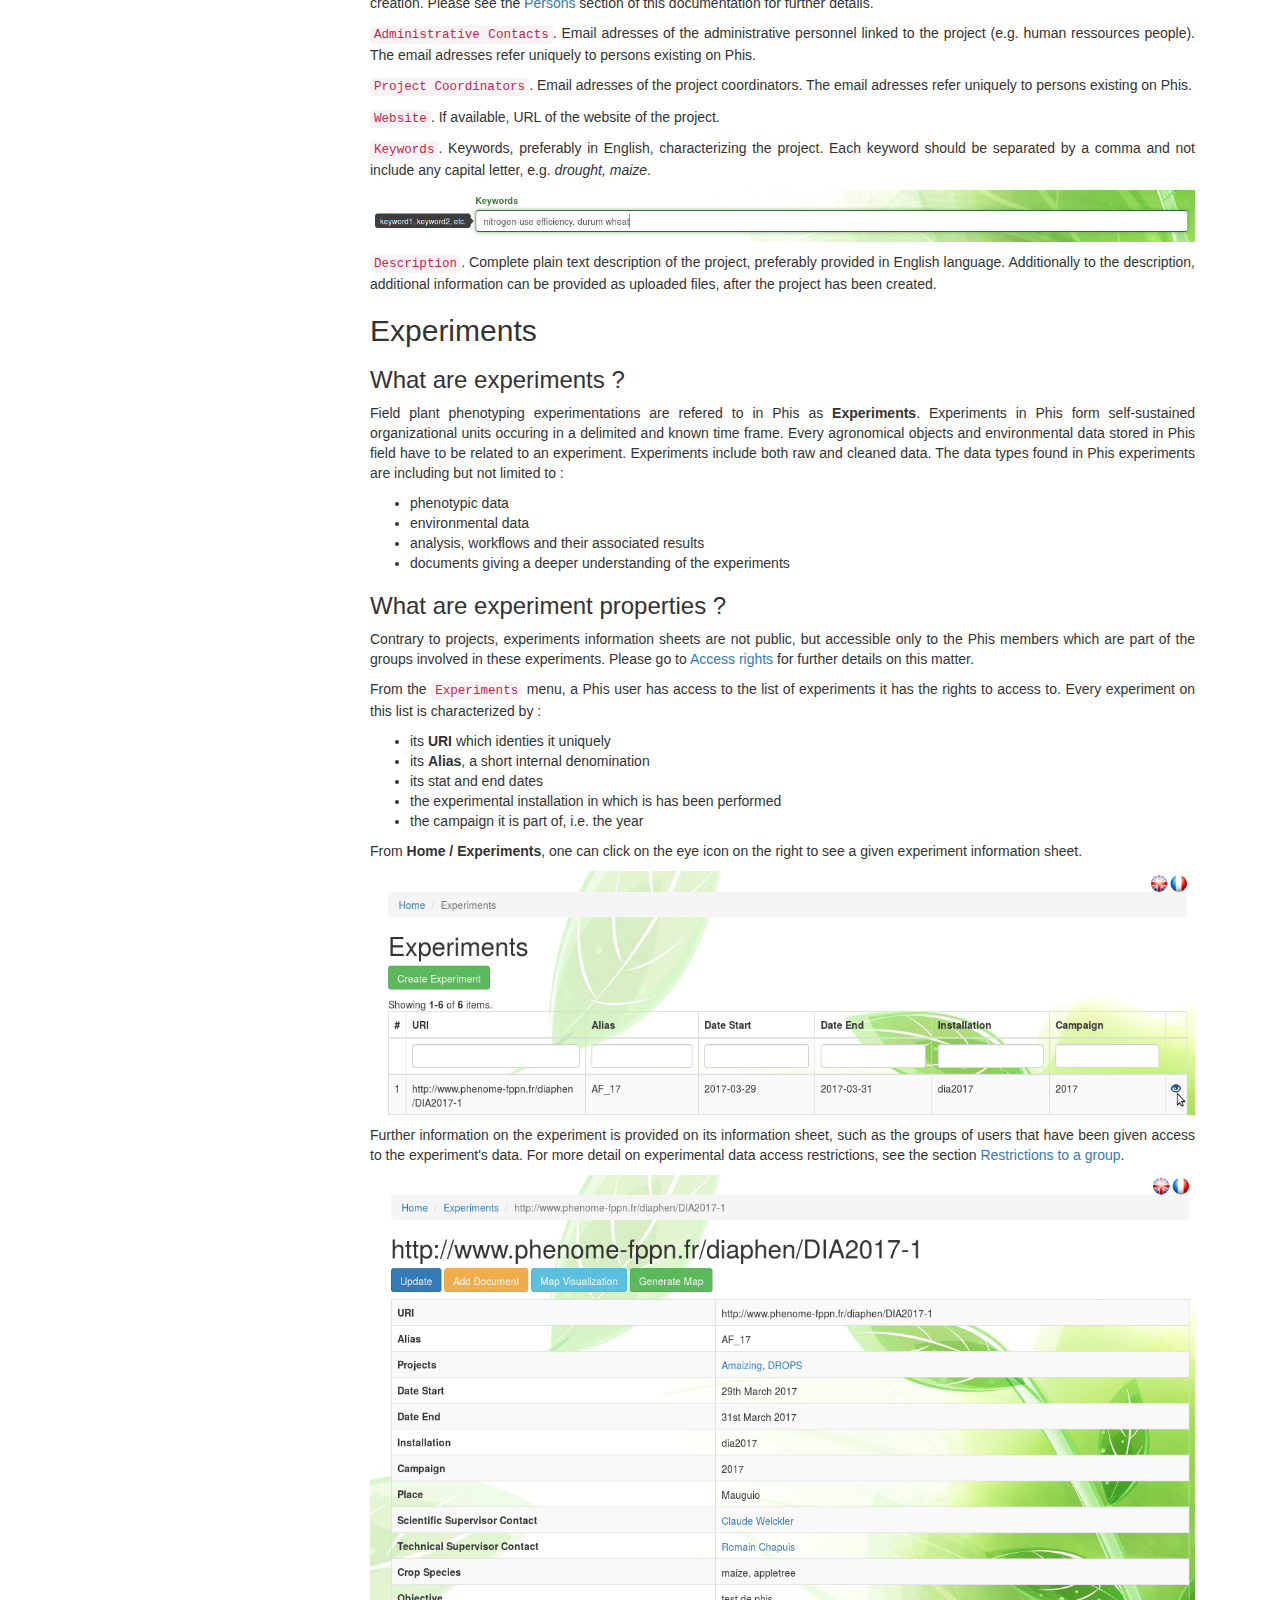
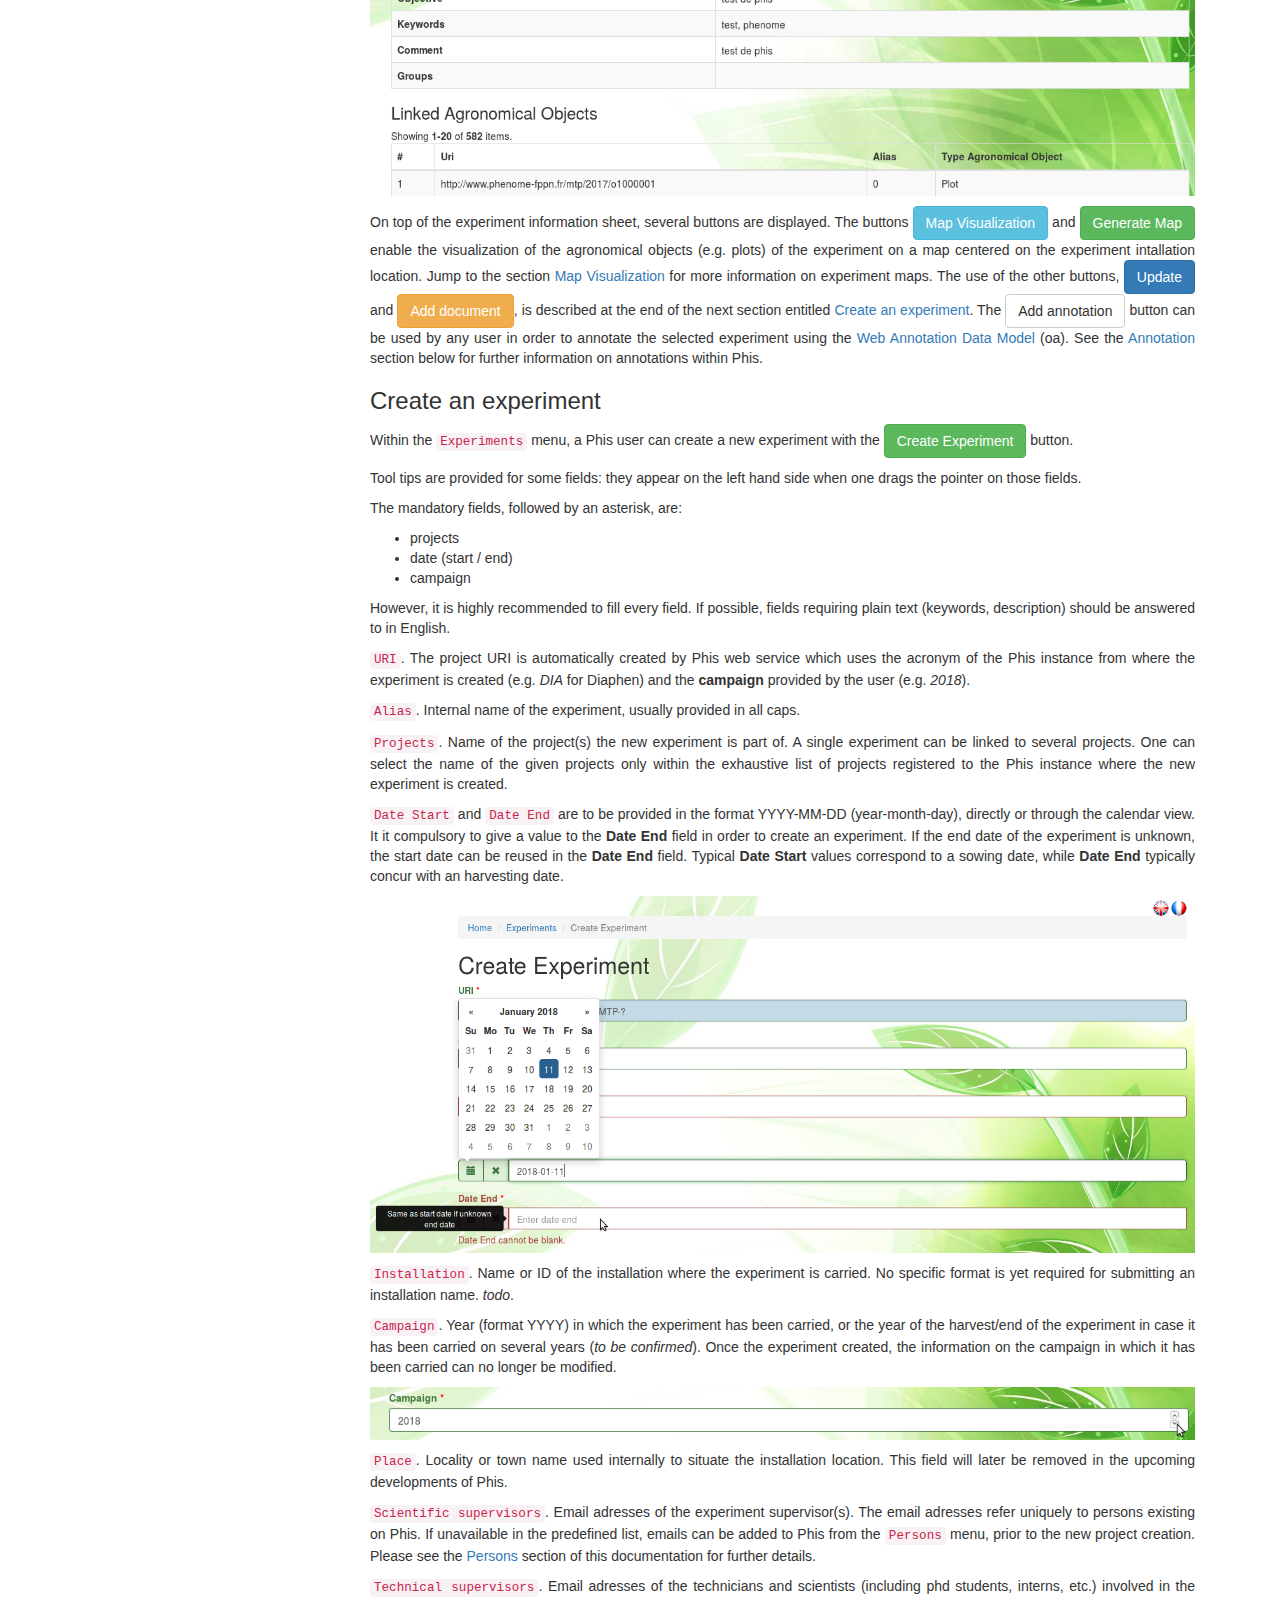
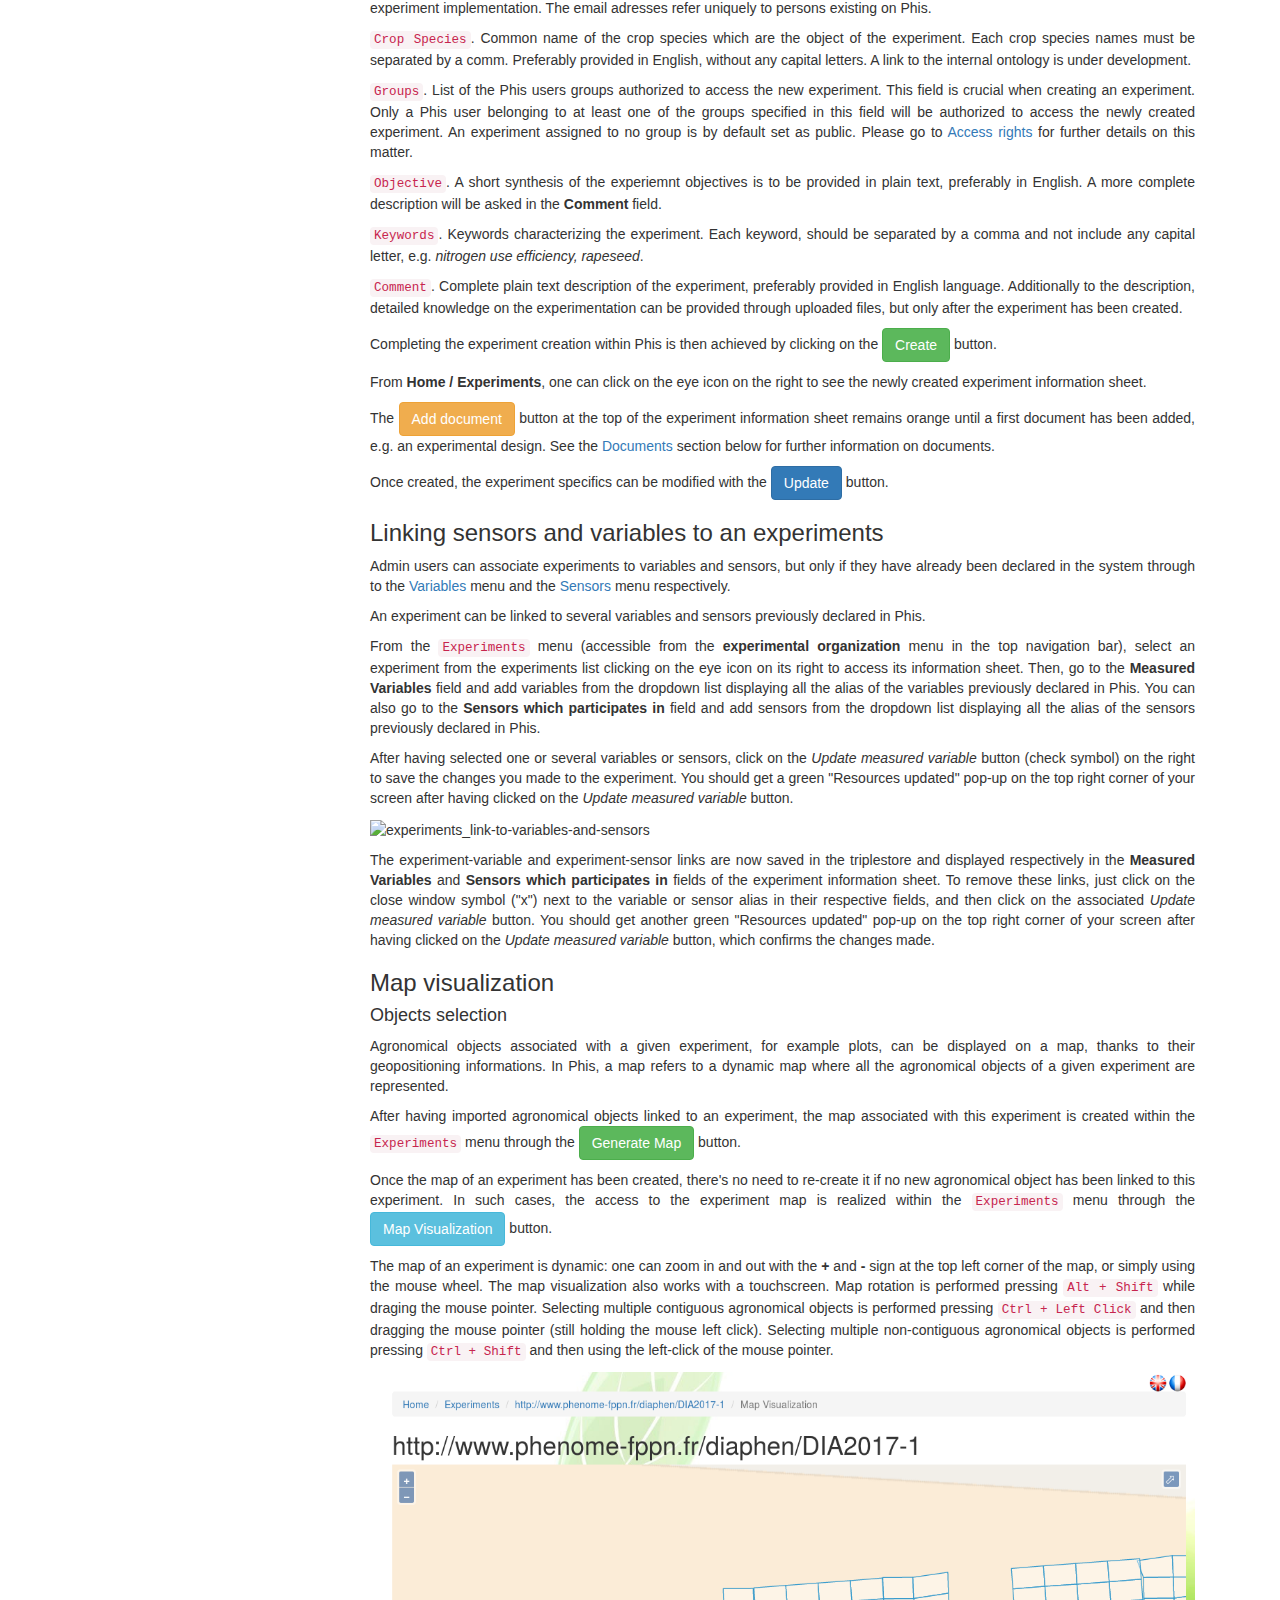
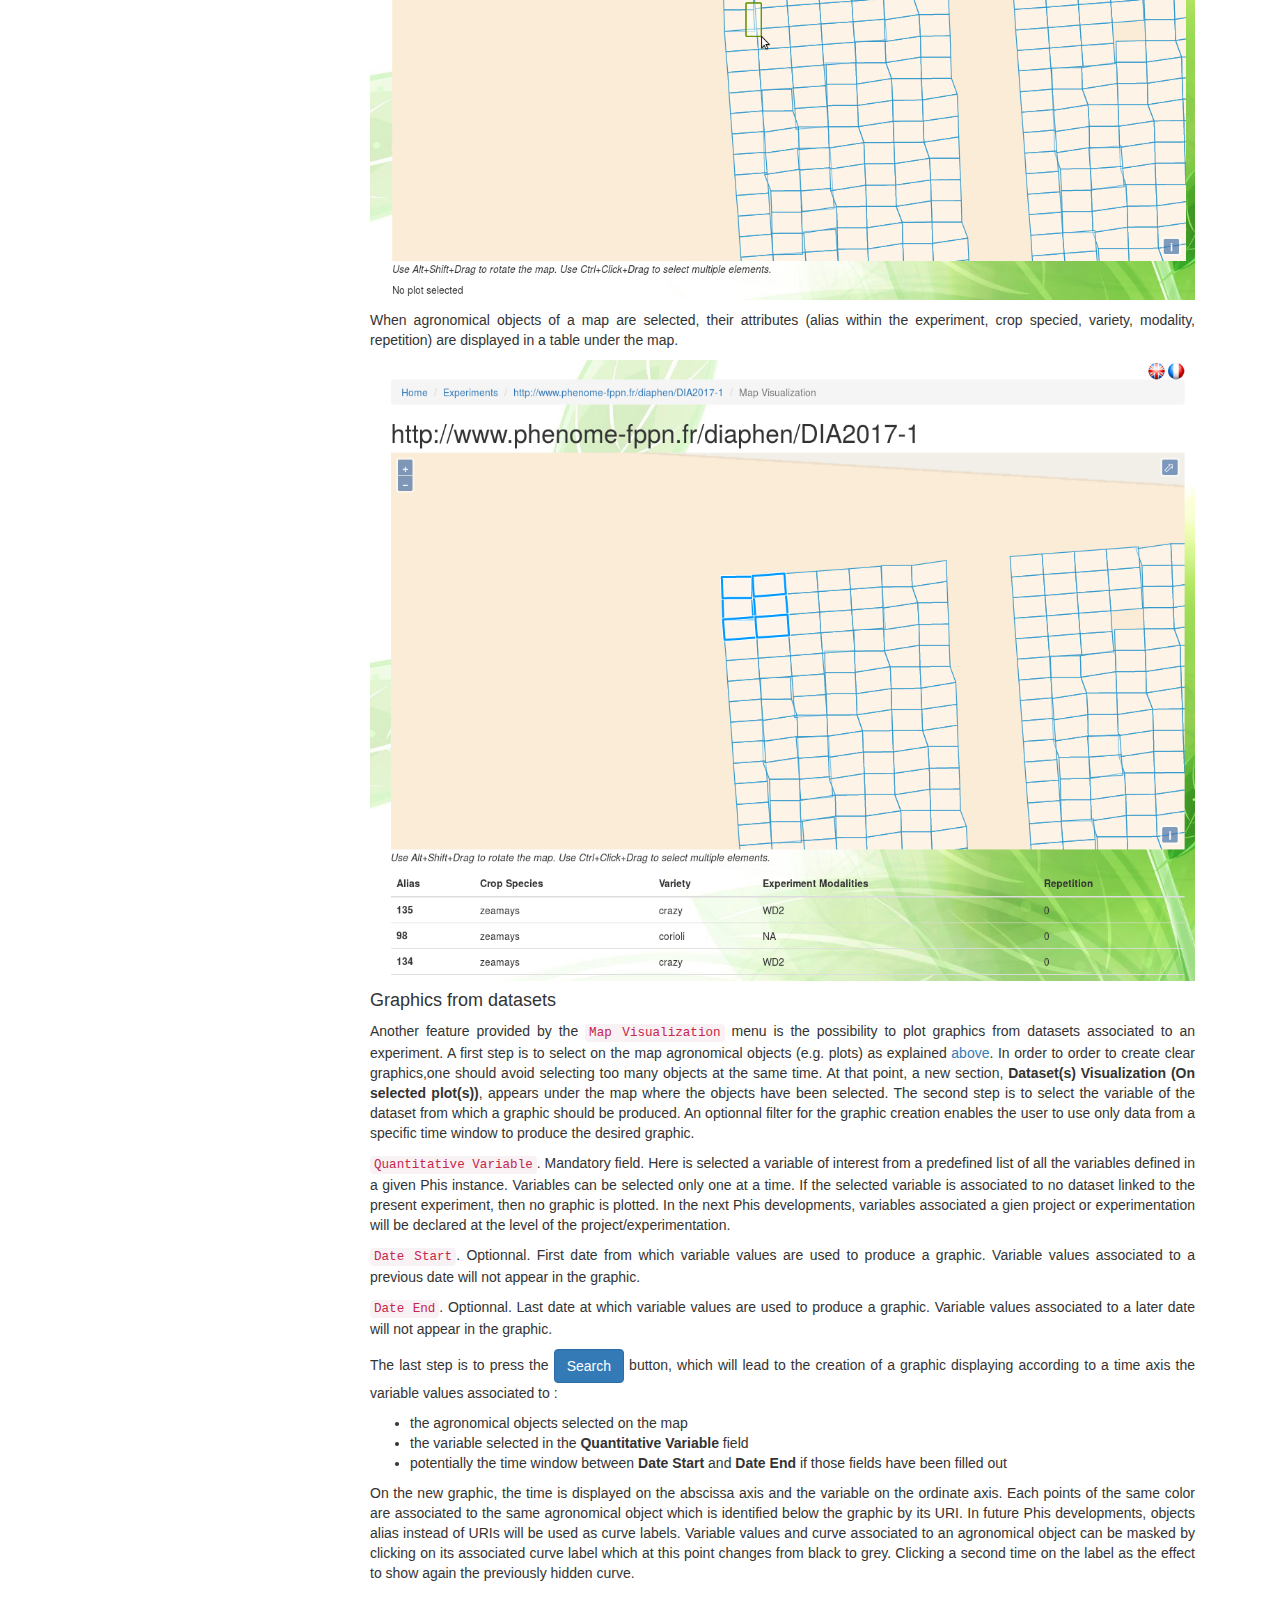
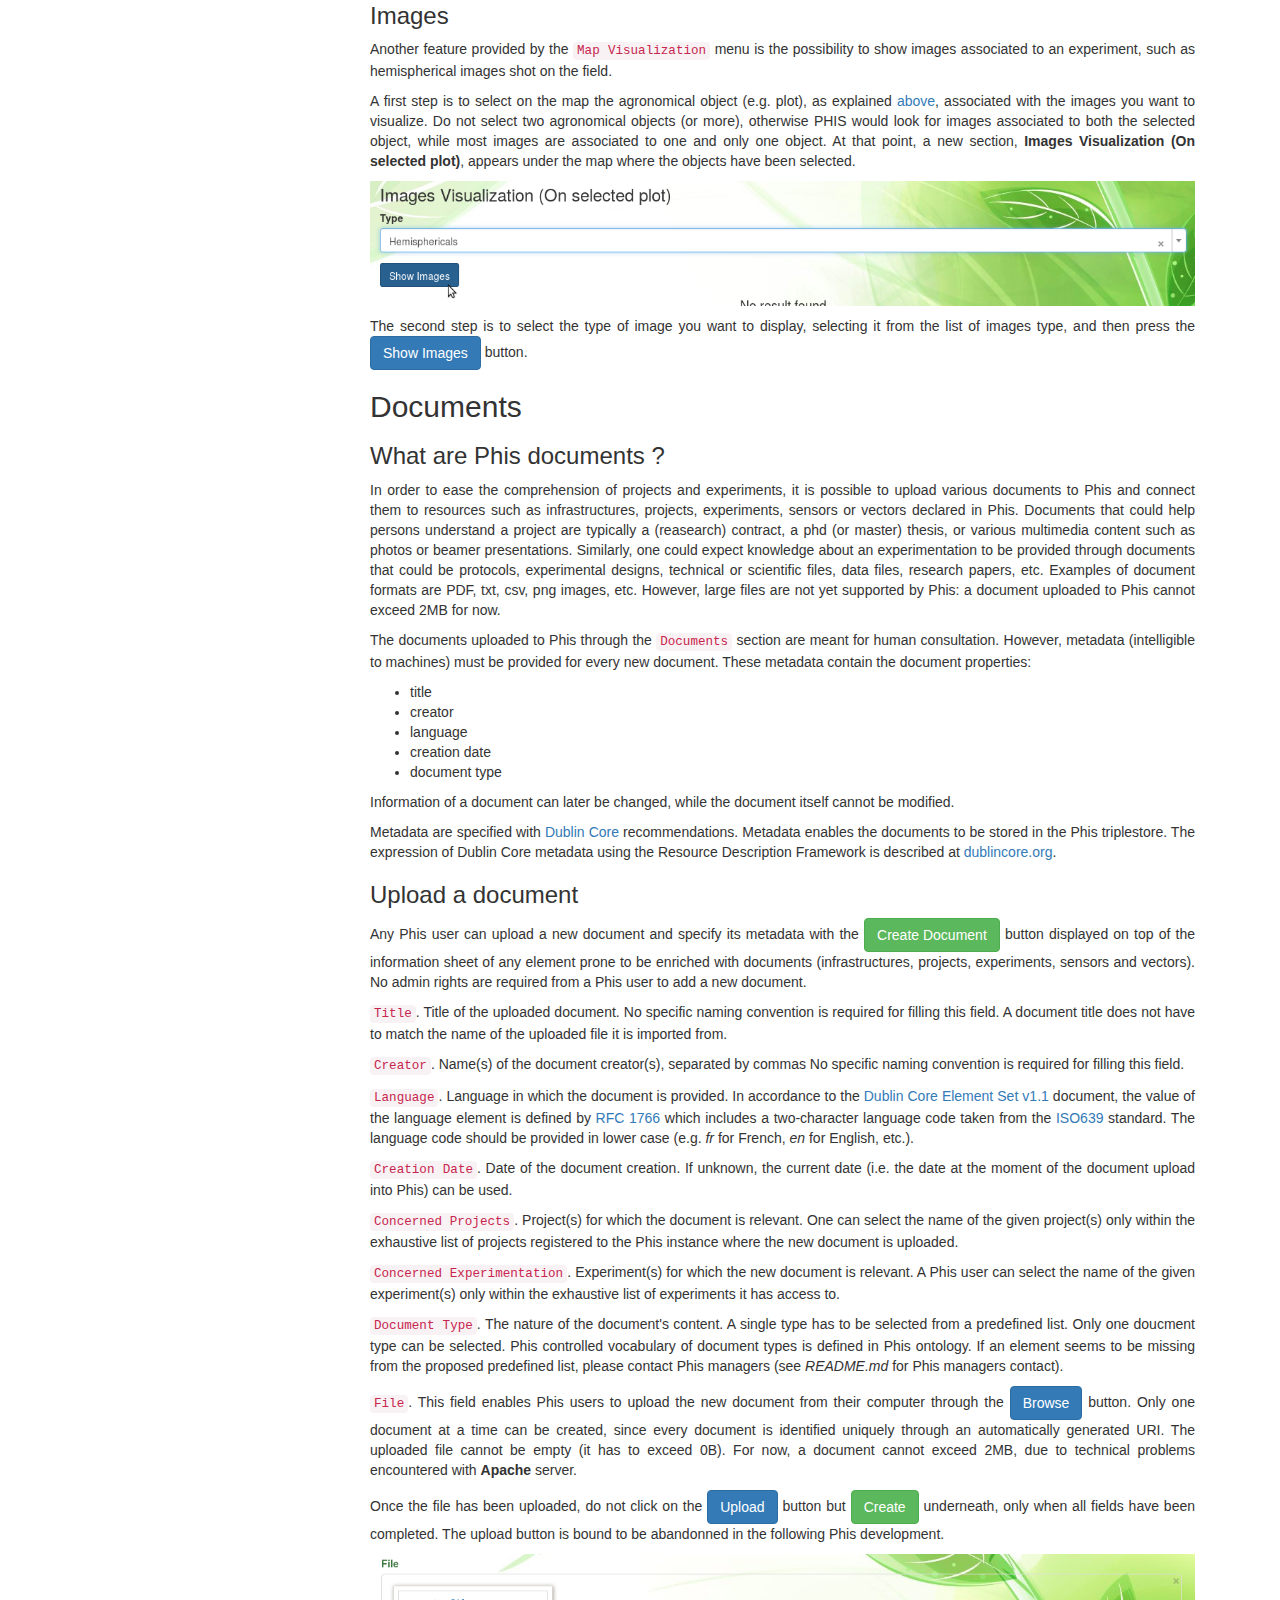
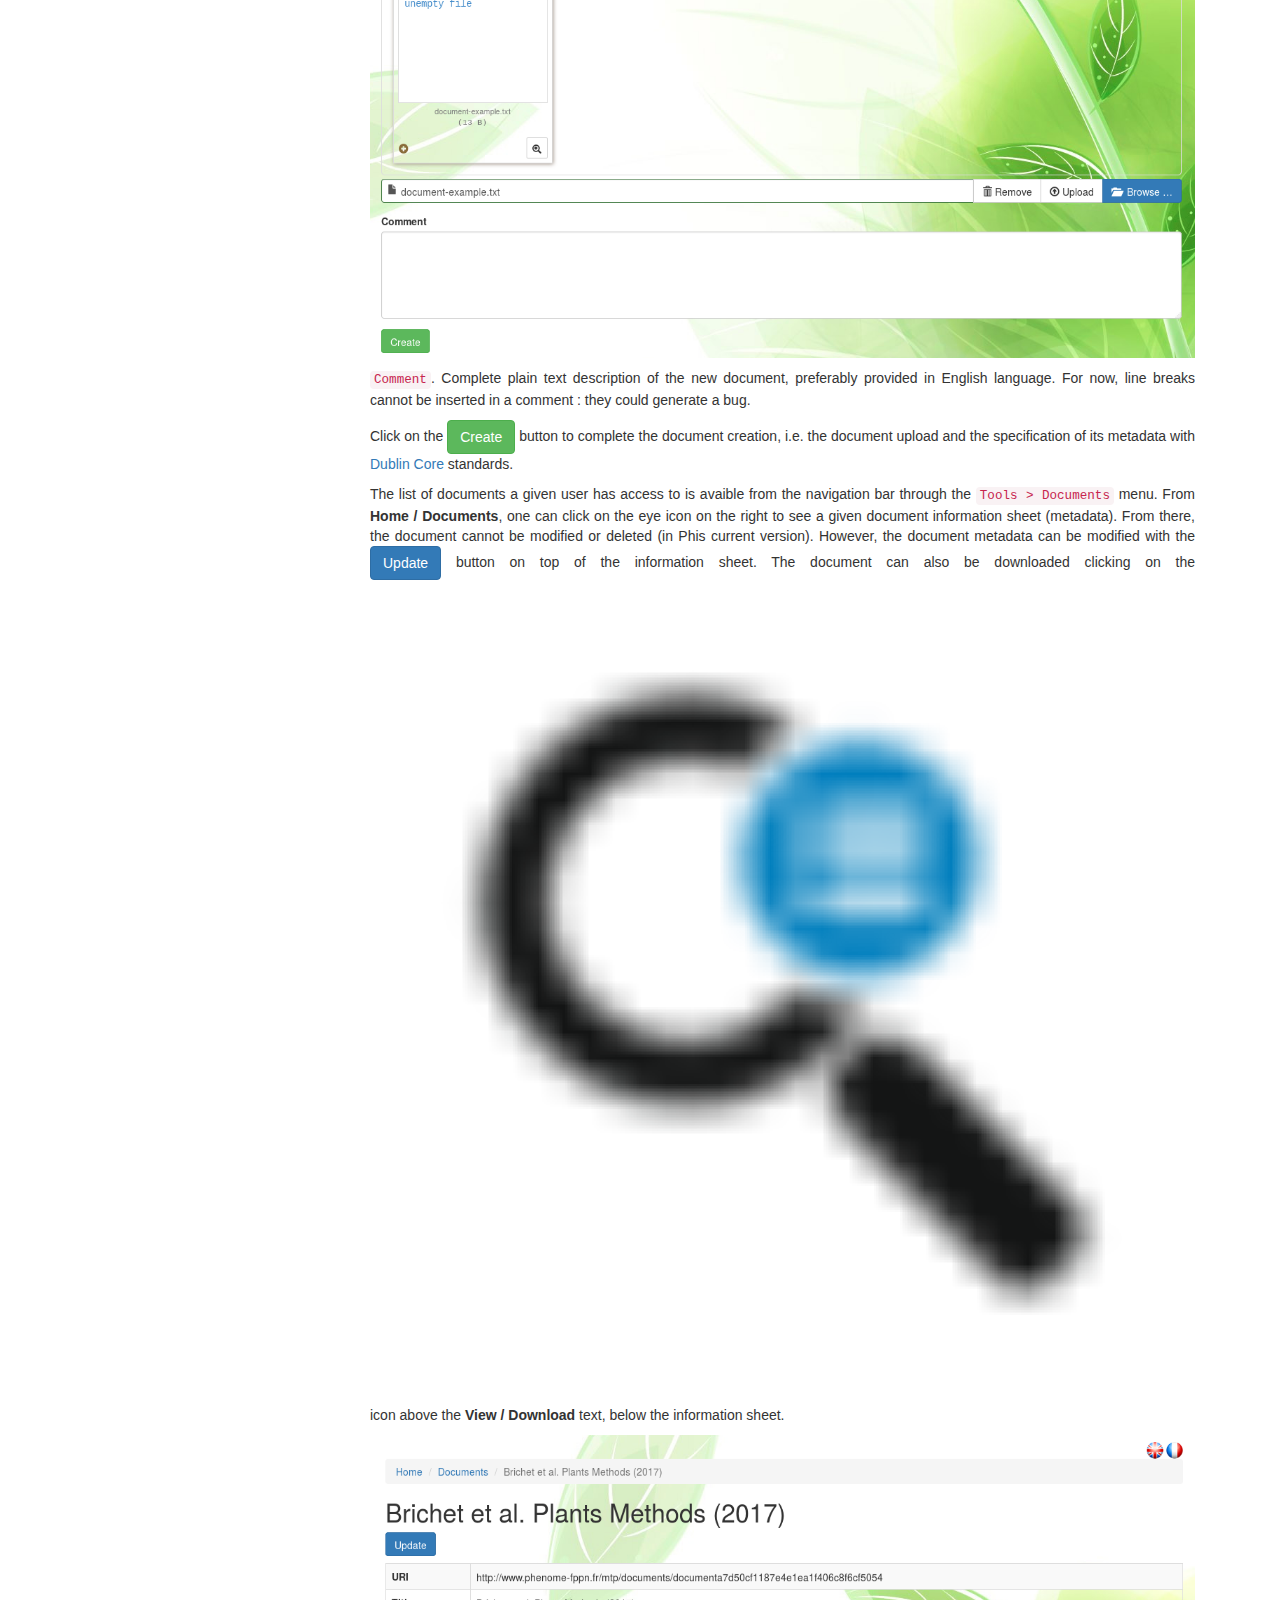
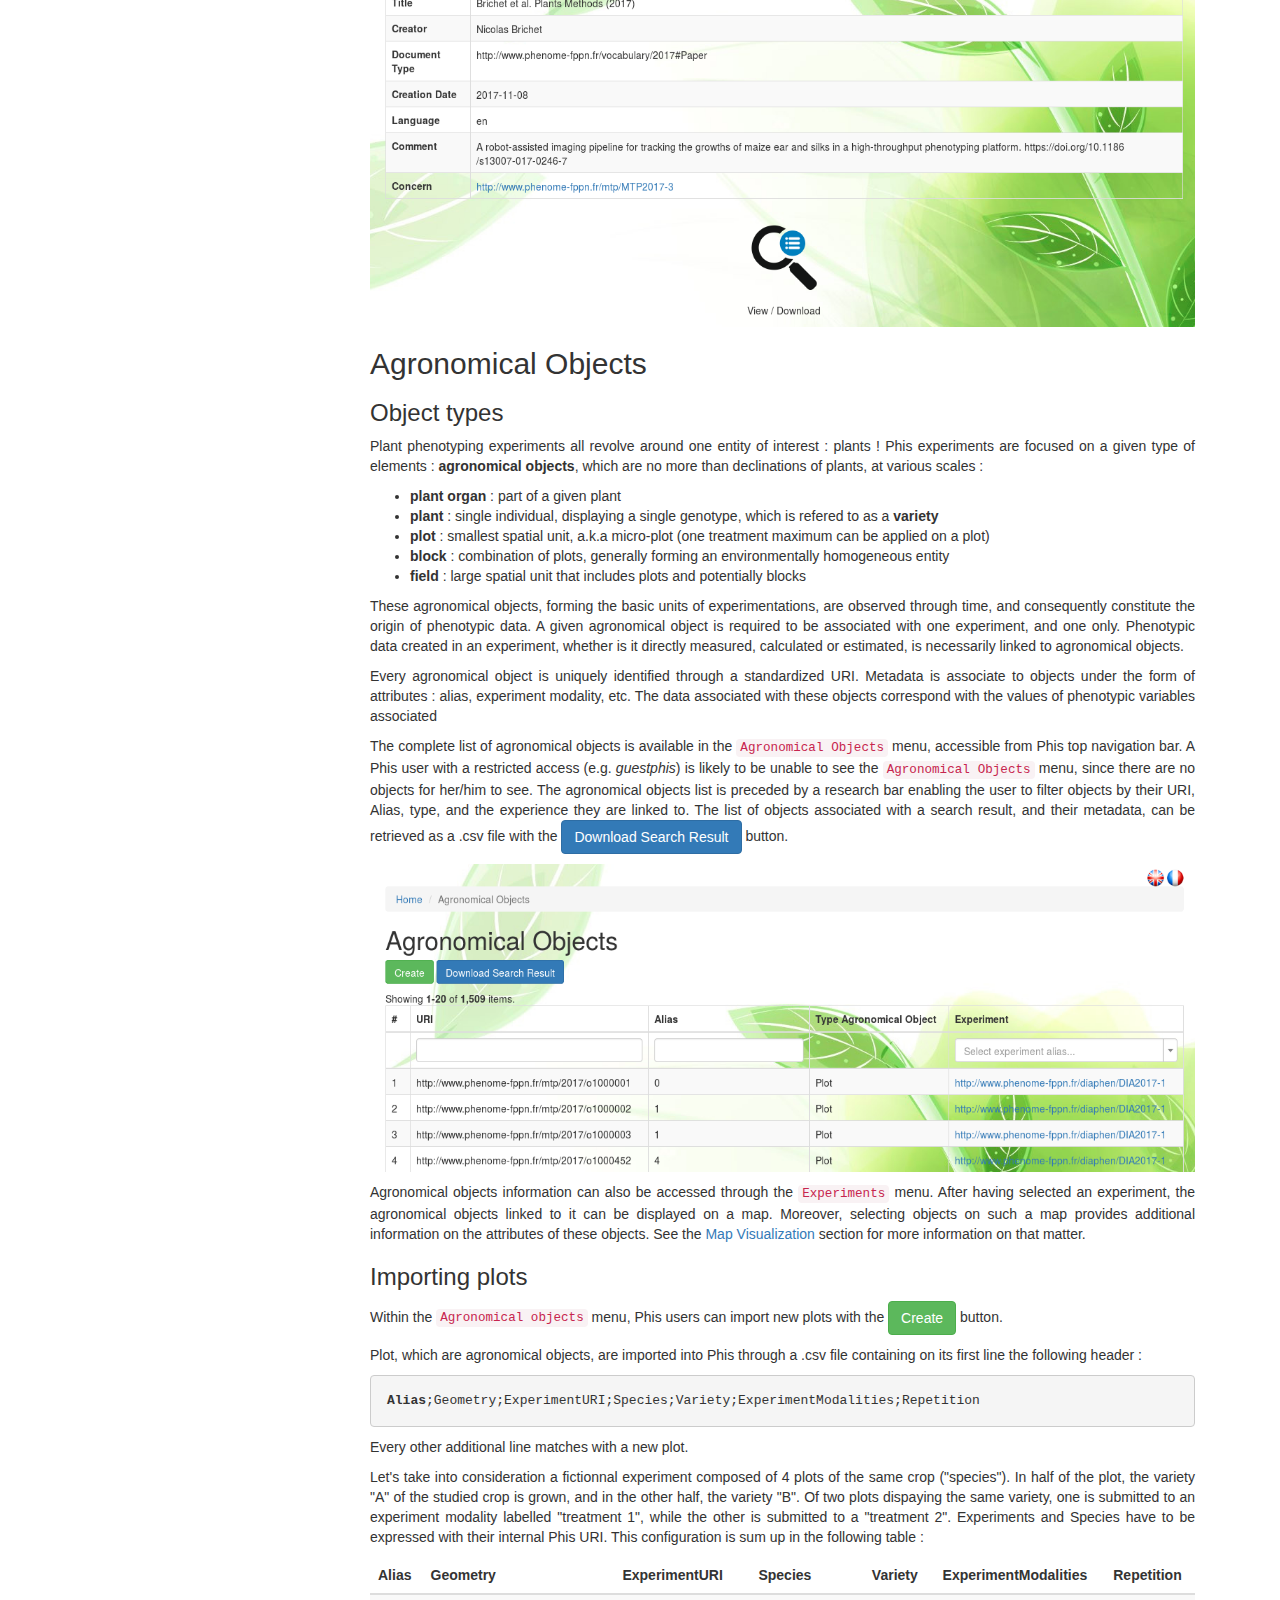
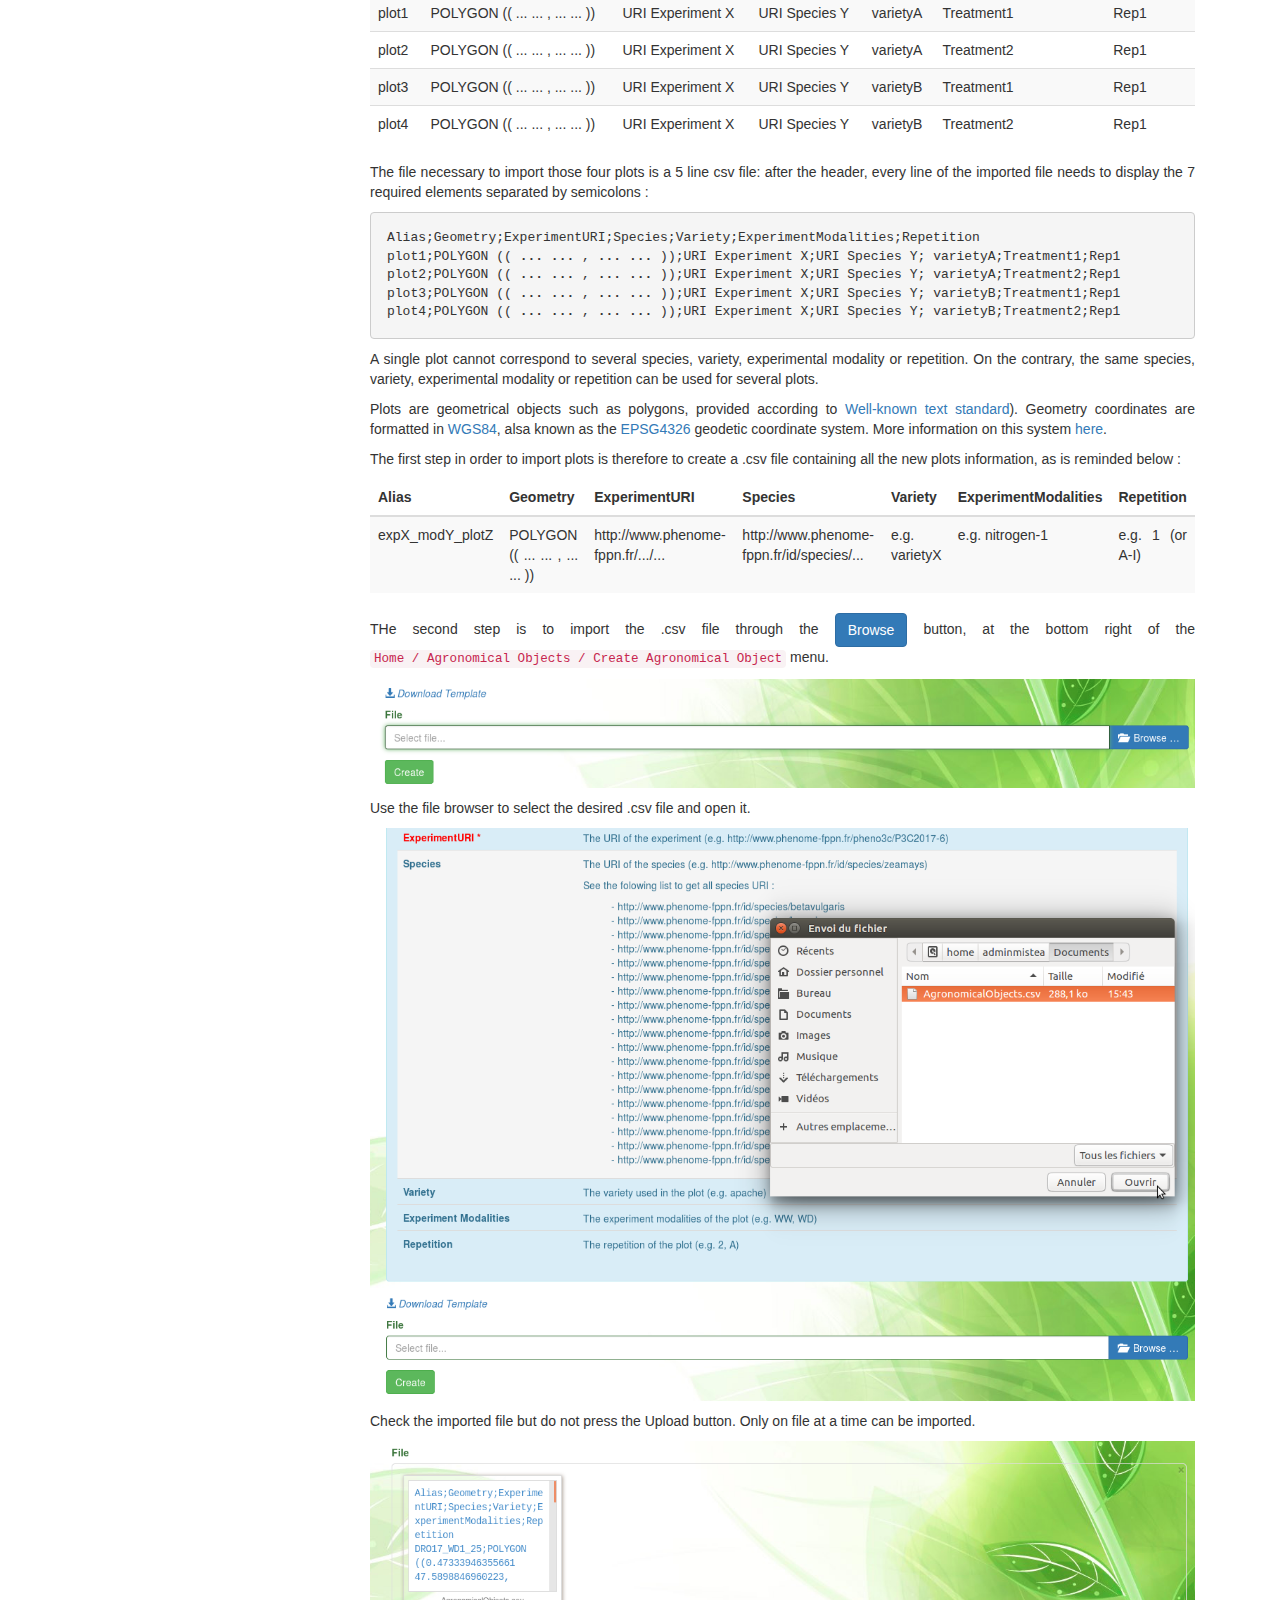
==== commit 727431dd: "Deployed 1e6ae0e with MkDocs version: 0.14.0" ====
--- a/experimental-organization/index.html
+++ b/experimental-organization/index.html
@@ -291,6 +291,18 @@
 <p>The <span class="btn btn-warning">Add document</span> button at the top of the experiment information sheet remains orange until a first document has been added, e.g. an experimental design.
 See the <a href="../../phis-docs-community/experimental-organization/#documents">Documents</a> section below for further information on documents.</p>
 <p>Once created, the experiment specifics can be modified with the <span class="btn btn-primary">Update</span> button.</p>
+<h3 id="linking-sensors-and-variables-to-an-experiments">Linking sensors and variables to an experiments</h3>
+<p>Admin users can associate experiments to variables and sensors, but only if they have already been declared in the system through to the <a href="../../phis-docs-community/experimental-organization/#variables">Variables</a> menu and the <a href="../(../phis-docs-community/installation/#sensors)">Sensors</a> menu respectively.</p>
+<p>An experiment can be linked to several variables and sensors previously declared in Phis.</p>
+<p>From the <code>Experiments</code> menu (accessible from the <strong>experimental organization</strong> menu in the top navigation bar), select an experiment from the experiments list clicking on the eye icon on its right to access its information sheet.
+Then, go to the <strong>Measured Variables</strong> field and add variables from the dropdown list displaying all the alias of the variables previously declared in Phis.
+You can also go to the <strong>Sensors which participates in</strong> field and add sensors from the dropdown list displaying all the alias of the sensors previously declared in Phis.</p>
+<p>After having selected one or several variables or sensors, click on the <em>Update measured variable</em> button (check symbol) on the right to save the changes you made to the experiment.
+You should get a green "Resources updated" pop-up on the top right corner of your screen after having clicked on the <em>Update measured variable</em> button.</p>
+<p><img alt="experiments_link-to-variables-and-sensors" src="../img/experiments_linked-variables-and-sensors.png" /></p>
+<p>The experiment-variable and experiment-sensor links are now saved in the triplestore and displayed respectively in the <strong>Measured Variables</strong> and <strong>Sensors which participates in</strong> fields of the experiment information sheet.
+To remove these links, just click on the close window symbol ("x") next to the variable or sensor alias in their respective fields, and then click on the associated <em>Update measured variable</em> button.
+You should get another green "Resources updated" pop-up on the top right corner of your screen after having clicked on the <em>Update measured variable</em> button, which confirms the changes made.</p>
 <h3 id="map-visualization">Map visualization</h3>
 <h4 id="objects-selection">Objects selection</h4>
 <p>Agronomical objects associated with a given experiment, for example plots, can be displayed on a map, thanks to their geopositioning informations.
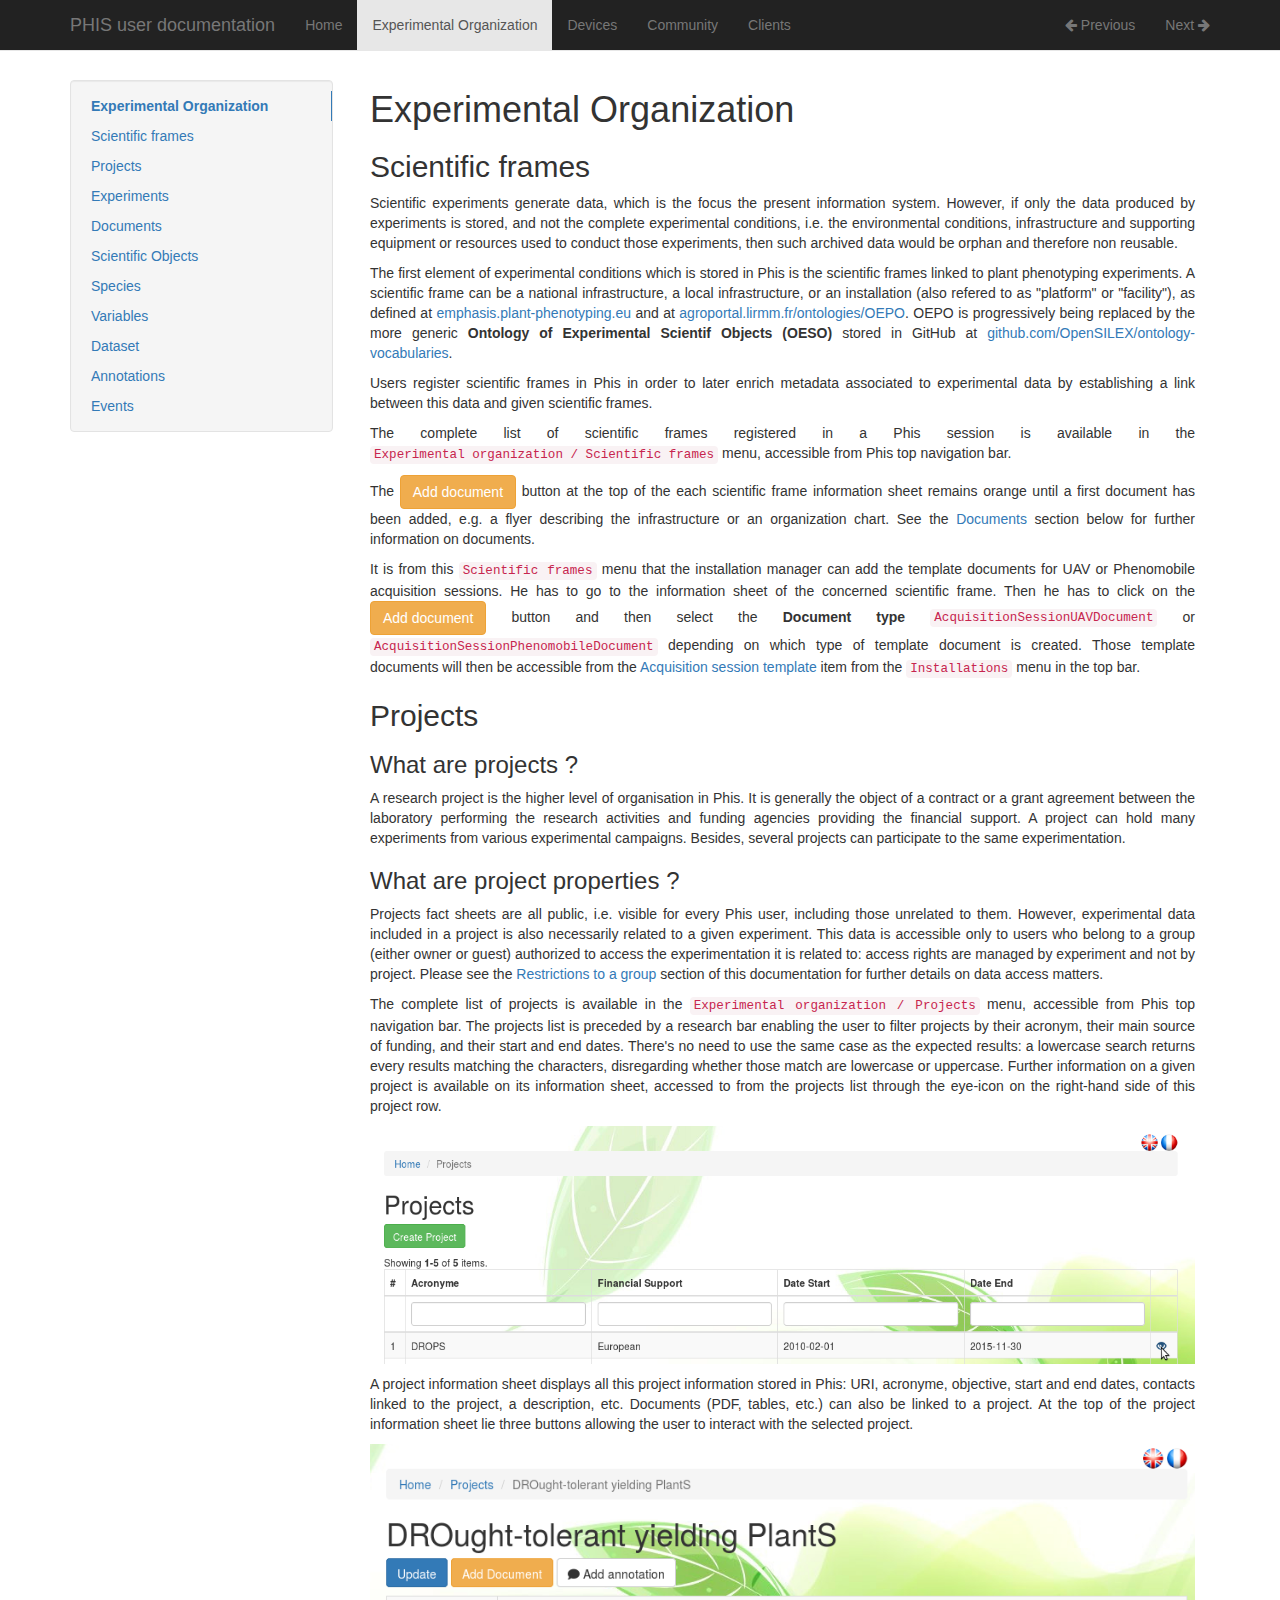
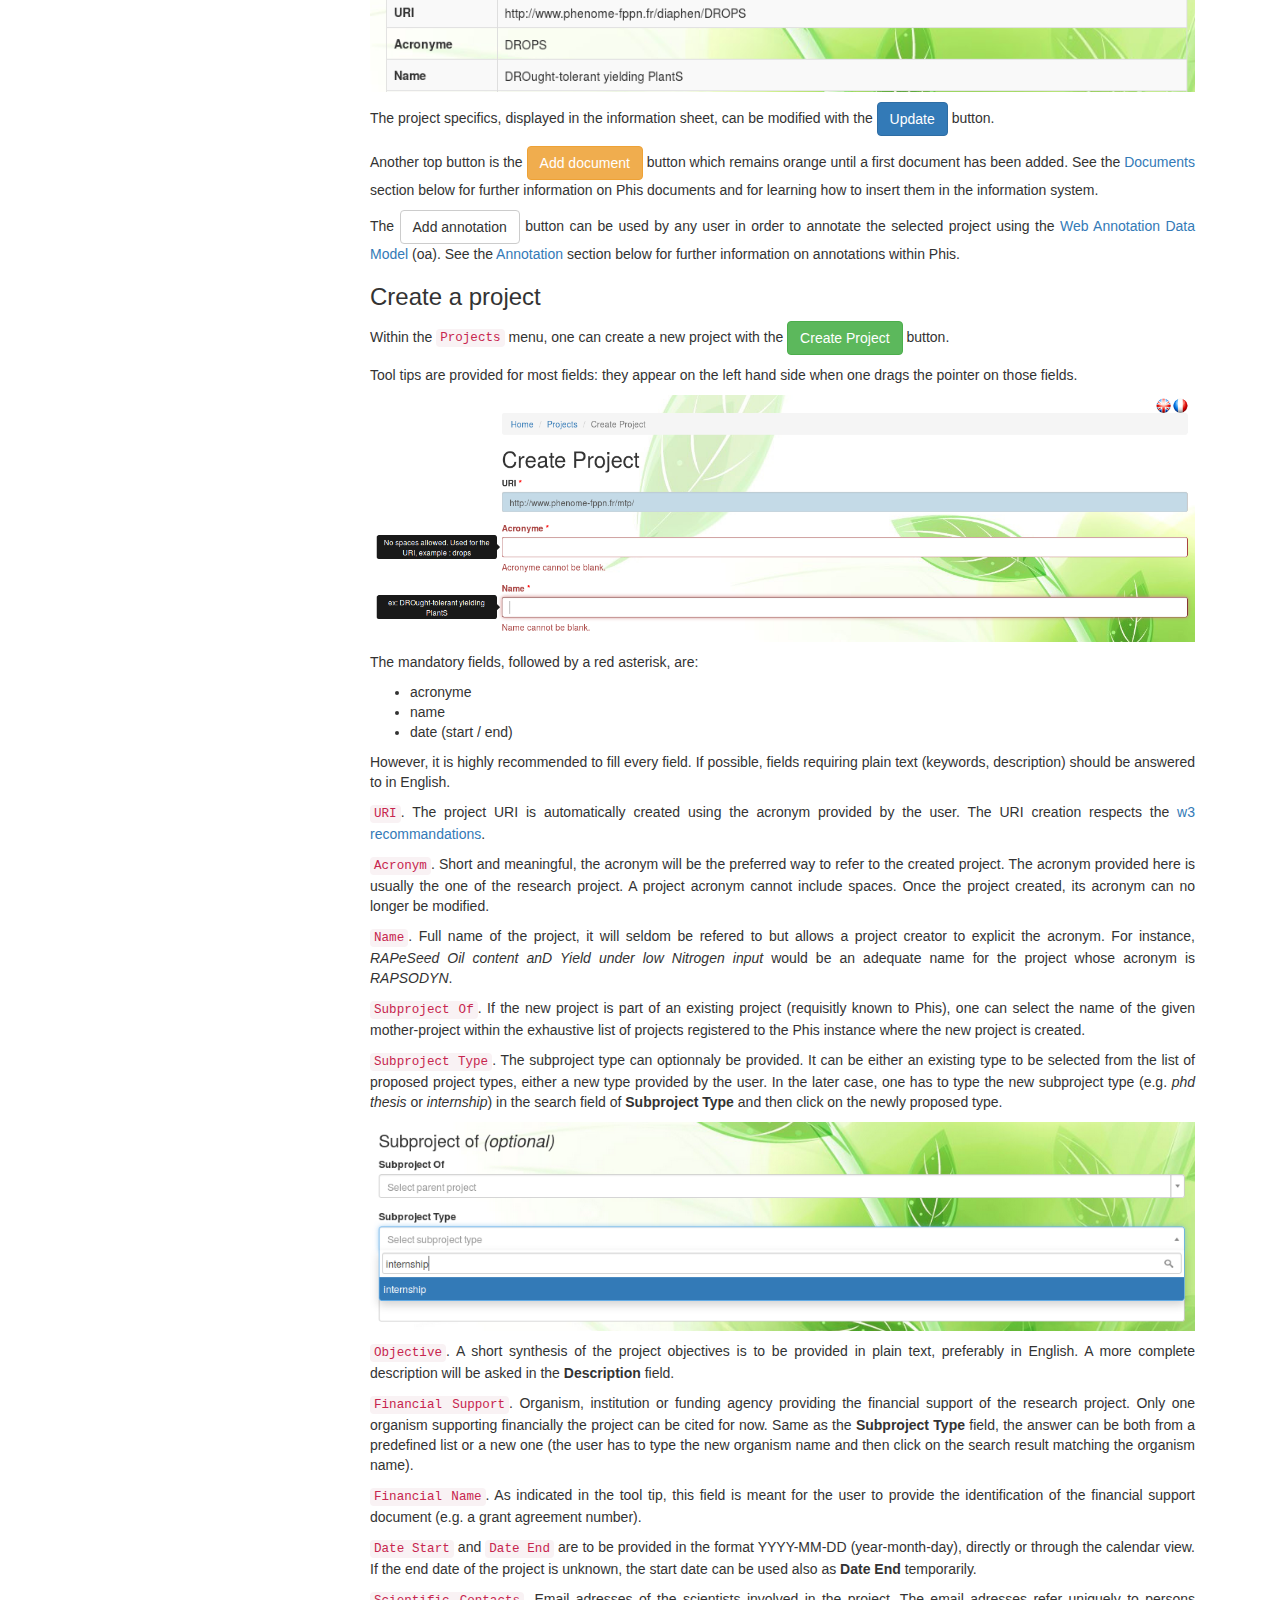
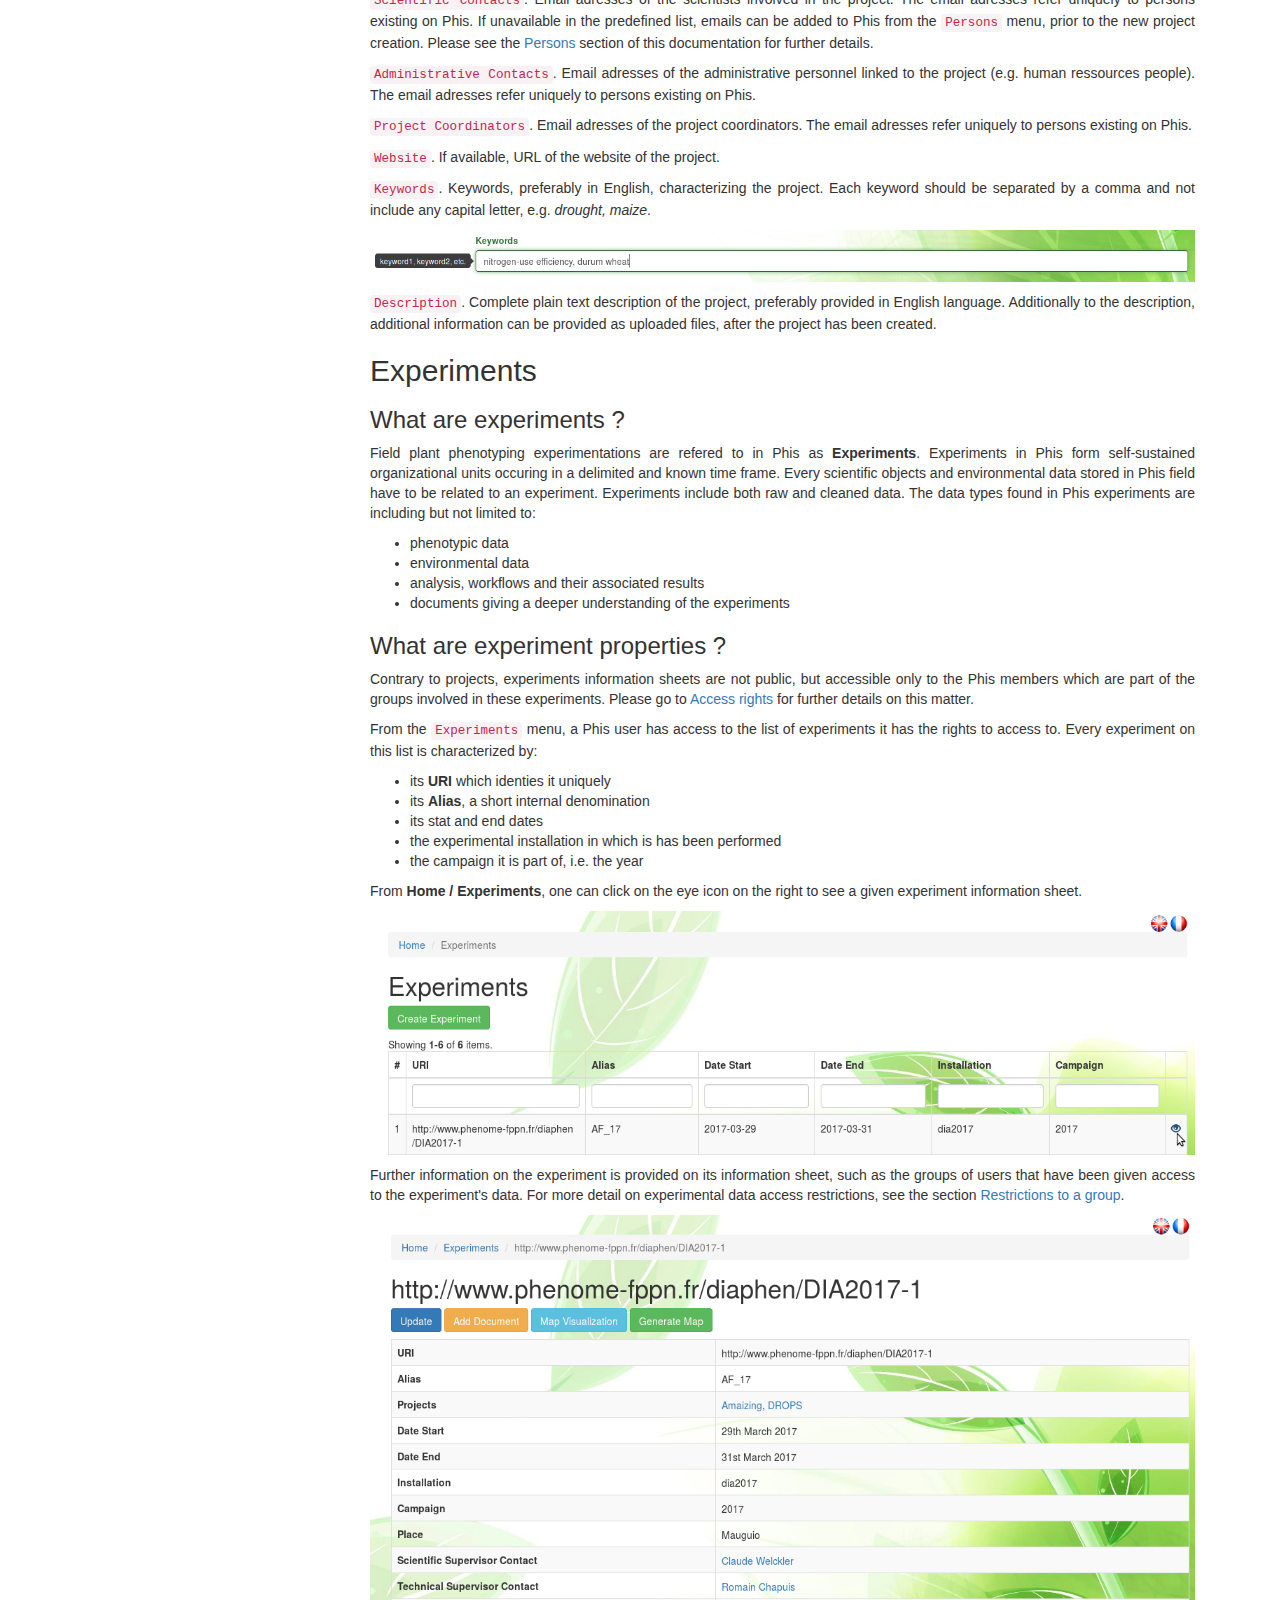
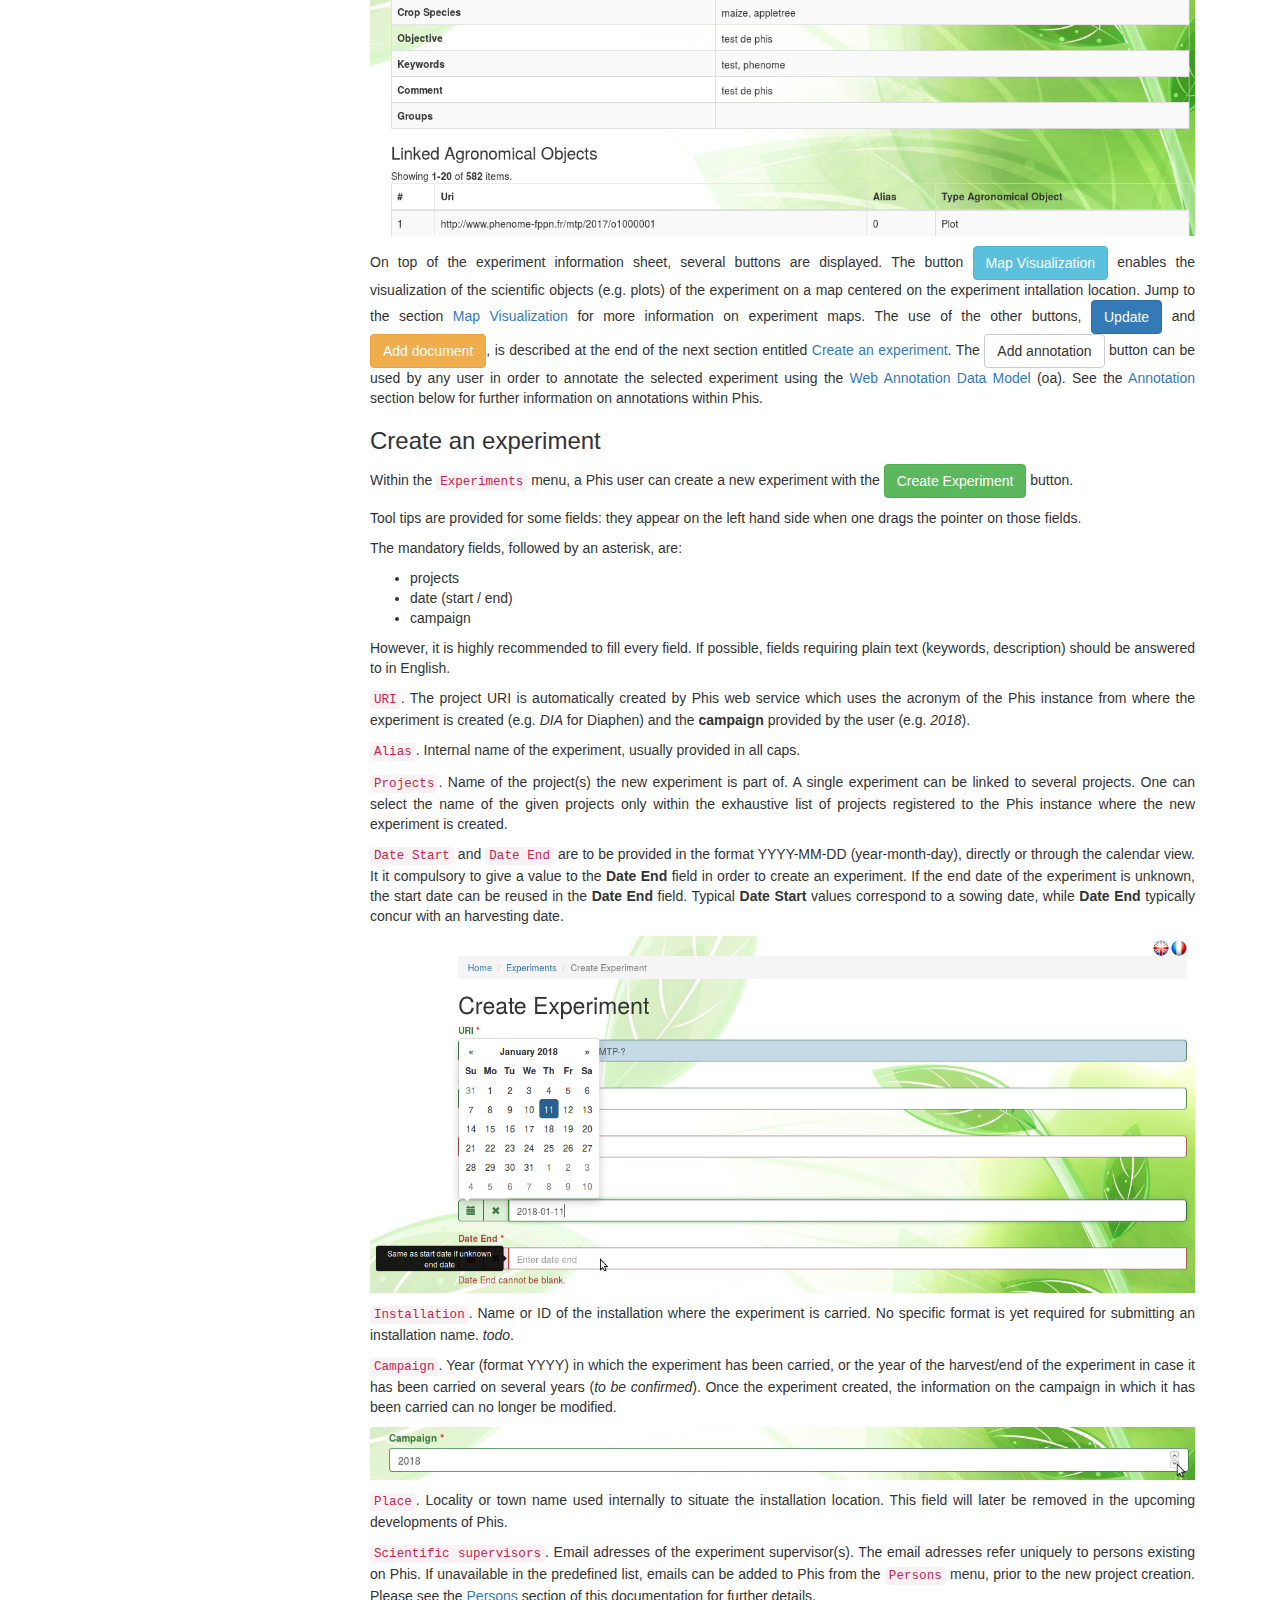
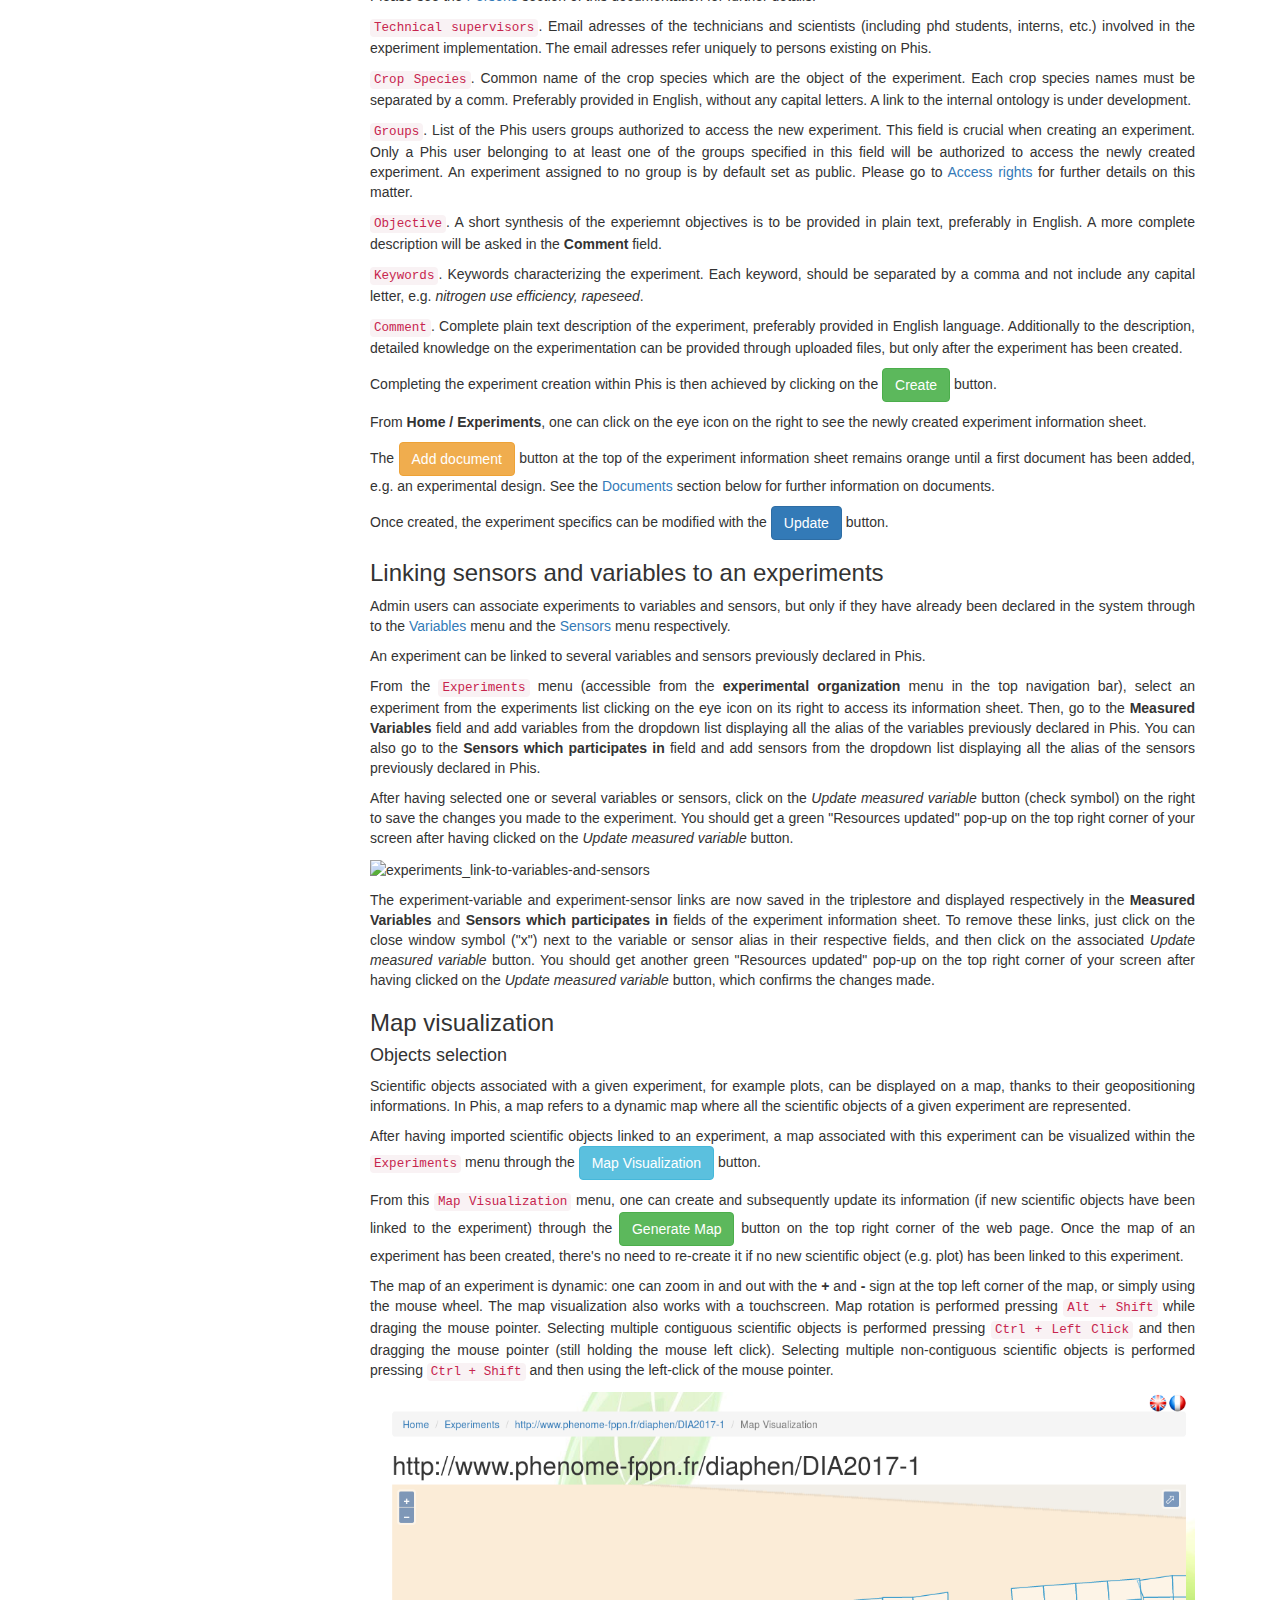
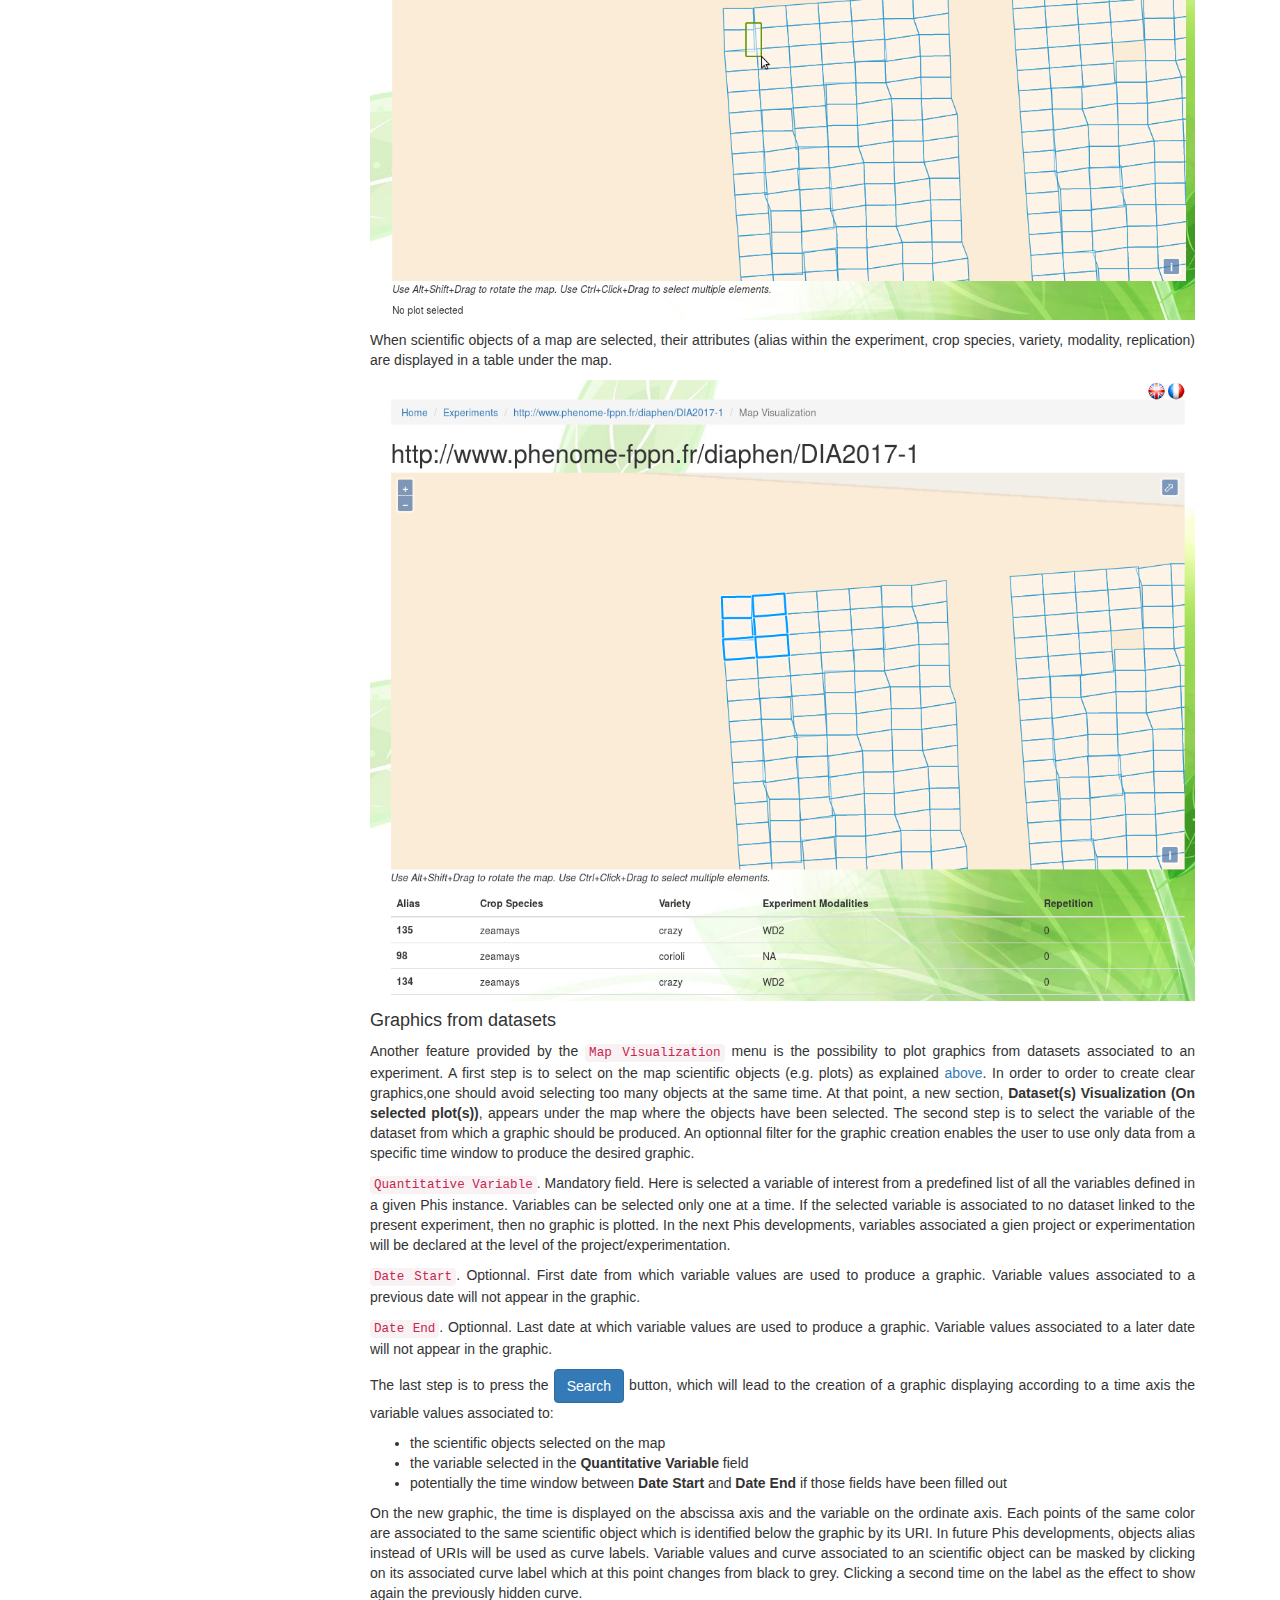
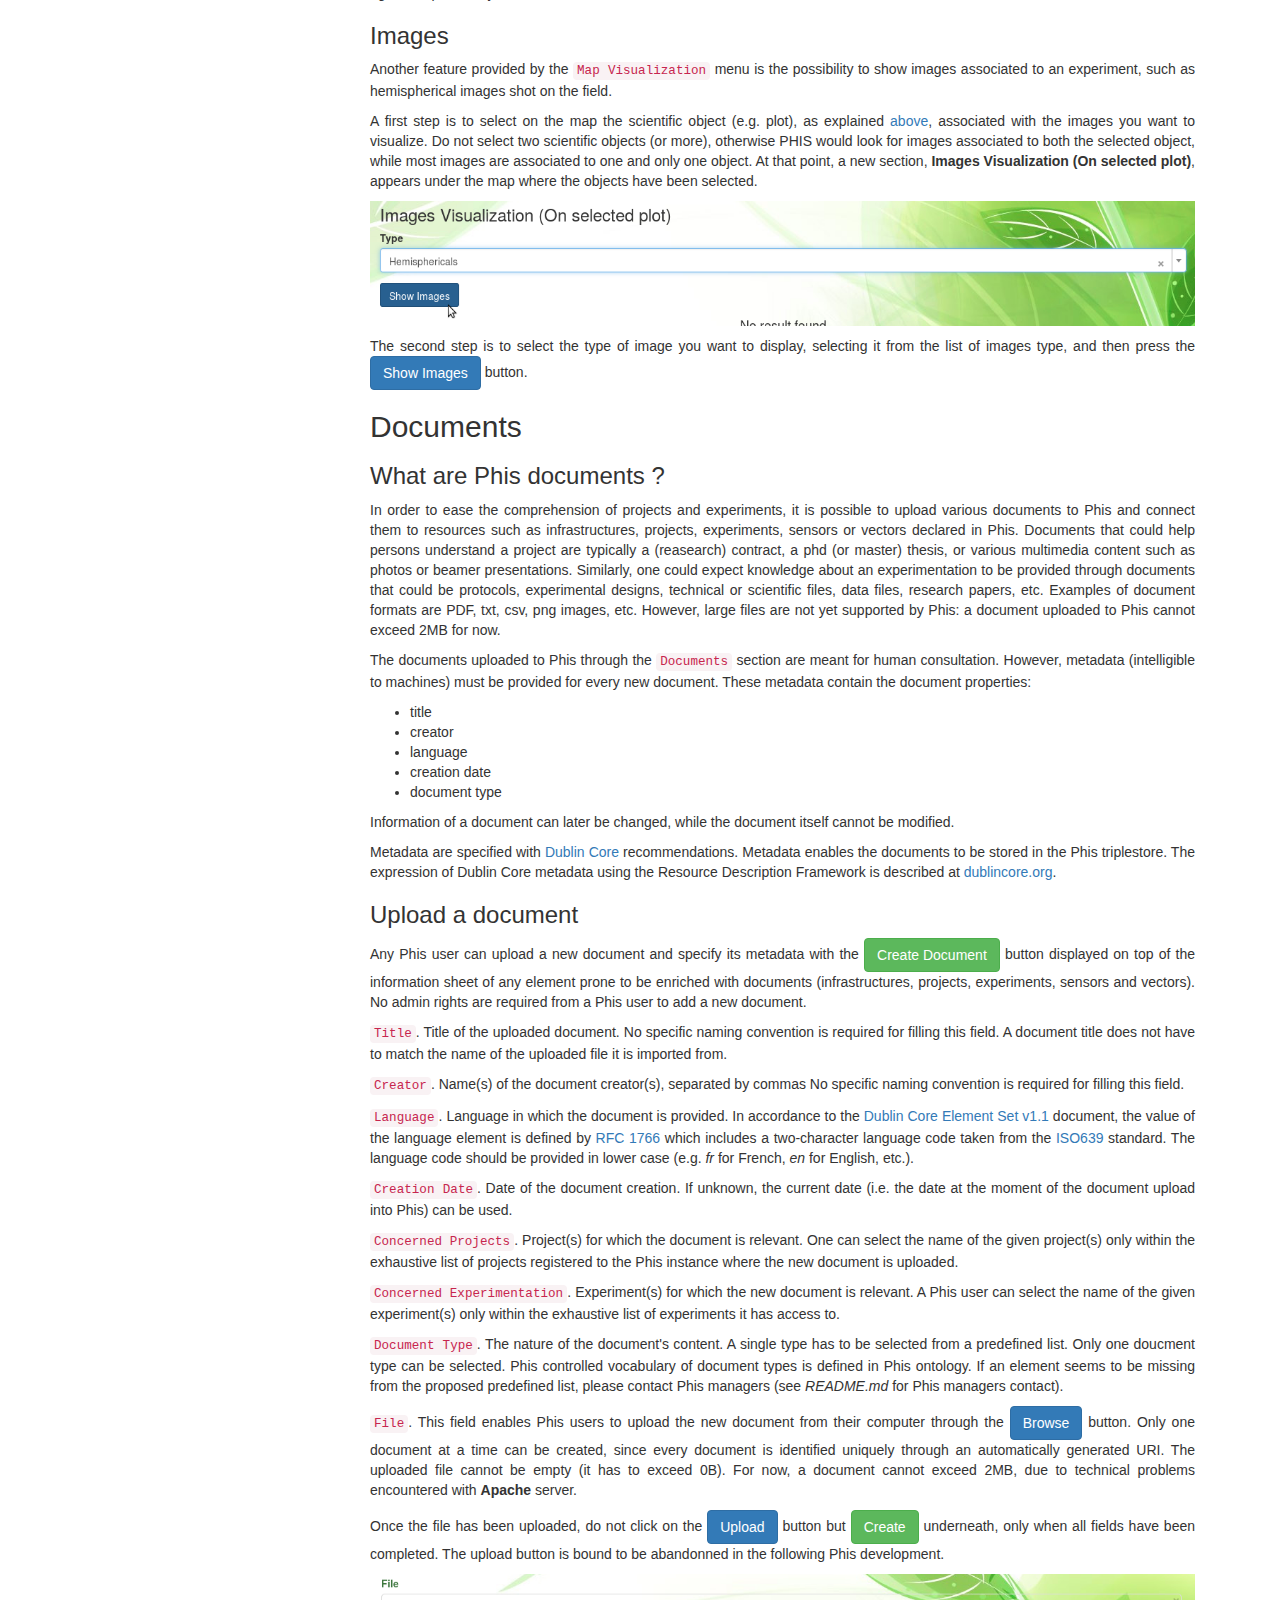
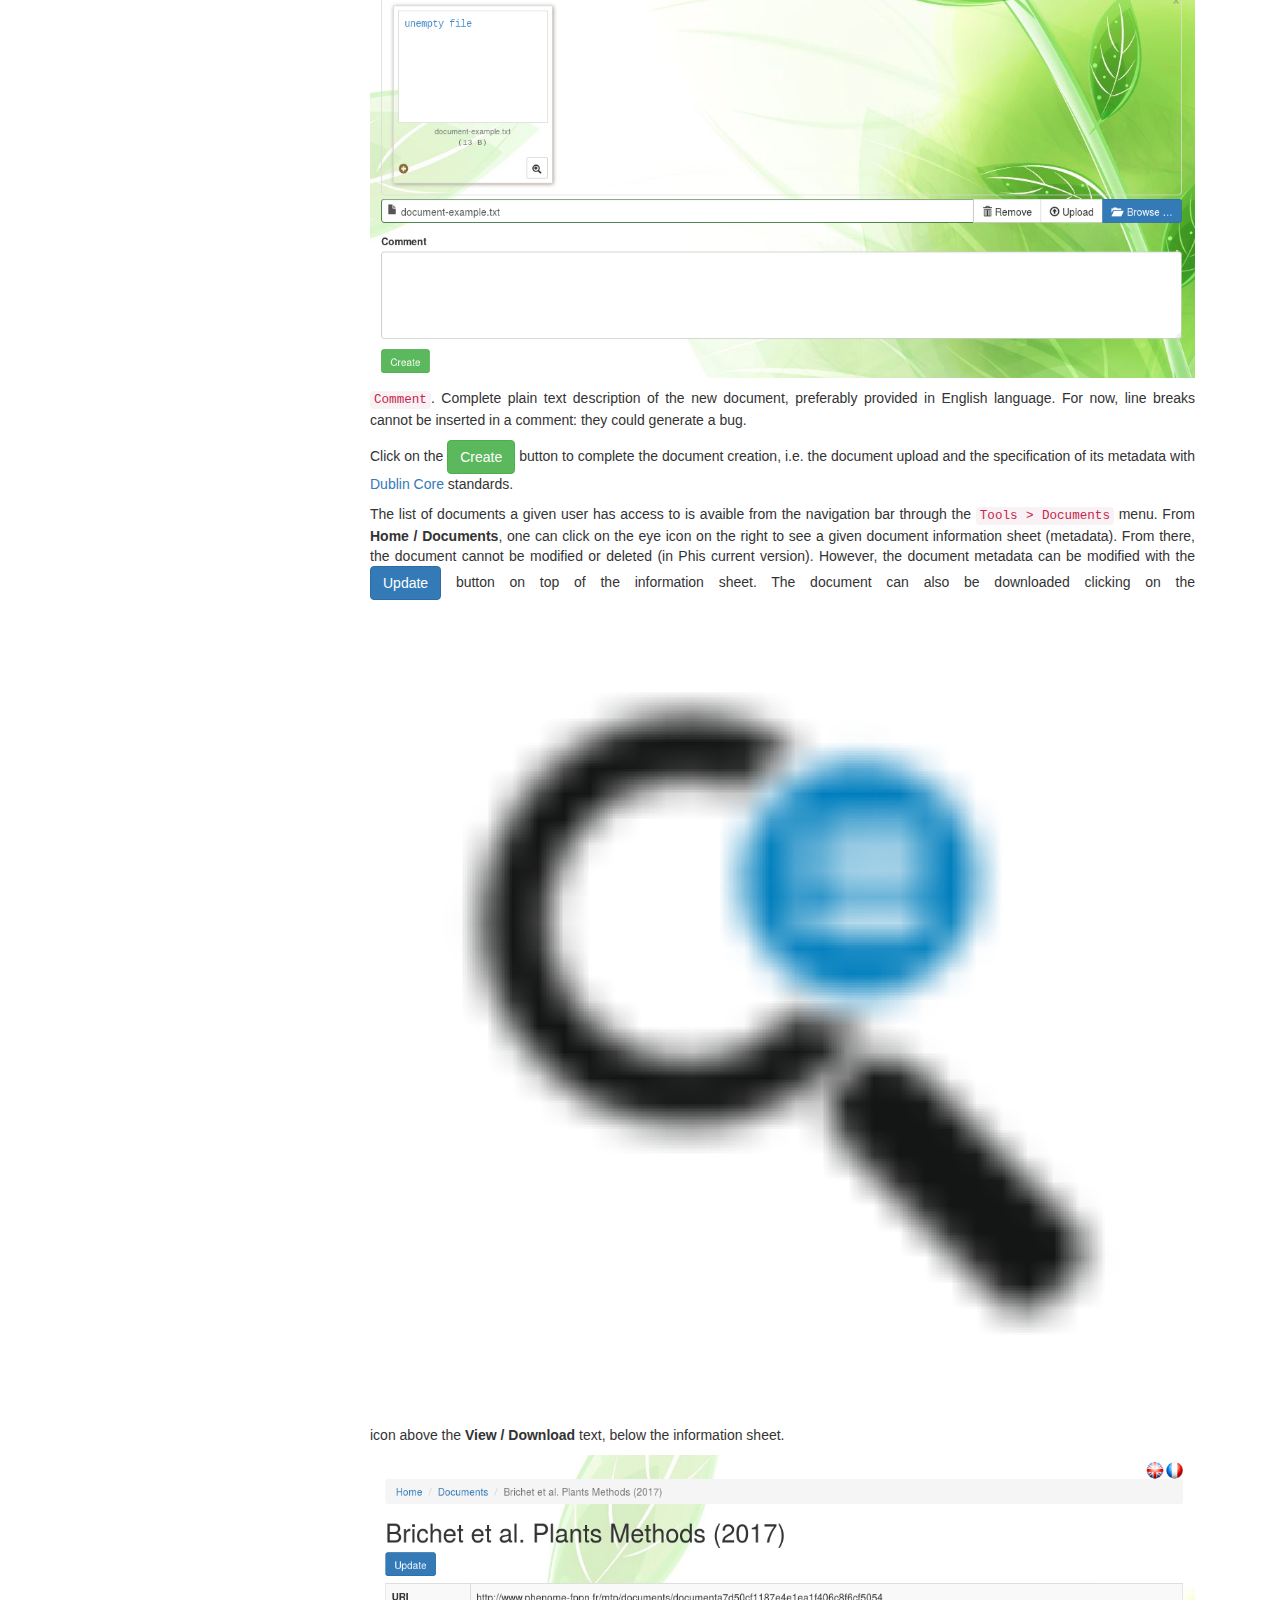
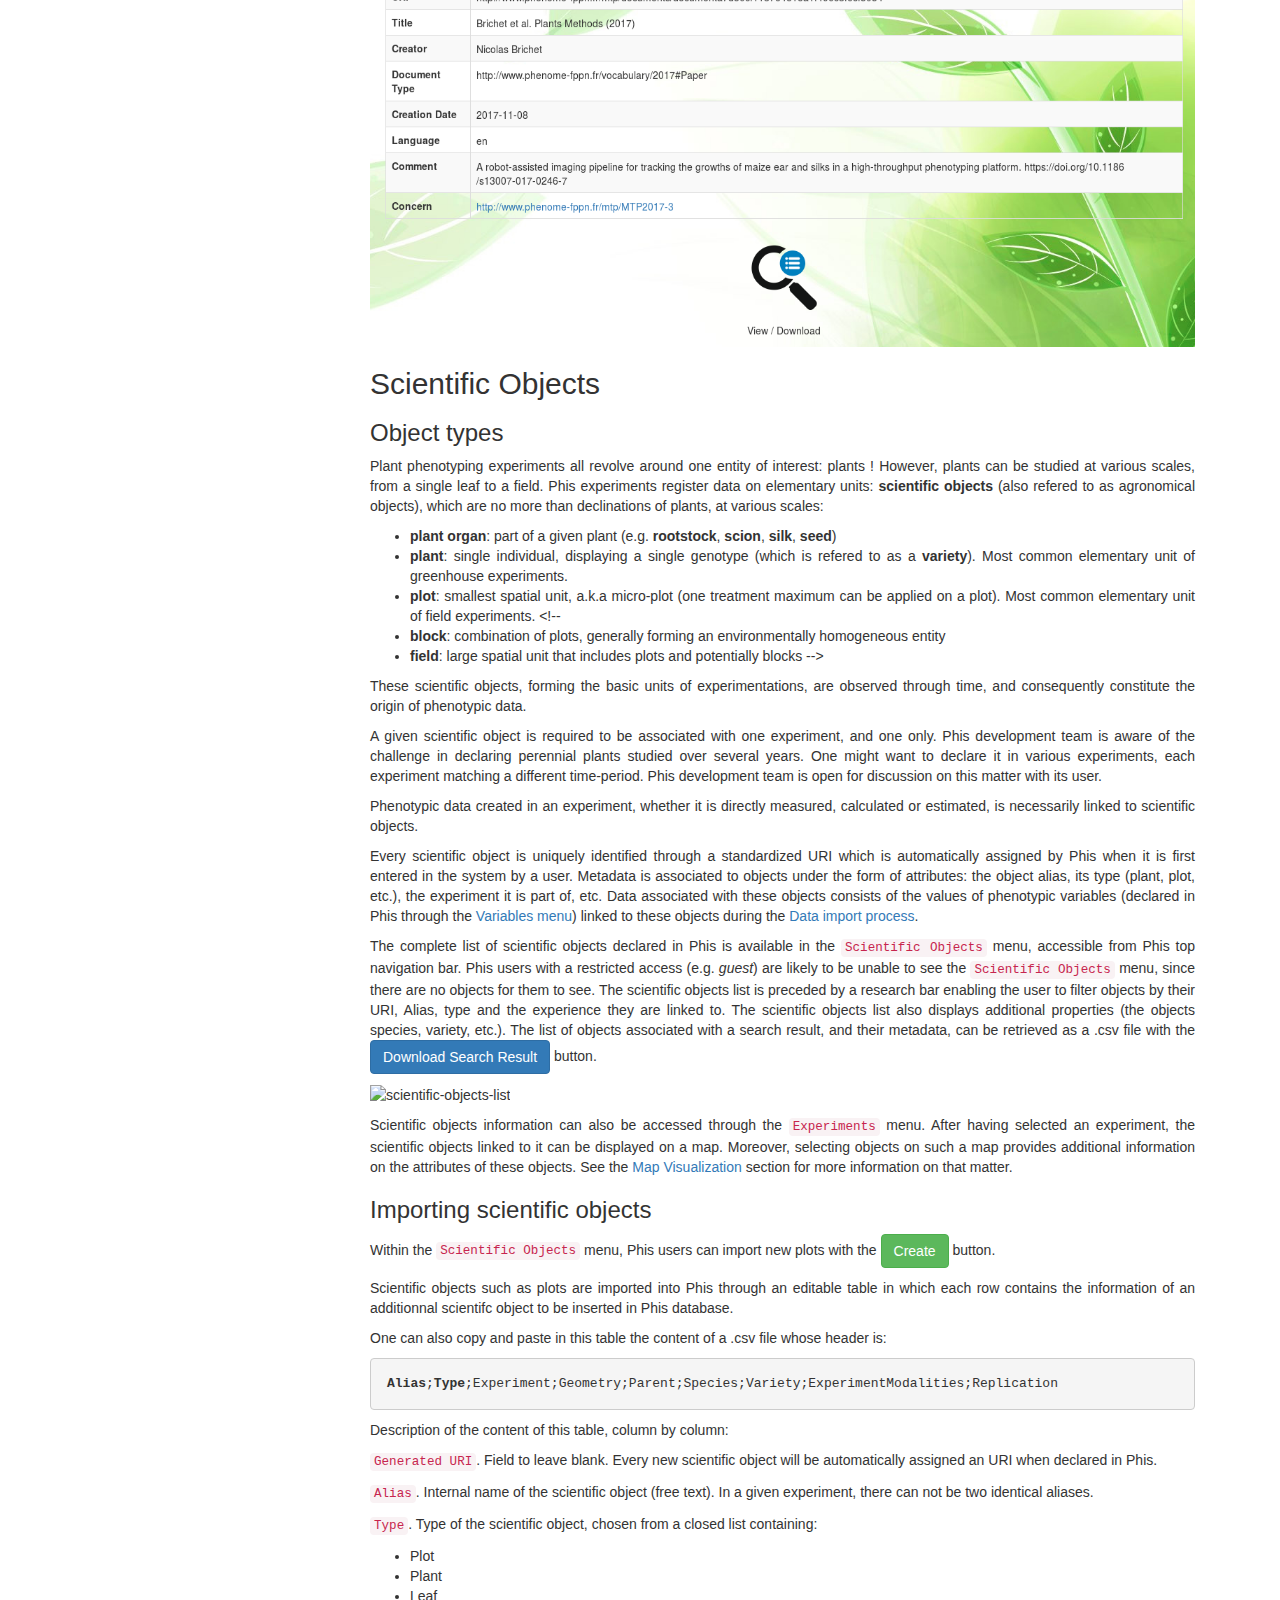
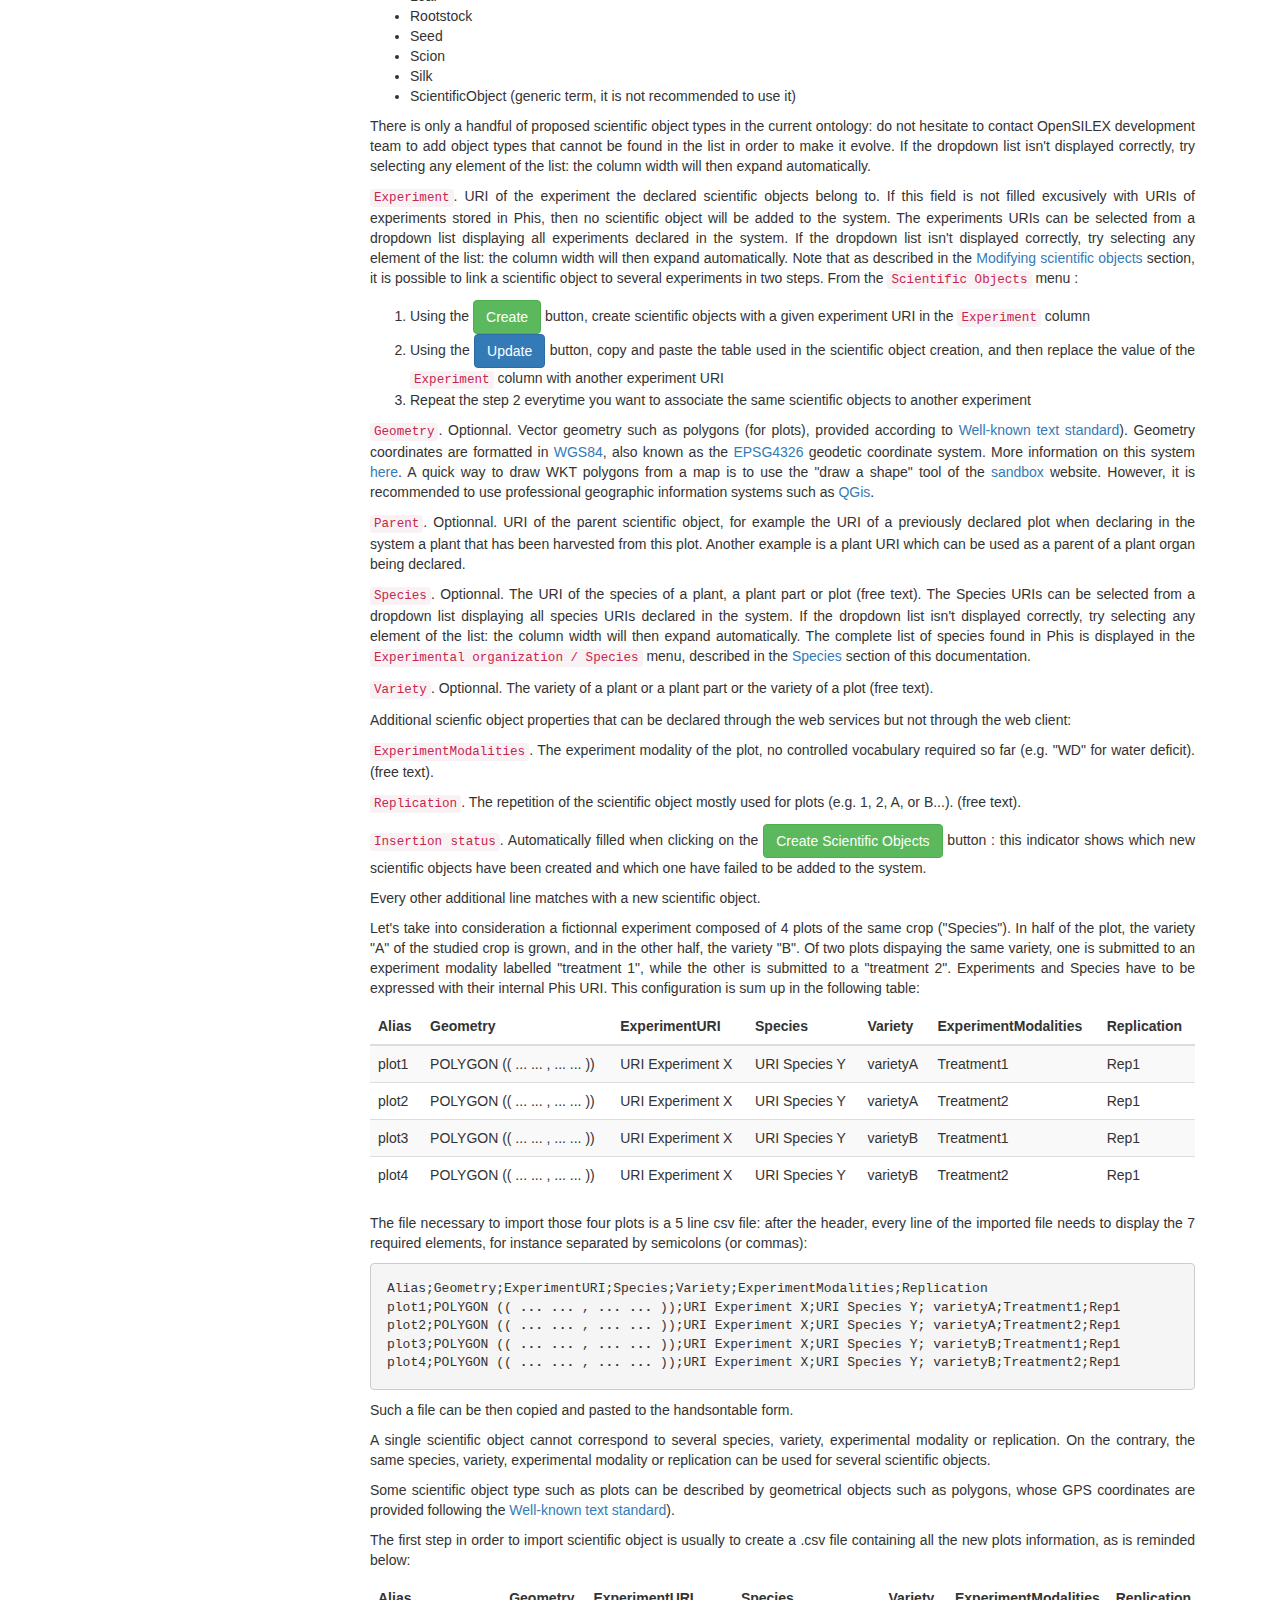
==== commit d692ae73: "Deployed f7c5bc2 with MkDocs version: 0.14.0" ====
--- a/experimental-organization/index.html
+++ b/experimental-organization/index.html
@@ -66,7 +66,7 @@
             
             
                 <li >
-                    <a href="../installation/">Installation</a>
+                    <a href="../devices/">Devices</a>
                 </li>
             
             
@@ -92,7 +92,7 @@
                     </a>
                 </li>
                 <li >
-                    <a rel="prev" href="../installation/">
+                    <a rel="prev" href="../devices/">
                         Next <i class="fa fa-arrow-right"></i>
                     </a>
                 </li>
@@ -116,13 +116,17 @@
         
             <li><a href="#documents">Documents</a></li>
         
-            <li><a href="#agronomical-objects">Agronomical Objects</a></li>
+            <li><a href="#scientific-objects">Scientific Objects</a></li>
+        
+            <li><a href="#species">Species</a></li>
         
             <li><a href="#variables">Variables</a></li>
         
             <li><a href="#dataset">Dataset</a></li>
         
             <li><a href="#annotations">Annotations</a></li>
+        
+            <li><a href="#events">Events</a></li>
         
     
     </ul>
@@ -134,7 +138,8 @@
 <p>Scientific experiments generate data, which is the focus the present information system.
 However, if only the data produced by experiments is stored, and not the complete experimental conditions, i.e. the environmental conditions, infrastructure and supporting equipment or resources used to conduct those experiments, then such archived data would be orphan and therefore non reusable.</p>
 <p>The first element of experimental conditions which is stored in Phis is the scientific frames linked to plant phenotyping experiments.
-A scientific frame can be a national infrastructure, a local infrastructure, or an installation (also refered to as "platform" or "facility"), as defined at <a href="https://emphasis.plant-phenotyping.eu/Infrastructure_ontology">emphasis.plant-phenotyping.eu</a> and at <a href="http://agroportal.lirmm.fr/ontologies/OEPO/?p=classes&amp;conceptid=http%3A%2F%2Fwww.phenome-fppn.fr%2Fvocabulary%2F2018%2Foepo%23Infrastructure">agroportal.lirmm.fr/ontologies/OEPO</a>.</p>
+A scientific frame can be a national infrastructure, a local infrastructure, or an installation (also refered to as "platform" or "facility"), as defined at <a href="https://emphasis.plant-phenotyping.eu/Infrastructure_ontology">emphasis.plant-phenotyping.eu</a> and at <a href="http://agroportal.lirmm.fr/ontologies/OEPO/?p=classes&amp;conceptid=http%3A%2F%2Fwww.phenome-fppn.fr%2Fvocabulary%2F2018%2Foepo%23Infrastructure">agroportal.lirmm.fr/ontologies/OEPO</a>.
+OEPO is progressively being replaced by the more generic <strong>Ontology of Experimental Scientif Objects (OESO)</strong> stored in GitHub at <a href="https://github.com/OpenSILEX/ontology-vocabularies">github.com/OpenSILEX/ontology-vocabularies</a>.</p>
 <p>Users register scientific frames in Phis in order to later enrich metadata associated to experimental data by establishing a link between this data and given scientific frames.</p>
 <p>The complete list of scientific frames registered in a Phis session is available in the <code>Experimental organization / Scientific frames</code> menu, accessible from Phis top navigation bar.</p>
 <p>The <span class="btn btn-warning">Add document</span> button at the top of the each scientific frame information sheet remains orange until a first document has been added, e.g. a flyer describing the infrastructure or an organization chart.
@@ -158,7 +163,7 @@
 There's no need to use the same case as the expected results: a lowercase search returns every results matching the characters, disregarding whether those match are lowercase or uppercase.
 Further information on a given project is available on its information sheet, accessed to from the projects list through the eye-icon on the right-hand side of this project row.</p>
 <p><img alt="project-menu" src="../img/projects-list_eye-icon.png" /></p>
-<p>A project information sheet displays all this project information stored in Phis : URI, acronyme, objective, start and end dates, contacts linked to the project, a description, etc.
+<p>A project information sheet displays all this project information stored in Phis: URI, acronyme, objective, start and end dates, contacts linked to the project, a description, etc.
 Documents (PDF, tables, etc.) can also be linked to a project.
 At the top of the project information sheet lie three buttons allowing the user to interact with the selected project.</p>
 <p><img alt="project-information-sheet" src="../img/project-information.png" /></p>
@@ -209,9 +214,9 @@
 <h3 id="what-are-experiments">What are experiments ?</h3>
 <p>Field plant phenotyping experimentations are refered to in Phis as <strong>Experiments</strong>.
 Experiments in Phis form self-sustained organizational units occuring in a delimited and known time frame.
-Every agronomical objects and environmental data stored in Phis field have to be related to an experiment.
+Every scientific objects and environmental data stored in Phis field have to be related to an experiment.
 Experiments include both raw and cleaned data.
-The data types found in Phis experiments are including but not limited to :</p>
+The data types found in Phis experiments are including but not limited to:</p>
 <ul>
 <li>phenotypic data</li>
 <li>environmental data</li>
@@ -222,7 +227,7 @@
 <p>Contrary to projects, experiments information sheets are not public, but accessible only to the Phis members which are part of the groups involved in these experiments.
 Please go to <a href="../../community/#access-rights">Access rights</a> for further details on this matter.</p>
 <p>From the <code>Experiments</code> menu, a Phis user has access to the list of experiments it has the rights to access to.
-Every experiment on this list is characterized by :</p>
+Every experiment on this list is characterized by:</p>
 <ul>
 <li>its <strong>URI</strong> which identies it uniquely</li>
 <li>its <strong>Alias</strong>, a short internal denomination</li>
@@ -236,7 +241,7 @@
 For more detail on experimental data access restrictions, see the section <a href="../../community/#restrictions-to-a-group">Restrictions to a group</a>.</p>
 <p><img alt="experiment-view" src="../img/experiments_view.png" /></p>
 <p>On top of the experiment information sheet, several buttons are displayed.
-The buttons <span class="btn btn-info">Map Visualization</span> and <span class="btn btn-success">Generate Map</span> enable the visualization of the agronomical objects (e.g. plots) of the experiment on a map centered on the experiment intallation location.
+The button <span class="btn btn-info">Map Visualization</span> enables the visualization of the scientific objects (e.g. plots) of the experiment on a map centered on the experiment intallation location.
 Jump to the section <a href="../../phis-docs-community/experimental-organization/#map-visualization">Map Visualization</a> for more information on experiment maps.
 The use of the other buttons, <span class="btn btn-primary">Update</span> and <span class="btn btn-warning">Add document</span>, is described at the end of the next section entitled <a href="../../phis-docs-community/experimental-organization/#create-an-experiment">Create an experiment</a>.
 The <span class="btn btn-default">Add annotation</span> button can be used by any user in order to annotate the selected experiment using the <a href="https://www.w3.org/TR/annotation-model/">Web Annotation Data Model</a> (oa).
@@ -305,22 +310,22 @@
 You should get another green "Resources updated" pop-up on the top right corner of your screen after having clicked on the <em>Update measured variable</em> button, which confirms the changes made.</p>
 <h3 id="map-visualization">Map visualization</h3>
 <h4 id="objects-selection">Objects selection</h4>
-<p>Agronomical objects associated with a given experiment, for example plots, can be displayed on a map, thanks to their geopositioning informations.
-In Phis, a map refers to a dynamic map where all the agronomical objects of a given experiment are represented.</p>
-<p>After having imported agronomical objects linked to an experiment, the map associated with this experiment is created within the <code>Experiments</code> menu through the <span class="btn btn-success">Generate Map</span> button.</p>
-<p>Once the map of an experiment has been created, there's no need to re-create it if no new agronomical object has been linked to this experiment.
-In such cases, the access to the experiment map is realized within the <code>Experiments</code> menu through the <span class="btn btn-info">Map Visualization</span> button.</p>
+<p>Scientific objects associated with a given experiment, for example plots, can be displayed on a map, thanks to their geopositioning informations.
+In Phis, a map refers to a dynamic map where all the scientific objects of a given experiment are represented.</p>
+<p>After having imported scientific objects linked to an experiment, a map associated with this experiment can be visualized within the <code>Experiments</code> menu through the <span class="btn btn-info">Map Visualization</span> button.</p>
+<p>From this <code>Map Visualization</code> menu, one can create and subsequently update its information (if new scientific objects have been linked to the experiment) through the <span class="btn btn-success">Generate Map</span> button on the top right corner of the web page.
+Once the map of an experiment has been created, there's no need to re-create it if no new scientific object (e.g. plot) has been linked to this experiment.</p>
 <p>The map of an experiment is dynamic: one can zoom in and out with the <strong>+</strong> and <strong>-</strong> sign at the top left corner of the map, or simply using the mouse wheel.
 The map visualization also works with a touchscreen.
 Map rotation is performed pressing <code>Alt + Shift</code> while draging the mouse pointer.
-Selecting multiple contiguous agronomical objects is performed pressing <code>Ctrl + Left Click</code> and then dragging the mouse pointer (still holding the mouse left click).
-Selecting multiple non-contiguous agronomical objects is performed pressing <code>Ctrl + Shift</code> and then using the left-click of the mouse pointer.</p>
+Selecting multiple contiguous scientific objects is performed pressing <code>Ctrl + Left Click</code> and then dragging the mouse pointer (still holding the mouse left click).
+Selecting multiple non-contiguous scientific objects is performed pressing <code>Ctrl + Shift</code> and then using the left-click of the mouse pointer.</p>
 <p><img alt="map-visualization-ctrl" src="../img/map-visualization_ctrl.png" /></p>
-<p>When agronomical objects of a map are selected, their attributes (alias within the experiment, crop specied, variety, modality, repetition) are displayed in a table under the map.</p>
+<p>When scientific objects of a map are selected, their attributes (alias within the experiment, crop species, variety, modality, replication) are displayed in a table under the map.</p>
 <p><img alt="map-visualization-selected" src="../img/map-visualization_selected.png" /></p>
 <h4 id="graphics-from-datasets">Graphics from datasets</h4>
 <p>Another feature provided by the <code>Map Visualization</code> menu is the possibility to plot graphics from datasets associated to an experiment.
-A first step is to select on the map agronomical objects (e.g. plots) as explained <a href="../../phis-docs-community/experimental-organization/#objects-selection">above</a>.
+A first step is to select on the map scientific objects (e.g. plots) as explained <a href="../../phis-docs-community/experimental-organization/#objects-selection">above</a>.
 In order to order to create clear graphics,one should avoid selecting too many objects at the same time.
 At that point, a new section, <strong>Dataset(s) Visualization (On selected plot(s))</strong>, appears under the map where the objects have been selected.
 The second step is to select the variable of the dataset from which a graphic should be produced.
@@ -333,21 +338,21 @@
 Variable values associated to a previous date will not appear in the graphic.</p>
 <p><code>Date End</code>. Optionnal. Last date at which variable values are used to produce a graphic.
 Variable values associated to a later date will not appear in the graphic.</p>
-<p>The last step is to press the <span class="btn btn-primary">Search</span> button, which will lead to the creation of a graphic displaying according to a time axis the variable values associated to :</p>
-<ul>
-<li>the agronomical objects selected on the map</li>
+<p>The last step is to press the <span class="btn btn-primary">Search</span> button, which will lead to the creation of a graphic displaying according to a time axis the variable values associated to:</p>
+<ul>
+<li>the scientific objects selected on the map</li>
 <li>the variable selected in the <strong>Quantitative Variable</strong> field</li>
 <li>potentially the time window between <strong>Date Start</strong> and <strong>Date End</strong> if those fields have been filled out</li>
 </ul>
 <p>On the new graphic, the time is displayed on the abscissa axis and the variable on the ordinate axis.
-Each points of the same color are associated to the same agronomical object which is identified below the graphic by its URI.
+Each points of the same color are associated to the same scientific object which is identified below the graphic by its URI.
 In future Phis developments, objects alias instead of URIs will be used as curve labels.
-Variable values and curve associated to an agronomical object can be masked by clicking on its associated curve label which at this point changes from black to grey.
+Variable values and curve associated to an scientific object can be masked by clicking on its associated curve label which at this point changes from black to grey.
 Clicking a second time on the label as the effect to show again the previously hidden curve.</p>
 <h3 id="images">Images</h3>
 <p>Another feature provided by the <code>Map Visualization</code> menu is the possibility to show images associated to an experiment, such as hemispherical images shot on the field.</p>
-<p>A first step is to select on the map the agronomical object (e.g. plot), as explained <a href="../../phis-docs-community/experimental-organization/#objects-selection">above</a>, associated with the images you want to visualize.
-Do not select two agronomical objects (or more), otherwise PHIS would look for images associated to both the selected object, while most images are associated to one and only one object.
+<p>A first step is to select on the map the scientific object (e.g. plot), as explained <a href="../../phis-docs-community/experimental-organization/#objects-selection">above</a>, associated with the images you want to visualize.
+Do not select two scientific objects (or more), otherwise PHIS would look for images associated to both the selected object, while most images are associated to one and only one object.
 At that point, a new section, <strong>Images Visualization (On selected plot)</strong>, appears under the map where the objects have been selected.</p>
 <p><img alt="images-visualization" src="../img/images-visualization.png" /></p>
 <p>The second step is to select the type of image you want to display, selecting it from the list of images type, and then press the <span class="btn btn-primary btn-file">Show Images</span> button.</p>
@@ -410,7 +415,7 @@
 The upload button is bound to be abandonned in the following Phis development.</p>
 <p><img alt="upload-file" src="../img/create-document_file.png" /></p>
 <p><code>Comment</code>. Complete plain text description of the new document, preferably provided in English language.
-For now, line breaks cannot be inserted in a comment : they could generate a bug.</p>
+For now, line breaks cannot be inserted in a comment: they could generate a bug.</p>
 <p>Click on the <span class="btn btn-success">Create</span> button to complete the document creation, i.e. the document upload and the specification of its metadata with <a href="http://dublincore.org/documents/dces/">Dublin Core</a> standards.</p>
 <p>The list of documents a given user has access to is avaible from the navigation bar through the <code>Tools &gt; Documents</code> menu.
 From <strong>Home / Documents</strong>, one can click on the eye icon on the right to see a given document information sheet (metadata).
@@ -418,45 +423,95 @@
 However, the document metadata can be modified with the <span class="btn btn-primary">Update</span> button on top of the information sheet.
 The document can also be downloaded clicking on the <img alt="view" src="../img/view_64_32.png" /> icon above the <strong>View / Download</strong> text, below the information sheet.</p>
 <p><img alt="update-document" src="../img/document-update.png" /></p>
-<h2 id="agronomical-objects">Agronomical Objects</h2>
+<h2 id="scientific-objects">Scientific Objects</h2>
 <h3 id="object-types">Object types</h3>
-<p>Plant phenotyping experiments all revolve around one entity of interest : plants !
-Phis experiments are focused on a given type of elements : <strong>agronomical objects</strong>, which are no more than declinations of plants, at various scales :</p>
-<ul>
-<li><strong>plant organ</strong> : part of a given plant</li>
-<li><strong>plant</strong> : single individual, displaying a single genotype, which is refered to as a <strong>variety</strong></li>
-<li><strong>plot</strong> : smallest spatial unit, a.k.a micro-plot (one treatment maximum can be applied on a plot)</li>
-<li><strong>block</strong> : combination of plots, generally forming an environmentally homogeneous entity</li>
-<li><strong>field</strong> : large spatial unit that includes plots and potentially blocks</li>
-</ul>
-<p>These agronomical objects, forming the basic units of experimentations, are observed through time, and consequently constitute the origin of phenotypic data.
-A given agronomical object is required to be associated with one experiment, and one only.
-Phenotypic data created in an experiment, whether is it directly measured, calculated or estimated, is necessarily linked to agronomical objects.</p>
-<p>Every agronomical object is uniquely identified through a standardized URI.
-Metadata is associate to objects under the form of attributes : alias, experiment modality, etc.
-The data associated with these objects correspond with the values of phenotypic variables associated</p>
-<p>The complete list of agronomical objects is available in the <code>Agronomical Objects</code> menu, accessible from Phis top navigation bar.
-A Phis user with a restricted access (e.g. <em>guestphis</em>) is likely to be unable to see the <code>Agronomical Objects</code> menu, since there are no objects for her/him to see.
-The agronomical objects list is preceded by a research bar enabling the user to filter objects by their URI, Alias, type, and the experience they are linked to.
+<p>Plant phenotyping experiments all revolve around one entity of interest: plants !
+However, plants can be studied at various scales, from a single leaf to a field.
+Phis experiments register data on elementary units: <strong>scientific objects</strong> (also refered to as agronomical objects), which are no more than declinations of plants, at various scales:</p>
+<ul>
+<li><strong>plant organ</strong>: part of a given plant (e.g. <strong>rootstock</strong>, <strong>scion</strong>, <strong>silk</strong>, <strong>seed</strong>)</li>
+<li><strong>plant</strong>: single individual, displaying a single genotype (which is refered to as a <strong>variety</strong>). Most common elementary unit of greenhouse experiments.</li>
+<li><strong>plot</strong>: smallest spatial unit, a.k.a micro-plot (one treatment maximum can be applied on a plot). Most common elementary unit of field experiments.
+&lt;!--</li>
+<li><strong>block</strong>: combination of plots, generally forming an environmentally homogeneous entity</li>
+<li><strong>field</strong>: large spatial unit that includes plots and potentially blocks
+--&gt;</li>
+</ul>
+<p>These scientific objects, forming the basic units of experimentations, are observed through time, and consequently constitute the origin of phenotypic data.</p>
+<p>A given scientific object is required to be associated with one experiment, and one only.
+Phis development team is aware of the challenge in declaring perennial plants studied over several years. One might want to declare it in various experiments, each experiment matching a different time-period.
+Phis development team is open for discussion on this matter with its user.</p>
+<p>Phenotypic data created in an experiment, whether it is directly measured, calculated or estimated, is necessarily linked to scientific objects.</p>
+<p>Every scientific object is uniquely identified through a standardized URI which is automatically assigned by Phis when it is first entered in the system by a user.
+Metadata is associated to objects under the form of attributes: the object alias, its type (plant, plot, etc.), the experiment it is part of, etc.
+Data associated with these objects consists of the values of phenotypic variables (declared in Phis through the <a href="../../phis-docs-community/experimental-organization/#variables">Variables menu</a>) linked to these objects during the <a href="../../phis-docs-community/experimental-organization/#dataset">Data import process</a>.</p>
+<p>The complete list of scientific objects declared in Phis is available in the <code>Scientific Objects</code> menu, accessible from Phis top navigation bar.
+Phis users with a restricted access (e.g. <em>guest</em>) are likely to be unable to see the <code>Scientific Objects</code> menu, since there are no objects for them to see.
+The scientific objects list is preceded by a research bar enabling the user to filter objects by their URI, Alias, type and the experience they are linked to.
+The scientific objects list also displays additional properties (the objects species, variety, etc.).
 The list of objects associated with a search result, and their metadata, can be retrieved as a .csv file with the <span class="btn btn-primary">Download Search Result</span> button.</p>
-<p><img alt="objects-list" src="../img/agronomical-objects_list.png" /></p>
-<p>Agronomical objects information can also be accessed through the <code>Experiments</code> menu.
-After having selected an experiment, the agronomical objects linked to it can be displayed on a map.
+<p><img alt="scientific-objects-list" src="../img/scientific-objects_list-2.png" /></p>
+<p>Scientific objects information can also be accessed through the <code>Experiments</code> menu.
+After having selected an experiment, the scientific objects linked to it can be displayed on a map.
 Moreover, selecting objects on such a map provides additional information on the attributes of these objects.
 See the <a href="../../phis-docs-community/experimental-organization/#map-visualization">Map Visualization</a> section for more information on that matter.</p>
-<h3 id="importing-plots">Importing plots</h3>
-<p>Within the <code>Agronomical objects</code> menu, Phis users can import new plots with the
+<h3 id="importing-scientific-objects">Importing scientific objects</h3>
+<p>Within the <code>Scientific Objects</code> menu, Phis users can import new plots with the
 <span class="btn btn-success">Create</span> button.</p>
-<p>Plot, which are agronomical objects, are imported into Phis through a .csv file containing on its first line the following header :</p>
-<pre><code>Alias;Geometry;ExperimentURI;Species;Variety;ExperimentModalities;Repetition
+<p>Scientific objects such as plots are imported into Phis through an editable table in which each row contains the information of an additionnal scientifc object to be inserted in Phis database.</p>
+<p>One can also copy and paste in this table the content of a .csv file whose header is:</p>
+<pre><code>Alias;Type;Experiment;Geometry;Parent;Species;Variety;ExperimentModalities;Replication
 </code></pre>
 
-<p>Every other additional line matches with a new plot.</p>
-<p>Let's take into consideration a fictionnal experiment composed of 4 plots of the same crop ("species").
+<p>Description of the content of this table, column by column:</p>
+<p><code>Generated URI</code>. Field to leave blank. Every new scientific object will be automatically assigned an URI when declared in Phis.</p>
+<p><code>Alias</code>. Internal name of the scientific object (free text).
+In a given experiment, there can not be two identical aliases.</p>
+<p><code>Type</code>. Type of the scientific object, chosen from a closed list containing:</p>
+<ul>
+<li>Plot</li>
+<li>Plant</li>
+<li>Leaf</li>
+<li>Rootstock</li>
+<li>Seed</li>
+<li>Scion</li>
+<li>Silk</li>
+<li>ScientificObject (generic term, it is not recommended to use it)</li>
+</ul>
+<p>There is only a handful of proposed scientific object types in the current ontology: do not hesitate to contact OpenSILEX development team to add object types that cannot be found in the list in order to make it evolve.
+If the dropdown list isn't displayed correctly, try selecting any element of the list: the column width will then expand automatically.</p>
+<p><code>Experiment</code>. URI of the experiment the declared scientific objects belong to.
+If this field is not filled excusively with URIs of experiments stored in Phis, then no scientific object will be added to the system.
+The experiments URIs can be selected from a dropdown list displaying all experiments declared in the system.
+If the dropdown list isn't displayed correctly, try selecting any element of the list: the column width will then expand automatically.
+Note that as described in the <a href="../../phis-docs-community/experimental-organization/#modifying-scientific-objects">Modifying scientific objects</a> section, it is possible to link a scientific object to several experiments in two steps. From the <code>Scientific Objects</code> menu :</p>
+<ol>
+<li>Using the <span class="btn btn-success">Create</span> button, create scientific objects with a given experiment URI in the <code>Experiment</code> column</li>
+<li>Using the <span class="btn btn-primary">Update</span> button, copy and paste the table used in the scientific object creation, and then replace the value of the <code>Experiment</code> column with another experiment URI</li>
+<li>Repeat the step 2 everytime you want to associate the same scientific objects to another experiment</li>
+</ol>
+<p><code>Geometry</code>. Optionnal. Vector geometry such as polygons (for plots), provided according to <a href="https://en.wikipedia.org/wiki/Well-known_text">Well-known text standard</a>).
+Geometry coordinates are formatted in <a href="http://spatialreference.org/ref/epsg/wgs-84/">WGS84</a>, also known as the <a href="http://epsg.io/4326">EPSG4326</a> geodetic coordinate system.
+More information on this system <a href="https://confluence.qps.nl/qinsy/en/world-geodetic-system-1984-wgs84-29855173.html">here</a>.
+A quick way to draw WKT polygons from a map is to use the "draw a shape" tool of the <a href="https://arthur-e.github.io/Wicket/sandbox-gmaps3.html">sandbox</a> website.
+However, it is recommended to use professional geographic information systems such as <a href="https://www.qgis.org">QGis</a>.</p>
+<p><code>Parent</code>. Optionnal. URI of the parent scientific object, for example the URI of a previously declared plot when declaring in the system a plant that has been harvested from this plot.
+Another example is a plant URI which can be used as a parent of a plant organ being declared.</p>
+<p><code>Species</code>. Optionnal. The URI of the species of a plant, a plant part or plot (free text).
+The Species URIs can be selected from a dropdown list displaying all species URIs declared in the system.
+If the dropdown list isn't displayed correctly, try selecting any element of the list: the column width will then expand automatically.
+The complete list of species found in Phis is displayed in the  <code>Experimental organization / Species</code> menu, described in the <a href="../../phis-docs-community/experimental-organization/#species">Species</a> section of this documentation.</p>
+<p><code>Variety</code>. Optionnal. The variety of a plant or a plant part or the variety of a plot (free text).</p>
+<p>Additional scienfic object properties that can be declared through the web services but not through the web client:</p>
+<p><code>ExperimentModalities</code>. The experiment modality of the plot, no controlled vocabulary required so far (e.g. "WD" for water deficit). (free text).</p>
+<p><code>Replication</code>. The repetition of the scientific object mostly used for plots (e.g. 1, 2, A, or B...). (free text).</p>
+<p><code>Insertion status</code>. Automatically filled when clicking on the <span class="btn btn-success">Create Scientific Objects</span> button : this indicator shows which new scientific objects have been created and which one have failed to be added to the system.</p>
+<p>Every other additional line matches with a new scientific object.</p>
+<p>Let's take into consideration a fictionnal experiment composed of 4 plots of the same crop ("Species").
 In half of the plot, the variety "A" of the studied crop is grown, and in the other half, the variety "B".
 Of two plots dispaying the same variety, one is submitted to an experiment modality labelled "treatment 1", while the other is submitted to a "treatment 2".
 Experiments and Species have to be expressed with their internal Phis URI.
-This configuration is sum up in the following table :</p>
+This configuration is sum up in the following table:</p>
 <table>
 <thead>
 <tr>
@@ -466,7 +521,7 @@
 <th>Species</th>
 <th align="left">Variety</th>
 <th>ExperimentModalities</th>
-<th>Repetition</th>
+<th>Replication</th>
 </tr>
 </thead>
 <tbody>
@@ -508,20 +563,19 @@
 </tr>
 </tbody>
 </table>
-<p>The file necessary to import those four plots is a 5 line csv file: after the header, every line of the imported file needs to display the 7 required elements separated by semicolons :</p>
-<pre><code>Alias;Geometry;ExperimentURI;Species;Variety;ExperimentModalities;Repetition
+<p>The file necessary to import those four plots is a 5 line csv file: after the header, every line of the imported file needs to display the 7 required elements, for instance separated by semicolons (or commas):</p>
+<pre><code>Alias;Geometry;ExperimentURI;Species;Variety;ExperimentModalities;Replication
 plot1;POLYGON (( ... ... , ... ... ));URI Experiment X;URI Species Y; varietyA;Treatment1;Rep1
 plot2;POLYGON (( ... ... , ... ... ));URI Experiment X;URI Species Y; varietyA;Treatment2;Rep1
 plot3;POLYGON (( ... ... , ... ... ));URI Experiment X;URI Species Y; varietyB;Treatment1;Rep1
 plot4;POLYGON (( ... ... , ... ... ));URI Experiment X;URI Species Y; varietyB;Treatment2;Rep1
 </code></pre>
 
-<p>A single plot cannot correspond to several species, variety, experimental modality or repetition.
-On the contrary, the same species, variety, experimental modality or repetition can be used for several plots.</p>
-<p>Plots are geometrical objects such as polygons, provided according to <a href="https://en.wikipedia.org/wiki/Well-known_text">Well-known text standard</a>).
-Geometry coordinates are formatted in <a href="http://spatialreference.org/ref/epsg/wgs-84/">WGS84</a>, alsa known as the <a href="http://epsg.io/4326">EPSG4326</a> geodetic coordinate system.
-More information on this system <a href="https://confluence.qps.nl/qinsy/en/world-geodetic-system-1984-wgs84-29855173.html">here</a>.</p>
-<p>The first step in order to import plots is therefore to create a .csv file containing all the new plots information, as is reminded below :</p>
+<p>Such a file can be then copied and pasted to the handsontable form.</p>
+<p>A single scientific object cannot correspond to several species, variety, experimental modality or replication.
+On the contrary, the same species, variety, experimental modality or replication can be used for several scientific objects.</p>
+<p>Some scientific object type such as plots can be described by geometrical objects such as polygons, whose GPS coordinates are provided following the <a href="https://en.wikipedia.org/wiki/Well-known_text">Well-known text standard</a>).</p>
+<p>The first step in order to import scientific object is usually to create a .csv file containing all the new plots information, as is reminded below:</p>
 <table>
 <thead>
 <tr>
@@ -531,7 +585,7 @@
 <th>Species</th>
 <th align="left">Variety</th>
 <th>ExperimentModalities</th>
-<th>Repetition</th>
+<th>Replication</th>
 </tr>
 </thead>
 <tbody>
@@ -546,28 +600,38 @@
 </tr>
 </tbody>
 </table>
-<p>THe second step is to import the .csv file through the <span class="btn btn-primary">Browse</span> button, at the bottom right of the <code>Home / Agronomical Objects / Create Agronomical Object</code> menu.</p>
-<p><img alt="new-objects-browse" src="../img/create-object_browse.png" /></p>
-<p>Use the file browser to select the desired .csv file and open it.</p>
-<p><img alt="new-objects-find-file" src="../img/create-object_find-file.png" /></p>
-<p>Check the imported file but do not press the Upload button.
-Only on file at a time can be imported.</p>
-<p><img alt="new-objects-create" src="../img/create-object_click-create.png" /></p>
-<p>After having pressed the <span class="btn btn-success">Create</span> bottom button the number of imported agronomical objects is displayed.</p>
-<p><img alt="new-objects-success" src="../img/create-object_result.png" /></p>
-<h3 id="visualize-agronomical-objects">Visualize agronomical objects</h3>
+<p>The second step is to copy and paste the content of the CSV file in the handsontable form displayed in the <code>Home / Scientific Objects / Create Scientific Object</code> menu and then click on the <span class="btn btn-success">Create Scientific Objects</span> bottom button to complete the declaration of scientific objects.</p>
+<p><img alt="new-objects-create" src="../img/create-object_handsontable.png" /></p>
+<!---
+After having pressed the <span class="btn btn-success">Create Scientific Objects</span> bottom button, the number of imported scientific objects is displayed.
+
+![new-objects-success](img/create-object_result.png)
+--->
+
+<h3 id="modifying-scientific-objects">Modifying scientific objects</h3>
+<p>Within the <code>Scientific Objects</code> menu, Phis users can modify the properties of existing scientific objects with the <span class="btn btn-primary">Update</span> button.</p>
+<p>Scientific objects such as plots are modified through an editable table in which each row contains the information of an additionnal scientifc object to be modified in Phis database.</p>
+<p>Even if you want to change the value of only one property of an experimental object (i.e. its experimental modality), you need to provide in the handsontable all of its former properties that you want to keep (e.g. type, species, etc.), otherwise this information will be lost.</p>
+<p>It is not possible to change the experiment to which a scientific object participates, however it is possible to state that a scientific object participates in various experiments.
+In order to assign scientific objects to two experiments, one has to create those scientific objects through the <span class="btn btn-success">Create</span> button of the <code>Home / Scientific Objects</code> menu, assigning them to a first experiment, and then submit the same table through the <span class="btn btn-primary">Update</span> button, with the exception of the "ExperimentURI" field which will display of URI of the other experiment the new scientific objects belong to.</p>
+<h3 id="visualize-scientific-objects">Visualize scientific objects</h3>
 <p>See <a href="../../phis-docs-community/experimental-organization/#map-visualization">Map Visualization</a> section.</p>
+<h2 id="species">Species</h2>
+<p>The complete list of species registered in a Phis session is available in the <code>Experimental organization / Species</code> menu, accessible from Phis top navigation bar.</p>
+<p>This list comes handy when declaring the species a scientific object belongs to. Instead of using free text when specifing a species, we choose between the available species URI.
+This procedure prevents the use of various names for the same entity, e.g. <em>triticum aestivum</em> and <em>bread wheat</em>.</p>
+<p>There is only a handful of proposed species in the current ontology: do not hesitate to contact OpenSILEX development team to add species that cannot be found in the list in order to make it evolve.</p>
 <h2 id="variables">Variables</h2>
 <h3 id="variables-properties">Variables properties</h3>
-<p>Phis variables characterize Phis <strong>agronomical objects</strong> or their <strong>environment</strong>.
-Variables characterizing agronomical objects are <strong>phenotypic variables</strong>, while variables characterizing the environment in which those agronomical objects are studied are refered to as <strong>environmental variables</strong>.
+<p>Phis variables characterize Phis <strong>scientific objects</strong> or their <strong>environment</strong>.
+Variables characterizing scientific objects are <strong>phenotypic variables</strong>, while variables characterizing the environment in which those scientific objects are studied are refered to as <strong>environmental variables</strong>.
 Phis variables can be either directly mesured by a sensor, either computed from one or several variables.</p>
 <p>Every variable produced by an experiment must have been previously created in Phis, and every variable created in Phis has to be defined unambuigusously.
 Consequently, when a user refers to a variable in an experiment, there is no ambiguity about the concept he is refering to.
 Moreover, the usage of unequivocal variables in experiments is a necessary step towards a more intelligible, reliable and reproducible Science.</p>
 <p>Phis variables are listed in the <code>Variables</code> menu.
 A Phis user with a restricted access (e.g. <em>guestphis</em>) is likely to be unable to see the <code>Variables</code> menu, since there is no variable for her/him to see.</p>
-<p>Variable definition is based on the <a href="http://www.cropontology.org/CropOntology_Curation_Guidelines_20160510.pdf">Crop Ontology guidelines</a>.
+<p>Variable definition is based on the <a href="https://b927e63d-a-c5a1c92d-s-sites.googlegroups.com/a/cgxchange.org/cropontologycommunity/home/guidelines-for-the-trait-dictionary-template-v-5/11_05_2018_CropOntology_Curation_Guidelines.pdf">Crop Ontology guidelines (draft document)</a>.
 Therefore, Phis variables are all unequivocally characterized by the following triplet:</p>
 <ul>
 <li>a single <strong>trait</strong>, either a phenotypic trait or an environmental feature, which is the subject of the new variable</li>
@@ -605,7 +669,7 @@
 In the case of a new unit, do not fill the <code>Unit label</code> field but the <code>Internal label</code> one, below the <span class="btn btn-danger"><strong>-</strong></span> red icon that replaced the <span class="btn btn-success"><strong>+</strong></span> green icon.
 This new unit label should be if possible meaningful, distinct from other unit labels, and underscores "_" should be avoided.</p>
 <p>Otherwise, if the appropriate unit is already register in Phis, then one only has to select it from the <code>Unit label</code> field, without clicking on the <span class="btn btn-success"><strong>+</strong></span> green icon (or clicking on the <span class="btn btn-danger"><strong>-</strong></span> red icon if the <span class="btn btn-success"><strong>+</strong></span> green icon had previously been clicked on).</p>
-<p>In the tricky case of a variable presenting no unit (e.g. pH), it is advised to crete a new unit whose label would be : dimensionless_unit_<em>variable-name</em> (e.g. dimensionless_unit_pH).
+<p>In the tricky case of a variable presenting no unit (e.g. pH), it is advised to crete a new unit whose label would be: dimensionless_unit_<em>variable-name</em> (e.g. dimensionless_unit_pH).
 It matters in order not to use the same "unit" for every variable displaying a dimensionless unit.
 More on this topic on the <a href="http://www.ontobee.org/ontology/UO?iri=http://purl.obolibrary.org/obo/UO_0000196">ontobee.org</a> website.</p>
 <p><img alt="existing-trait" src="../img/create-variable_existing-unit.png" /></p>
@@ -618,24 +682,24 @@
 <p><code>Relation</code> refers to the nature of the relation between the entity and the concept defined in an ontology.
 This semantic relation is provided using SKOS.
 The entity can either be, compared to an ontology concept, an <strong>exact match</strong>, a <strong>close match</strong>, <strong>narrower</strong> or <strong>broader</strong>.</p>
-<p>SKOS mapping properties, <code>skos:closeMatch</code> and <code>skos:exactMatch</code>, are used to state alignement links between SKOS concepts, as indicated in the <a href="https://www.w3.org/TR/skos-reference/#mapping">w3 SKOS Mapping properties web page</a> :</p>
-<ul>
-<li><strong><a href="https://www.w3.org/TR/skos-reference/#exactMatch">exactMatch</a></strong> : used to link two concepts, indicating a high degree of confidence that the concepts can be used interchangeably across a wide range of information retrieval applications. <code>skos:exactMatch</code> is a transitive property, and is a sub-property of <code>skos:closeMatch</code>. <em>Example: <code>&lt;MyNewNDVIVariable&gt; skos:exactMatch &lt;CO_322:0000880&gt;</code> asserts that the variable 'MyNewNDVIVariable' created in Phis refers to the exact same concept as does the variable 'NDVI_M_idx' already defined in the Crop Ontology and uniquely identified as 'CO_322:0000880'</em></li>
-<li><strong><a href="https://www.w3.org/TR/skos-reference/#closeMatch">closeMatch</a></strong> : used to link two concepts that are sufficiently similar that they can be used interchangeably in some information retrieval applications. In order to avoid the possibility of "compound errors" when combining mappings across more than two concept schemes, <code>skos:closeMatch</code> is not declared to be a transitive property. <em>Example: <code>&lt;MyNewLAIVariable&gt; skos:closeMatch &lt;http://www.cropontology.org/rdf/CO_321:0001254&gt;</code> asserts that the variable 'MyNewLAIVariable' created in Phis is very similar to the variable 'LAI_Calc_Idx' already defined in the Crop Ontology and uniquely identified as 'CO_321:0001254'</em></li>
-</ul>
-<p>SKOS hierarchical properties <code>skos:broader</code> and <code>skos:narrower</code> are used to assert a direct hierarchical link between two SKOS concepts, as indicated in the <a href="https://www.w3.org/TR/skos-reference/#semantic-relations">w3 Semantic Relations web page</a> :</p>
-<ul>
-<li><strong><a href="https://www.w3.org/TR/skos-reference/#broader">broader</a></strong> (label=<em>has broader</em>) : a triple <code>&lt;A&gt; skos:broader &lt;B&gt;</code> asserts that <code>&lt;B&gt;</code>, the object of the triple, is a broader concept than <code>&lt;A&gt;</code>, the subject of the triple. <em>Example: <code>&lt;MyNewPlantHeightTrait&gt; skos:broader &lt;CO_322:0000994&gt;</code> asserts that the trait 'MyNewPlantHeightTrait' created in Phis refers to a concept that has a broader one: which is the concept refered to by the trait 'Plant height' already defined in the Crop Ontology and uniquely identified as 'CO_322:0000994'</em></li>
-<li><strong><a href="https://www.w3.org/TR/skos-reference/#narrower">narrower</a></strong> (label=<em>has narrower</em>)  :  a triple <code>&lt;C&gt; skos:narrower &lt;D&gt;</code> asserts that <code>&lt;D&gt;</code>, the object of the triple, is a narrower concept than <code>&lt;C&gt;</code>, the subject of the triple. <code>skos:broader</code> is <code>owl:inverseOf</code> the property <code>skos:narrower</code>.  <em>Example: <code>&lt;MyNewStageEstimationMethod&gt; skos:narrower &lt;http://www.cropontology.org/terms/CO_322:0000905/&gt;</code> asserts that the method 'MyNewStageEstimationMethod' created in Phis refers to a concept that has a narrower one, which is the concept refered to by the method 'Silking date - Estimation' already defined in the Crop Ontology and uniquely identified as 'http://www.cropontology.org/terms/CO_322:0000905/'</em></li>
+<p>SKOS mapping properties, <code>skos:closeMatch</code> and <code>skos:exactMatch</code>, are used to state alignement links between SKOS concepts, as indicated in the <a href="https://www.w3.org/TR/skos-reference/#mapping">w3 SKOS Mapping properties web page</a>:</p>
+<ul>
+<li><strong><a href="https://www.w3.org/TR/skos-reference/#exactMatch">exactMatch</a></strong>: used to link two concepts, indicating a high degree of confidence that the concepts can be used interchangeably across a wide range of information retrieval applications. <code>skos:exactMatch</code> is a transitive property, and is a sub-property of <code>skos:closeMatch</code>. <em>Example: <code>&lt;MyNewNDVIVariable&gt; skos:exactMatch &lt;CO_322:0000880&gt;</code> asserts that the variable 'MyNewNDVIVariable' created in Phis refers to the exact same concept as does the variable 'NDVI_M_idx' already defined in the Crop Ontology and uniquely identified as 'CO_322:0000880'</em></li>
+<li><strong><a href="https://www.w3.org/TR/skos-reference/#closeMatch">closeMatch</a></strong>: used to link two concepts that are sufficiently similar that they can be used interchangeably in some information retrieval applications. In order to avoid the possibility of "compound errors" when combining mappings across more than two concept schemes, <code>skos:closeMatch</code> is not declared to be a transitive property. <em>Example: <code>&lt;MyNewLAIVariable&gt; skos:closeMatch &lt;http://www.cropontology.org/rdf/CO_321:0001254&gt;</code> asserts that the variable 'MyNewLAIVariable' created in Phis is very similar to the variable 'LAI_Calc_Idx' already defined in the Crop Ontology and uniquely identified as 'CO_321:0001254'</em></li>
+</ul>
+<p>SKOS hierarchical properties <code>skos:broader</code> and <code>skos:narrower</code> are used to assert a direct hierarchical link between two SKOS concepts, as indicated in the <a href="https://www.w3.org/TR/skos-reference/#semantic-relations">w3 Semantic Relations web page</a>:</p>
+<ul>
+<li><strong><a href="https://www.w3.org/TR/skos-reference/#broader">broader</a></strong> (label=<em>has broader</em>): a triple <code>&lt;A&gt; skos:broader &lt;B&gt;</code> asserts that <code>&lt;B&gt;</code>, the object of the triple, is a broader concept than <code>&lt;A&gt;</code>, the subject of the triple. <em>Example: <code>&lt;MyNewPlantHeightTrait&gt; skos:broader &lt;CO_322:0000994&gt;</code> asserts that the trait 'MyNewPlantHeightTrait' created in Phis refers to a concept that has a broader one: which is the concept refered to by the trait 'Plant height' already defined in the Crop Ontology and uniquely identified as 'CO_322:0000994'</em></li>
+<li><strong><a href="https://www.w3.org/TR/skos-reference/#narrower">narrower</a></strong> (label=<em>has narrower</em>):  a triple <code>&lt;C&gt; skos:narrower &lt;D&gt;</code> asserts that <code>&lt;D&gt;</code>, the object of the triple, is a narrower concept than <code>&lt;C&gt;</code>, the subject of the triple. <code>skos:broader</code> is <code>owl:inverseOf</code> the property <code>skos:narrower</code>.  <em>Example: <code>&lt;MyNewStageEstimationMethod&gt; skos:narrower &lt;http://www.cropontology.org/terms/CO_322:0000905/&gt;</code> asserts that the method 'MyNewStageEstimationMethod' created in Phis refers to a concept that has a narrower one, which is the concept refered to by the method 'Silking date - Estimation' already defined in the Crop Ontology and uniquely identified as 'http://www.cropontology.org/terms/CO_322:0000905/'</em></li>
 </ul>
 <p>By convention, <code>skos:broader</code> and <code>skos:narrower</code> are only used to assert a direct (i.e., immediate) hierarchical link between two SKOS concepts. This provides applications with a convenient and reliable way to access the direct broader and narrower links for any given concept. Note that, to support this usage convention, the properties <code>skos:broader</code> and <code>skos:narrower</code> are not declared as transitive properties.</p>
 <p><code>Reference URI</code> refers to the URI of the concept found on ontologies such as the ones suggested in the short list above the <strong>Related References</strong> field.
 The URI provided here is not necessarily the URL of the web page of the ontology on which the targeted concept is defined.
 Indeed, the URI of a given concept does not necessarily match with the URL of the web page where this concept has been found.
-<em>Example : http://www.cropontology.org/rdf/CO_322:0000907 is the URI of the concept "Silk_Date_ymd" of the Crop Ontology.
-WARNING : using the identifier (e.g. CO_322:0000907) is not sufficient.</em></p>
+<em>Example: http://www.cropontology.org/rdf/CO_322:0000907 is the URI of the concept "Silk_Date_ymd" of the Crop Ontology.
+WARNING: using the identifier (e.g. CO_322:0000907) is not sufficient.</em></p>
 <p><code>Hyperlink</code> (optionnal) refers to the URL where are located the related concept whose URI has been provided in the previous field.
-<em>Example : http://www.cropontology.org/rdf/CO_322:0000907 is the hyperlink (URL) associated to the URI of the concept "Silk_Date_ymd" of the Crop Ontology.
+<em>Example: http://www.cropontology.org/rdf/CO_322:0000907 is the hyperlink (URL) associated to the URI of the concept "Silk_Date_ymd" of the Crop Ontology.
 In this example, the URI of the concept is also an URL (a hyperlink), but it is not the case for every ontology.</em></p>
 <p>When a variable is created, multiple references using SKOS can be stated, using the <span class="btn btn-default"><strong>+</strong></span> white icon.</p>
 <p><img alt="add-relation-to-a-reference" src="../img/create-variable_add-relation.png" /></p>
@@ -644,7 +708,7 @@
 The scientific outcomes and the experience of the biomdical domain are thus exploited and transposed into the agronomy domain, including plants, food, environment and possibly animal sciences.</p>
 <p>The <strong><a href="https://urgi.versailles.inra.fr/ephesis/ephesis/ontologyportal.do">Ephesis Ontotology Portal</a></strong>  is a JavaScript widget displaying all the observation variables of a Breeding API endpoint.
 It lists ontologies available with the BreedingAPI/CropOntology JSON format.</p>
-<p>Here are some examples of ontologies :</p>
+<p>Here are some examples of ontologies:</p>
 <p>The <strong><a href="http://www.cropontology.org/">Crop Ontology (CO)</a></strong> current objective is to compile validated concepts along with their inter-relationships on anatomy, structure and phenotype of crops, on trait mesurement and methods, as well as on germplasm with the multi-crop passport terms.</p>
 <p>The <strong><a href="http://www.ontobee.org/ontology/po">Plant Ontology (PO)</a></strong> is a structured vocabulary and database resource that links plant anatomy, morphology, growth and development to plant genomics data.
 The URL provided <a href="http://browser.planteome.org/amigo">here</a> redirects visitors to the Planteome website since PO is developed by the Planteome Project, alongside with other reference ontologies listed in the <a href="http://planteome.org/node/1">Planteome Ontologies webpage</a>.
@@ -661,31 +725,30 @@
 <h2 id="dataset">Dataset</h2>
 <h3 id="dataset-properties">Dataset properties</h3>
 <p>The heart of experiments is to produce datasets associated with the agronomical variables it studies.
-In Phis, each dataset is associated to an experiment.
 High-throughput plant phenotyping platforms commonly set up experiments in which plant growth is monitored.
-Plant growth dynamcis are analyzed through the evolution of various variable (e.g. LAI, NDVI, etc.) through time.</p>
+Plant growth dynamics are analyzed through the evolution of various variable (e.g. LAI, NDVI, etc.) through time.</p>
 <p>At this stage of development, all dataset variables are quantitative.
-No qualitative variables are saved in the datasets : a variable from a dataset can only assume numerical values and no character string is allowed.</p>
-<p>A dataset typically displays information on many agronomical objects.
+No qualitative variables are saved in the datasets: a variable from a dataset can only assume numerical values and no character string is allowed.</p>
+<p>A dataset typically displays information on many scientific objects.
 These objects can be described by several variables.
 Each one of these variables can assume diverse values at different dates.
 In order to avoid confusion, each element of a dataset should then be understood as a triplet object-time-variable.
-Thus, each element of a dataset is associated uniquely with :</p>
-<ul>
-<li>a single agronomical object (e.g. a plot)</li>
+Thus, each element of a dataset is associated uniquely with</p>
+<ul>
+<li>a single scientific object (e.g. a plot)</li>
 <li>a single date (the day of the data acquisition)</li>
 <li>a single variable (a quantitative variable used to monitor the measured or calculated trait)</li>
 <li>a single variable numerical value (the value of the variable cited above)</li>
 </ul>
 <p>Datasets are available indirectly through the <code>Experiments</code> menu, selecting an experiment and then accessing to its map through the <span class="btn btn-info">Map Visualization</span> button.</p>
-<p>Graphics can be extracted from the experiment datasets in the <strong>Dataset(s) Visualization (On selected plot(s))</strong> section, which appears under the map of the experiment when agronomical objects are selected.
+<p>Graphics can be extracted from the experiment datasets in the <strong>Dataset(s) Visualization (On selected plot(s))</strong> section, which appears under the map of the experiment when scientific objects are selected.
 How to create such graphics is explained in the <a href="../../phis-docs-community/experimental-organization/#map-visualization">Map Visualization</a> section of this documentation.</p>
 <h3 id="import-dataset">Import Dataset</h3>
 <p>Datasets can be added to Phis through the <code>Dataset</code> menu in the top navigation bar.
 A Phis user with a restricted access (e.g. <em>guestphis</em>) is likely to be unable to see the <code>Dataset</code> menu.
 Indeed, only users that are part of an owner group are authorized to add datasets to the experiments associated to this group.
 Go to the <a href="../../phis-docs-community/community/#groups-level-of-access">Groups level of access</a> section for further information on this issue.</p>
-<p>When adding a dataset to Phis, three types of elements can be created :</p>
+<p>When adding a dataset to Phis, three types of elements can be created:</p>
 <ul>
 <li>the dataset itself, as a .csv file</li>
 <li>the metadata associated to this dataset (e.g. variables in the dataset, creation date, etc.)</li>
@@ -717,21 +780,21 @@
 <p><img alt="add-document-linked-to-dataset" src="../img/add-dataset_linked-document.png" /></p>
 <p><code>Data File</code>. This mandatory field is used by users to upload the dataset from their computer through the <span class="btn btn-primary">Browse</span> button.</p>
 <p><img alt="add-dataset-browse-file" src="../img/add-dataset_browse-file.png" /></p>
-<p>The dataset added to Phis must respect some file rules :</p>
+<p>The dataset added to Phis must respect some file rules:</p>
 <ul>
 <li>the file must be a .csv file</li>
-<li>the first line of the file is a header, every other additional row matches with a new element characterized by a single agronomical object, a single date and as many variable values as there are variables</li>
+<li>the first line of the file is a header, every other additional row matches with a new element characterized by a single scientific object, a single date and as many variable values as there are variables</li>
 <li>in a given row, each items are separated by a single semicolon <code>;</code></li>
-<li>the header contains the fields <strong>AgronomicalObjectURI</strong> and <strong>Date</strong>, and as many variable alias as there are added variables (see the .csv template that can be downloaded above the <strong>Data File</strong> field)</li>
-<li>the agronomical objects are refered to by their respective URI</li>
+<li>the header contains the fields <strong>ScientificObjectURI</strong> and <strong>Date</strong>, and as many variable alias as there are added variables (see the .csv template that can be downloaded above the <strong>Data File</strong> field)</li>
+<li>the scientific objects are refered to by their respective URI</li>
 <li>the date is refered to in the YYYY-MM-DD (year-month-date) format</li>
 <li>variable values are provided as real number, since Phis then stores numbers as <a href="https://en.wikipedia.org/wiki/Double-precision_floating-point_format">double-precision floating-point value</a></li>
 <li>numerical values decimal separators should be dots <code>.</code> but commas <code>,</code> are tolerated</li>
-<li>no character strings, "NA" included, are tolerated as variable values : if a variable value is unknown, do not write anything (see example below)</li>
+<li>no character strings, "NA" included, are tolerated as variable values: if a variable value is unknown, do not write anything (see example below)</li>
 <li>no quotes for URIs, dates or variable values</li>
 </ul>
-<p>In the following example, the added dataset exhibits information on two objects, one of them (URI1) displaying values for one variable at three different dates, and the other one (URI2) displaying values for two variables at the same dates :</p>
-<pre><code>AgronomicalObjectURI;Date;VariableAlias1;VariableAlias2
+<p>In the following example, the added dataset exhibits information on two objects, one of them (URI1) displaying values for one variable at three different dates, and the other one (URI2) displaying values for two variables at the same dates:</p>
+<pre><code>ScientificObjectURI;Date;VariableAlias1;VariableAlias2
 URI1;2017-04-01;;5
 URI1;2017-04-15;;10.0
 URI1;2017-04-31;;12.00
@@ -740,8 +803,8 @@
 URI2;2017-04-31;5.347687869;10
 </code></pre>
 
-<p>The URI of the agronomical objects of a given experimentation can be found on the <code>Agronomical Objects</code> menu, using search filters, and then downloaded with the <span class="btn btn-primary">Download Search Result</span> button (see the <a href="../../phis-docs-community/experimental-organization/#object-types">Object types</a> of this documentation).
-All variables values of the imported dataset are associated with agronomical objects that must have been previously declared in Phis (see <a href="../../phis-docs-community/experimental-organization/#importing-plots">Importing plots</a>).</p>
+<p>The URI of the scientific objects of a given experimentation can be found on the <code>Scientific objects</code> menu, using search filters, and then downloaded with the <span class="btn btn-primary">Download Search Result</span> button (see the <a href="../../phis-docs-community/experimental-organization/#object-types">Object types</a> of this documentation).
+All variables values of the imported dataset are associated with scientific objects that must have been previously declared in Phis (see <a href="../../phis-docs-community/experimental-organization/#importing-scientific-objects">Importing Scientific Objects</a>).</p>
 <p>The data file imported in Phis can displays many fields (i.e. number of items in the header), but only the column matching with the expected fields will be kept.
 The expected fields and their name are provided in the .csv template provide by the <em>Download Template</em> link above the <strong>Data File</strong> field.
 Hence, users can copy and paste their data in the template file (keeping the header unchanged), or import directly their datasheet as a .csv, after having renamed correctly the fields as described in the template.</p>
@@ -767,16 +830,59 @@
 <h3 id="add-annotation">Add annotation</h3>
 <p>Annotations can be added to Phis through the <span class="btn btn-default">Add annotation</span> button of the information sheet of any project, experiment, sensor or vector.</p>
 <p><code>Creator</code>. The username of the creator of the annotation (you) is automatically recorded by Phis whenever you create an annotation.</p>
-<p><code>Motivated by</code>. Following W3C recommendations on <a href="https://www.w3.org/TR/annotation-model/#motivation-and-purpose">annotation motivations</a>, when creating an annotation you need to select through the controlled vocabulary of <code>oa</code> the motivation category matching the reason why you are creating this annotation :</p>
-<ul>
-<li><code>assessing</code> : used when the annotation is a comment or a quality assessment</li>
-<li><code>classifying</code> : used when the annotation is an attempt to classify the resource annotated</li>
-<li><code>editing</code> : used when the annotation is a request to edit or delete a resource</li>
+<p><code>Motivated by</code>. Following W3C recommendations on <a href="https://www.w3.org/TR/annotation-model/#motivation-and-purpose">annotation motivations</a>, when creating an annotation you need to select through the controlled vocabulary of <code>oa</code> the motivation category matching the reason why you are creating this annotation:</p>
+<ul>
+<li><code>assessing</code>: used when the annotation is a comment or a quality assessment</li>
+<li><code>classifying</code>: used when the annotation is an attempt to classify the resource annotated</li>
+<li><code>editing</code>: used when the annotation is a request to edit or delete a resource</li>
 <li>etc. See <a href="https://www.w3.org/TR/annotation-model/#motivation-and-purpose">https://www.w3.org/TR/annotation-model/#motivation-and-purpose</a> for the exhaustive list of annotation motivations</li>
 </ul>
 <p><code>Creation Date</code>. Automatically set by Phis using the local time.</p>
 <p><code>Targets</code>. Automatically set by Phis, this field records the resource (e.g. experiment) from which an annotation creation has been requested by the user (i.e. from which resource he clicked on the <span class="btn btn-default">Add annotation</span> button).</p>
-<p><code>Description</code>. Content of the annotation, ideally provided in English (free text).</p></div>
+<p><code>Description</code>. Content of the annotation, ideally provided in English (free text).</p>
+<h2 id="events">Events</h2>
+<h3 id="what-are-events">What are events ?</h3>
+<p>Events are crucial pieces of information used to enrich Phis datasets.
+Events are ponctual occurrences happening during an experiment, and potentially having an impact on the recorded data.
+Those events can be either planned (e.g. a sowing date) or unexpected (e.g. damages to a field experiment caused by wild animals).</p>
+<p>Events, like simple annotations, are created following the <a href="http://www.openannotation.org/spec/core/core.html">Open Annotation Data Model</a> that allows assigning motivation and purpose attributes to annotations (e.g. oa:describing, oa:identifying, oa:linking, oa: replying, etc.). <a href="http://dublincore.org/">Dublin Core</a> and <a href="http://xmlns.com/foaf/spec/">foaf</a> specifications such as <em>dcterms:created</em>, <em>dcterms:creator</em>, <em>foaf:Agent</em> are also used.</p>
+<h3 id="ontology-of-experimental-events">Ontology of Experimental Events</h3>
+<p>An application ontology developped at INRA Montpellier, compliant with the standards of OWL, provides the structured vocabulary necessary to describe all events created and then stored in Phis: it is the Ontology of Experimental Events (OEEv), hosted by <strong>AgroPortal</strong>.
+It can be accessed to from <a href="http://agroportal.lirmm.fr/ontologies/OEEV">agroportal.lirmm.fr/ontologies/OEEV</a>.</p>
+<p>The <strong>Ontology of Experimental Events</strong>, characterises events that occur during an experiment, e.g. dates of sowing, application of a given treatment, harvesting, measurements or sampling for -omic measurements, or any category of technical problem. The OEEv ontology contains four groups of events, namely <em>Facility Management</em>, <em>Scientific Object Management</em>, <em>Trouble</em> and <em>Displacement</em>.</p>
+<h4 id="facility-management">Facility Management</h4>
+<p>The <em>Facility Management</em> refers to the set of actions related to the management and maintenance infrastructure and supporting equipment. It describes events related to <em>servicing</em>, <em>maintenance</em> and <em>calibration of equipment or installations</em>.</p>
+<h4 id="scientific-object-management">Scientific Object Management</h4>
+<p>The <em>Scientific Object Management</em> contains different sub-categories of events related to the typical operations conducted on plants or plots in experiments:</p>
+<ul>
+<li><em>AddingProduct</em> refers to the application of products such as fertilizers</li>
+<li><em>Clipping</em> is related to the installation of accessories surch as embeded sensors</li>
+<li><em>Detasseling</em> refres to removal of the tassel of maize</li>
+<li><em>Harvesting</em> refers to the harvest of the plant</li>
+<li><em>Irrigation</em> describes irrgation events</li>
+<li><em>Thinning</em> refers to the removal of some plants, or parts of plants, to make room for the growth of others</li>
+<li><em>Treatment</em> related to either curative or preventive treatments applied to plants</li>
+<li><em>PhenolgyScoring</em> refers to the set of events related to the different phenological stages of plants.</li>
+<li><em>Potting</em> applies to pot experiments</li>
+<li><em>Sowing</em> applies for both field and pot experiments</li>
+<li><em>Stacking</em> refers to the action of putting plant tutors</li>
+</ul>
+<h4 id="trouble">Trouble</h4>
+<p>The event <em>Trouble</em> is defined by three different sub-categories:</p>
+<ul>
+<li><em>Breakdown</em> (sensor or conveyor)</li>
+<li><em>Dysfunction</em> (sensor fault, irrigation trouble)</li>
+<li><em>Incident</em> (a pot falls down, a leaf is blocked in an imaging cabin, lodging of a plot, human error, etc.)</li>
+</ul>
+<p>Several subtypes of <em>incidents</em> that often occur in platfortm or field experiments have been declared including:</p>
+<ul>
+<li><em>PotFall</em></li>
+<li><em>Lodging</em></li>
+<li><em>StuckPlant</em></li>
+<li><em>PestAttack</em></li>
+</ul>
+<h4 id="displacement-object-tracking">Displacement (object tracking)</h4>
+<p>The <em>Displacement</em> event has been created to follow the position in time and space of the different objects participating in experiments. For instance, plants are often transferred, during a single indoor experiment, between installations or compartments with different environmental conditions. Similarly, sensors can be replaced or moved to different positions in the field or greenhouse. The <em>MoveTo</em> and <em>MoveFrom</em> concepts allow tracking objects.</p></div>
         </div>
 
 	<footer class="col-md-12">
